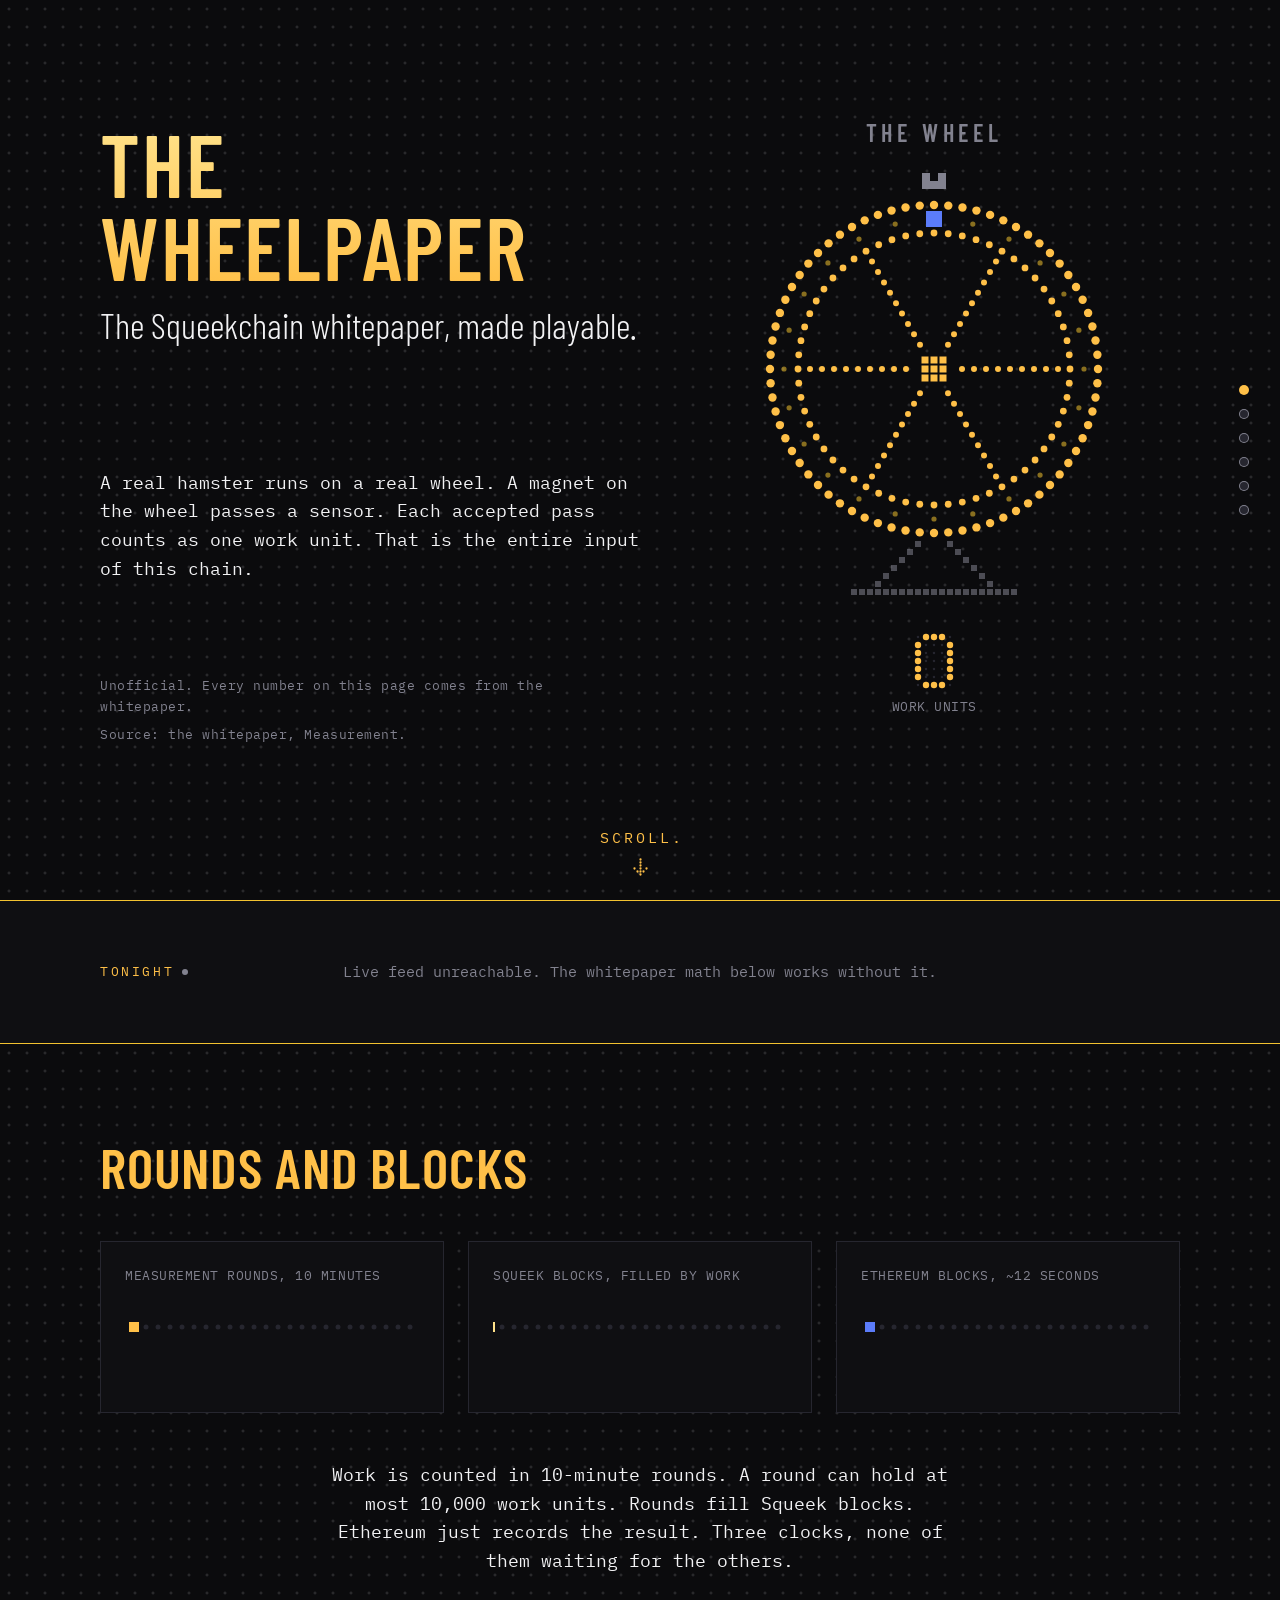
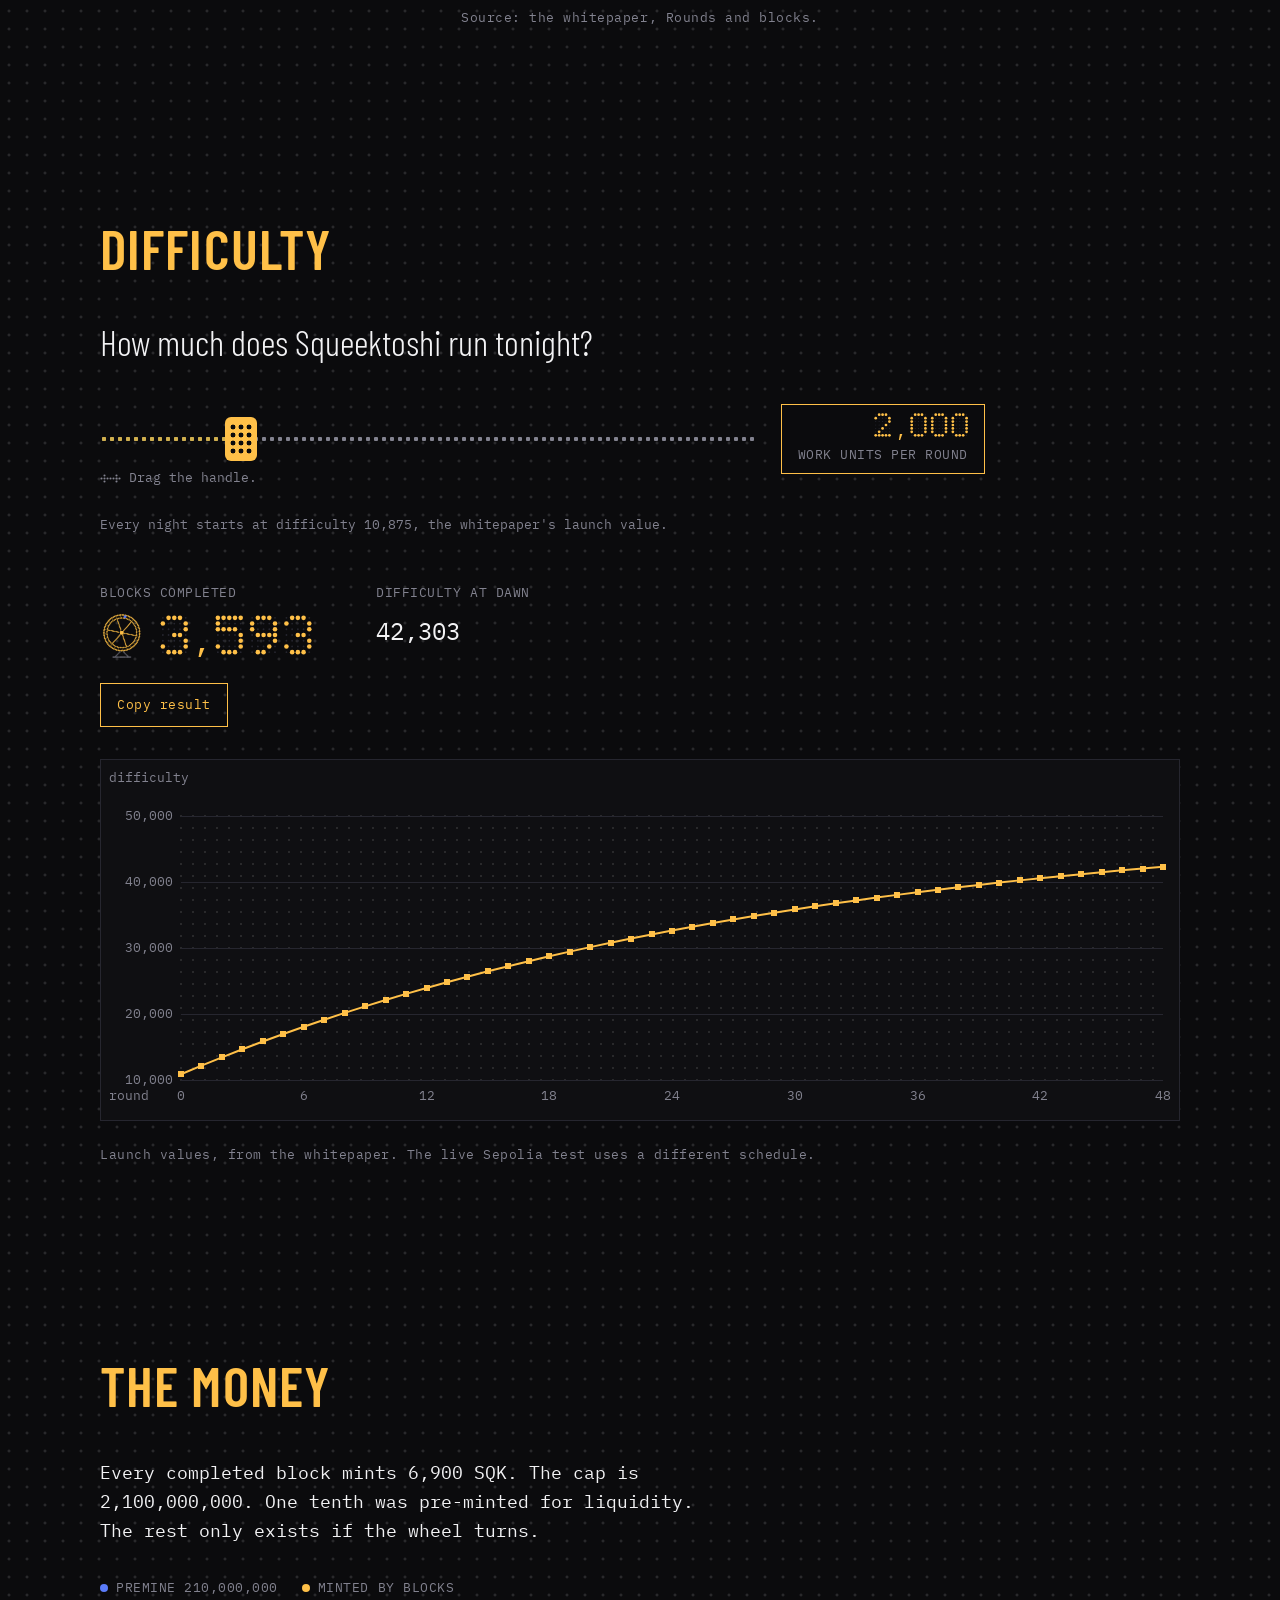
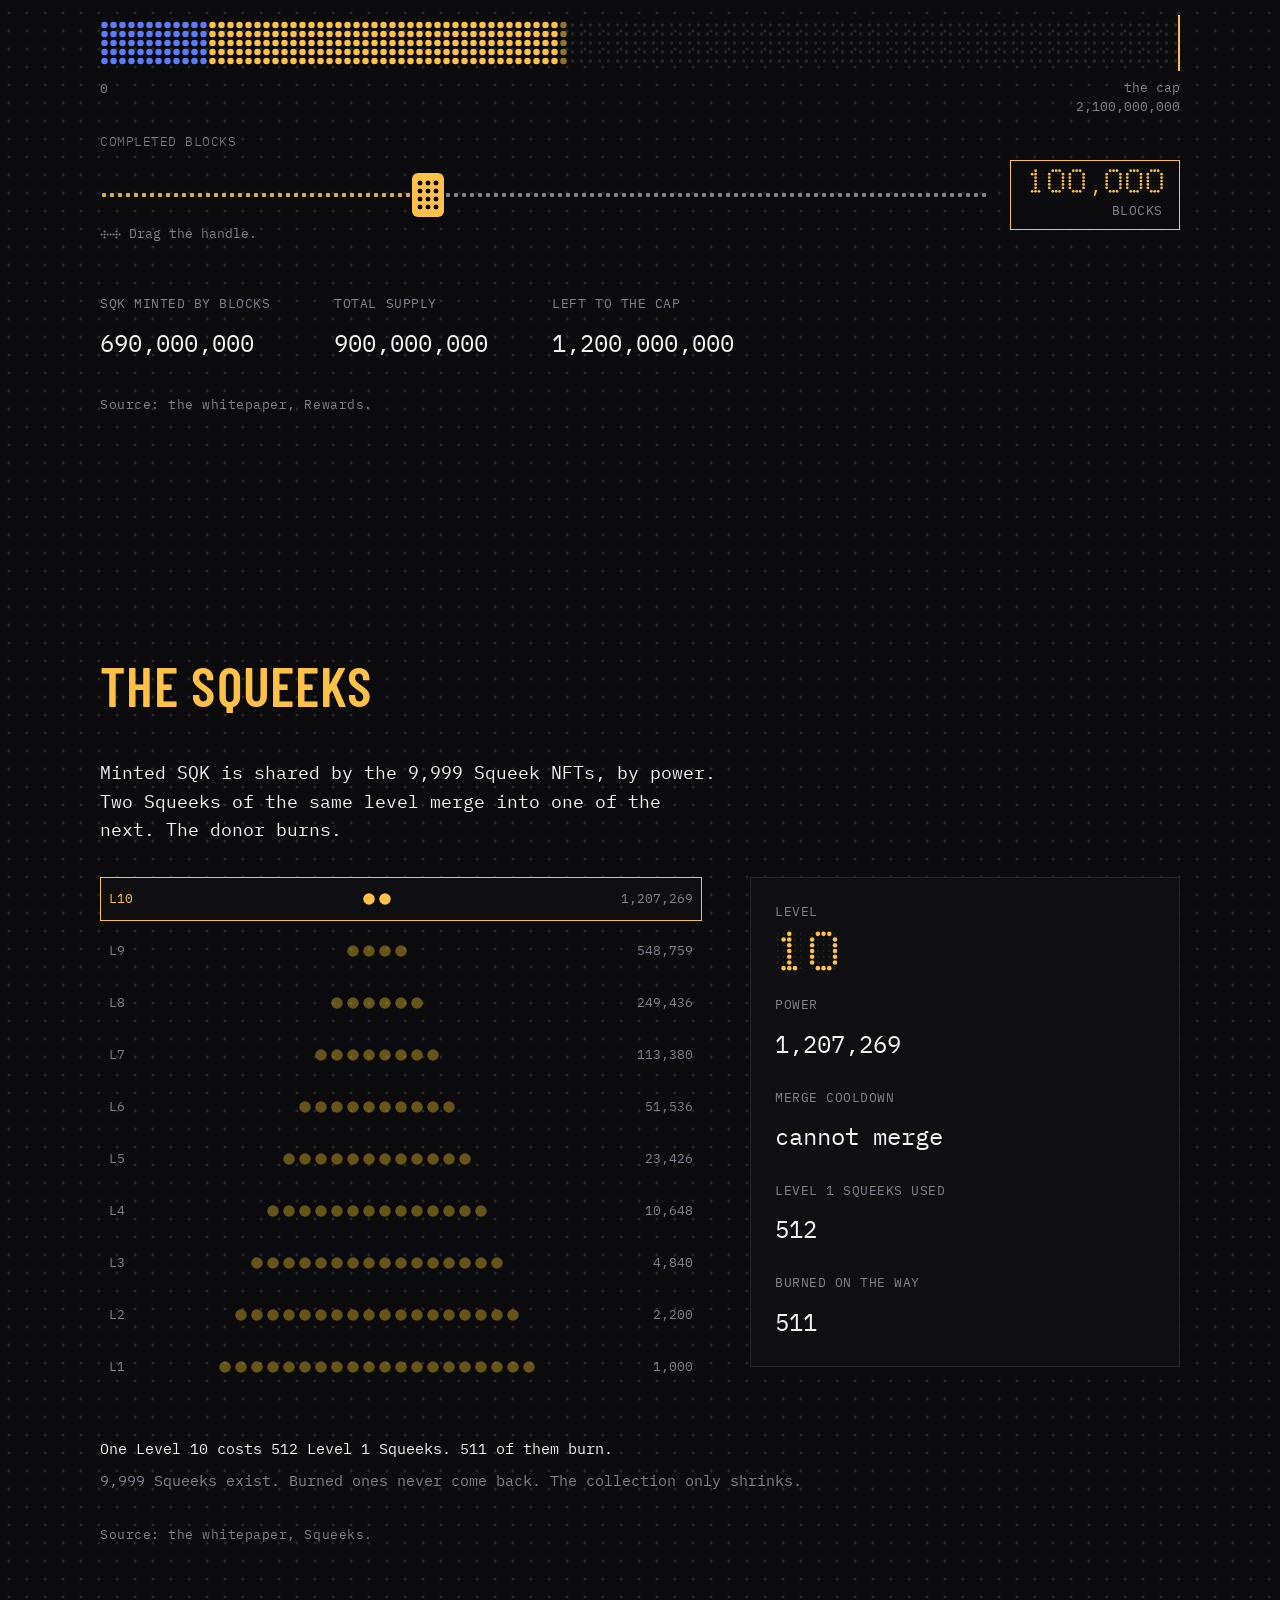
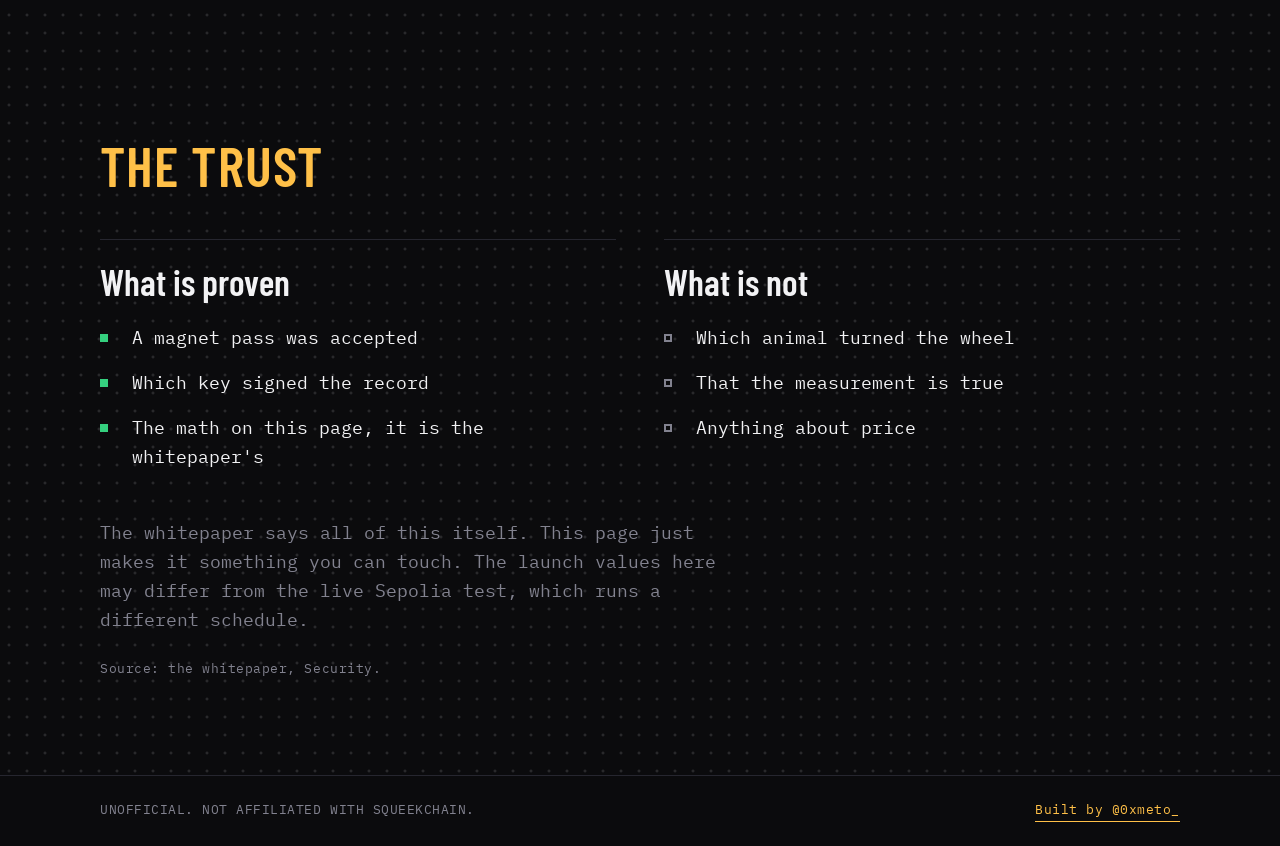
==== index.html @ 9348df34 "Live wheel, difficulty start toggle, money live line" ====
<!doctype html>
<html lang="en">
<head>
  <meta charset="utf-8">
  <meta name="viewport" content="width=device-width, initial-scale=1">
  <meta name="theme-color" content="#0b0b0d">
  <title>The Wheelpaper</title>
  <meta name="description" content="The Squeekchain whitepaper, made playable. Unofficial.">
  <link rel="icon" href="favicon.svg" type="image/svg+xml">
  <link rel="icon" href="favicon-32.png" type="image/png" sizes="32x32">
  <meta property="og:title" content="The Wheelpaper">
  <meta property="og:description" content="The Squeekchain whitepaper, made playable. Unofficial.">
  <meta property="og:image" content="https://wheelpaper.vercel.app/assets/og.png">
  <meta property="og:image:width" content="1200">
  <meta property="og:image:height" content="630">
  <meta name="twitter:card" content="summary_large_image">
  <meta name="twitter:image" content="https://wheelpaper.vercel.app/assets/og.png">
  <link rel="preconnect" href="https://fonts.googleapis.com">
  <link rel="preconnect" href="https://fonts.gstatic.com" crossorigin>
  <link rel="stylesheet" href="https://fonts.googleapis.com/css2?family=Barlow+Condensed:wght@300;600&family=IBM+Plex+Mono:wght@400&display=swap">
  <link rel="stylesheet" href="styles.css">
</head>
<body>
  <nav class="secnav" id="secnav" aria-label="Sections">
    <a class="secnav__dot" href="#wheel" aria-label="The Wheel"></a>
    <a class="secnav__dot" href="#rounds-and-blocks" aria-label="Rounds and blocks"></a>
    <a class="secnav__dot" href="#difficulty" aria-label="Difficulty"></a>
    <a class="secnav__dot" href="#money" aria-label="The Money"></a>
    <a class="secnav__dot" href="#squeeks" aria-label="The Squeeks"></a>
    <a class="secnav__dot" href="#trust" aria-label="The Trust"></a>
  </nav>

  <main>
    <!-- 1. THE WHEEL -->
    <section class="s-wheel" id="wheel" aria-labelledby="t-title">
      <div class="wrap s-wheel__grid">
        <div class="s-wheel__copy">
          <h1 class="title" id="t-title">THE WHEELPAPER</h1>
          <p class="subtitle">The Squeekchain whitepaper, made playable.</p>
          <p class="body">A real hamster runs on a real wheel. A magnet on the wheel passes a sensor. Each accepted pass counts as one work unit. That is the entire input of this chain.</p>
          <div class="s-wheel__notes">
            <p class="small">Unofficial. Every number on this page comes from the whitepaper.</p>
            <p class="source source--foot">Source: the whitepaper, Measurement.</p>
          </div>
        </div>

        <figure class="s-wheel__fig" aria-labelledby="t-wheel">
          <h2 class="h2 s-wheel__h2" id="t-wheel">THE WHEEL</h2>
          <svg class="wheel" id="wheel-svg" viewBox="0 0 400 440" role="img" aria-labelledby="wheel-svg-title">
            <title id="wheel-svg-title">A hamster wheel turning. Each time its magnet passes the sensor, one work unit is counted.</title>
            <g id="wheel-stand"></g>
            <g id="wheel-rot" class="wheel__rot"></g>
            <g id="wheel-hub"></g>
            <g id="wheel-sensor" class="wheel__sensor"></g>
          </svg>
          <figcaption class="counter">
            <span class="dm dm--lg" id="work-count" role="status" aria-live="off" aria-label="0 work units"></span>
            <span class="label">work units</span>
            <span class="wheel-live" id="wheel-live" aria-live="polite"></span>
          </figcaption>
        </figure>
      </div>
      <div class="scroll-hint" aria-hidden="true">
        <span class="scroll-hint__text">Scroll.</span>
        <svg class="scroll-hint__arrow" viewBox="0 0 50 60" focusable="false">
          <circle cx="25" cy="5" r="3.8"/><circle cx="25" cy="15" r="3.8"/><circle cx="25" cy="25" r="3.8"/>
          <circle cx="5" cy="35" r="3.8"/><circle cx="25" cy="35" r="3.8"/><circle cx="45" cy="35" r="3.8"/>
          <circle cx="15" cy="45" r="3.8"/><circle cx="25" cy="45" r="3.8"/><circle cx="35" cy="45" r="3.8"/>
          <circle cx="25" cy="55" r="3.8"/>
        </svg>
      </div>
    </section>

    <!-- TONIGHT: live Sepolia values. A bonus layer; nothing below depends on it. -->
    <aside class="tonight" id="tonight" data-state="loading" data-dot="off" aria-label="Live Sepolia test values">
      <div class="wrap tonight__row">
        <p class="tonight__tag">TONIGHT<span class="tonight__dot" aria-hidden="true"></span></p>
        <div class="tonight__body">
          <dl class="tonight__readouts">
            <div class="tonight__item"><dt class="label">Squeek block height</dt><dd class="dm dm--sm" id="tn-height"></dd></div>
            <div class="tonight__item"><dt class="label">Work units counted</dt><dd class="dm dm--sm" id="tn-work"></dd></div>
            <div class="tonight__item"><dt class="label">Distance run</dt><dd class="tonight__km"><span class="dm dm--sm" id="tn-km"></span><span class="tonight__unit">km</span></dd></div>
          </dl>
          <p class="tonight__line" id="tn-line"></p>
        </div>
        <p class="tonight__down" id="tn-down"></p>
      </div>
    </aside>

    <!-- 2. ROUNDS AND BLOCKS -->
    <section class="s-clocks" id="rounds-and-blocks" aria-labelledby="t-clocks">
      <div class="wrap">
        <h2 class="h2" id="t-clocks">ROUNDS AND BLOCKS</h2>
        <div class="clocks" role="img" aria-label="Three independent clocks moving at different speeds: measurement rounds, Squeek blocks and Ethereum blocks.">
          <div class="clock">
            <p class="label clock__label">Measurement rounds, 10 minutes</p>
            <canvas class="clock__track" data-clock="rounds" aria-hidden="true"></canvas>
          </div>
          <div class="clock">
            <p class="label clock__label">Squeek blocks, filled by work</p>
            <canvas class="clock__track" data-clock="squeek" aria-hidden="true"></canvas>
          </div>
          <div class="clock">
            <p class="label clock__label">Ethereum blocks, ~12 seconds</p>
            <canvas class="clock__track" data-clock="eth" aria-hidden="true"></canvas>
          </div>
        </div>
        <p class="body s-clocks__copy">Work is counted in 10-minute rounds. A round can hold at most 10,000 work units. Rounds fill Squeek blocks. Ethereum just records the result. Three clocks, none of them waiting for the others.</p>
        <p class="source source--foot">Source: the whitepaper, Rounds and blocks.</p>
      </div>
    </section>

    <!-- 3. DIFFICULTY -->
    <section class="s-diff" id="difficulty" aria-labelledby="t-diff">
      <div class="wrap">
        <h2 class="h2" id="t-diff">DIFFICULTY</h2>

        <div class="control">
          <label class="control__label" for="work">How much does Squeektoshi run tonight?</label>
          <div class="rail">
            <div class="slider-wrap">
              <input class="slider" id="work" type="range" min="0" max="10000" step="100" value="2000"
                     aria-valuetext="2,000 work units per round" aria-describedby="hint-work">
              <p class="drag-hint" id="hint-work" data-for="work">
                <svg class="drag-hint__arrow" viewBox="0 0 70 30" aria-hidden="true" focusable="false"><circle cx="15" cy="5" r="3.6"/><circle cx="55" cy="5" r="3.6"/><circle cx="5" cy="15" r="3.6"/><circle cx="15" cy="15" r="3.6"/><circle cx="25" cy="15" r="3.6"/><circle cx="35" cy="15" r="3.6"/><circle cx="45" cy="15" r="3.6"/><circle cx="55" cy="15" r="3.6"/><circle cx="65" cy="15" r="3.6"/><circle cx="15" cy="25" r="3.6"/><circle cx="55" cy="25" r="3.6"/></svg>
                <span>Drag the handle.</span>
              </p>
            </div>
            <output class="plaque" for="work" id="work-plaque">
              <span class="dm dm--sm" id="work-value"></span>
              <span class="label">work units per round</span>
            </output>
            <div class="start-toggle" id="start-toggle" role="group" aria-labelledby="start-label" aria-hidden="true" inert>
              <span class="label start-toggle__label" id="start-label">Start from</span>
              <div class="start-toggle__opts">
                <button class="start-toggle__opt" type="button" data-start="launch" aria-pressed="true">Launch · 10,875</button>
                <button class="start-toggle__opt" type="button" data-start="tonight" aria-pressed="false">Tonight</button>
              </div>
            </div>
          </div>
          <p class="control__note" id="start-note">Every night starts at difficulty 10,875, the whitepaper's launch value.</p>
        </div>

        <div class="readout">
          <div class="stat">
            <span class="label">blocks completed</span>
            <span class="stat__row">
              <svg class="wheel wheel--mini" id="mini-wheel" viewBox="0 0 400 440" aria-hidden="true" focusable="false"></svg>
              <span class="dm dm--md" id="blocks-out"></span>
            </span>
          </div>
          <div class="stat">
            <span class="label">difficulty at dawn</span>
            <span class="num" id="d-after"></span>
          </div>
        </div>
        <button class="copy-btn" id="copy-result" type="button">Copy result</button>

        <figure class="chart">
          <canvas id="chart" role="img" aria-label="Difficulty per round over 48 rounds"></canvas>
          <p class="chart__note" id="sleep-note" hidden>Sleeping does not lower difficulty. It only stops raising it.</p>
        </figure>

        <p class="source">Launch values, from the whitepaper. The live Sepolia test uses a different schedule.</p>
      </div>
    </section>

    <!-- 4. THE MONEY -->
    <section class="s-money" id="money" aria-labelledby="t-money">
      <div class="wrap">
        <h2 class="h2" id="t-money">THE MONEY</h2>
        <p class="body">Every completed block mints 6,900 SQK. The cap is 2,100,000,000. One tenth was pre-minted for liquidity. The rest only exists if the wheel turns.</p>

        <figure class="supply">
          <ul class="supply__legend">
            <li><span class="key key--blue" aria-hidden="true"></span><span class="label">premine 210,000,000</span></li>
            <li><span class="key key--gold" aria-hidden="true"></span><span class="label">minted by blocks</span></li>
          </ul>
          <canvas class="supply__bar" id="supply-bar" role="img" aria-label="Supply bar from 0 to 2,100,000,000 SQK. A gold tick at the end marks the cap, reached at block 273,914."></canvas>
          <div class="supply__axis" aria-hidden="true">
            <span class="num-sm">0</span>
            <span class="supply__end"><span class="supply__cap" id="supply-cap">the cap</span><span class="num-sm">2,100,000,000</span></span>
          </div>
        </figure>

        <div class="control control--money">
          <label class="control__label control__label--small" for="blocks">Completed blocks</label>
          <div class="rail">
            <div class="slider-wrap">
              <input class="slider" id="blocks" type="range" min="0" max="274000" step="1000" value="100000"
                     aria-valuetext="100,000 completed blocks" aria-describedby="hint-blocks">
              <p class="drag-hint" id="hint-blocks" data-for="blocks">
                <svg class="drag-hint__arrow" viewBox="0 0 70 30" aria-hidden="true" focusable="false"><circle cx="15" cy="5" r="3.6"/><circle cx="55" cy="5" r="3.6"/><circle cx="5" cy="15" r="3.6"/><circle cx="15" cy="15" r="3.6"/><circle cx="25" cy="15" r="3.6"/><circle cx="35" cy="15" r="3.6"/><circle cx="45" cy="15" r="3.6"/><circle cx="55" cy="15" r="3.6"/><circle cx="65" cy="15" r="3.6"/><circle cx="15" cy="25" r="3.6"/><circle cx="55" cy="25" r="3.6"/></svg>
                <span>Drag the handle.</span>
              </p>
            </div>
            <output class="plaque" for="blocks">
              <span class="dm dm--sm" id="blocks-value"></span>
              <span class="label">blocks</span>
            </output>
          </div>
        </div>

        <div class="readout readout--money">
          <div class="stat"><span class="label">SQK minted by blocks</span><span class="num" id="m-minted"></span></div>
          <div class="stat"><span class="label">Total supply</span><span class="num" id="m-total"></span></div>
          <div class="stat"><span class="label">Left to the cap</span><span class="num" id="m-left"></span></div>
        </div>
        <p class="note" id="cap-note" hidden>Block 273,914 mints the last 300 SQK. After that, nothing.</p>
        <p class="source source--foot">Source: the whitepaper, Rewards.</p>
        <p class="source money-live" id="money-live" aria-hidden="true"></p>
      </div>
    </section>

    <!-- 5. THE SQUEEKS -->
    <section class="s-squeeks" id="squeeks" aria-labelledby="t-squeeks">
      <div class="wrap">
        <h2 class="h2" id="t-squeeks">THE SQUEEKS</h2>
        <p class="body">Minted SQK is shared by the 9,999 Squeek NFTs, by power. Two Squeeks of the same level merge into one of the next. The donor burns.</p>

        <div class="levels">
          <div class="pyramid" id="pyramid" role="group" aria-label="Squeek levels 1 to 10, pick one to see its numbers"></div>
          <dl class="level-card" id="level-card" aria-live="polite">
            <div class="level-card__head"><span class="label">level</span><span class="dm dm--md" id="lv-level"></span></div>
            <div class="stat"><dt class="label">power</dt><dd class="num" id="lv-power"></dd></div>
            <div class="stat"><dt class="label">merge cooldown</dt><dd class="num" id="lv-cooldown"></dd></div>
            <div class="stat"><dt class="label">Level 1 Squeeks used</dt><dd class="num" id="lv-cost"></dd></div>
            <div class="stat"><dt class="label">burned on the way</dt><dd class="num" id="lv-burn"></dd></div>
          </dl>
        </div>

        <p class="fixed-line">One Level 10 costs 512 Level 1 Squeeks. 511 of them burn.</p>
        <p class="fixed-line">9,999 Squeeks exist. Burned ones never come back. The collection only shrinks.</p>
        <p class="source source--foot">Source: the whitepaper, Squeeks.</p>
      </div>
    </section>

    <!-- 6. THE TRUST -->
    <section class="s-trust" id="trust" aria-labelledby="t-trust">
      <div class="wrap">
        <h2 class="h2" id="t-trust">THE TRUST</h2>
        <div class="trust">
          <div class="trust__col">
            <h3 class="h3">What is proven</h3>
            <ul class="trust__list trust__list--yes">
              <li>A magnet pass was accepted</li>
              <li>Which key signed the record</li>
              <li>The math on this page, it is the whitepaper's</li>
            </ul>
          </div>
          <div class="trust__col">
            <h3 class="h3">What is not</h3>
            <ul class="trust__list trust__list--no">
              <li>Which animal turned the wheel</li>
              <li>That the measurement is true</li>
              <li>Anything about price</li>
            </ul>
          </div>
        </div>
        <p class="body trust__close">The whitepaper says all of this itself. This page just makes it something you can touch. The launch values here may differ from the live Sepolia test, which runs a different schedule.</p>
        <p class="source source--foot">Source: the whitepaper, Security.</p>
      </div>
    </section>
  </main>

  <footer class="foot">
    <div class="wrap foot__row">
      <span>UNOFFICIAL. NOT AFFILIATED WITH SQUEEKCHAIN.</span>
      <a href="https://x.com/0xmeto_" rel="noopener" target="_blank">Built by @0xmeto_</a>
    </div>
  </footer>

  <script src="app.js"></script>
  <script src="live.js"></script>
</body>
</html>
---- styles.css ----
/* Palette: sampled from brand/banner.jpg and brand/logo.jpg (JPEG; see README in report). */
:root {
  --bg: #0b0b0d;
  --surface: #0f0f12;
  --grid-dot: #29292b;     /* banner background dot, sampled */
  --gold: #ffc048;
  --gold-2: #f2c230;
  --gold-hi: #ffe28a;
  --blue: #5b7cfa;
  --blue-2: #4460cf;
  --green: #35d07f;
  --text: #f2f2f4;
  --muted: #82828f;
  --line: #1c1c24;
  --line-2: #26262f;
  --fur: #c99762;

  --dot-pitch: 18px;       /* banner grid pitch, sampled */

  --fs-13: 13px; --fs-15: 15px; --fs-18: 18px; --fs-24: 24px;
  --fs-36: 36px; --fs-56: 56px; --fs-88: 88px;

  --s1: 8px; --s2: 16px; --s3: 24px; --s4: 32px; --s5: 40px; --s6: 48px; --s8: 64px; --s12: 96px;
  --gutter: 48px;
  --max: 1080px;

  --t-fast: 150ms;
  --t-base: 200ms;
  --ease: ease-out;

  --font-head: "Barlow Condensed", "Arial Narrow", sans-serif;
  --font-mono: "IBM Plex Mono", ui-monospace, monospace;
}

@media (max-width: 720px) {
  :root {
    --gutter: 24px;
    --fs-88: 56px;   /* two largest sizes drop one step */
    --fs-56: 36px;
  }
}

*, *::before, *::after { box-sizing: border-box; }
html { -webkit-text-size-adjust: 100%; }
body {
  margin: 0;
  background-color: var(--bg);
  background-image: radial-gradient(circle at center, var(--grid-dot) 1.25px, transparent 1.75px);
  background-size: var(--dot-pitch) var(--dot-pitch);
  color: var(--text);
  font-family: var(--font-mono);
  font-size: var(--fs-15);
  line-height: 1.6;
  overflow-x: hidden;
}

.wrap { max-width: calc(var(--max) + 2 * var(--gutter)); margin: 0 auto; padding: 0 var(--gutter); }

.title, .h2 { font-family: var(--font-head); font-weight: 600; letter-spacing: 0.02em; margin: 0; line-height: 0.95; }
.title {
  font-size: var(--fs-88);
  background: linear-gradient(180deg, var(--gold-hi), var(--gold));
  -webkit-background-clip: text; background-clip: text; color: transparent;
}
.h2 { font-size: var(--fs-56); color: var(--gold); margin-bottom: var(--s6); }
.subtitle { font-family: var(--font-head); font-weight: 300; font-size: var(--fs-36); line-height: 1.1; margin: var(--s2) 0 var(--s4); color: var(--text); }
.body { font-size: var(--fs-18); line-height: 1.6; max-width: 56ch; margin: 0 0 var(--s3); color: var(--text); }
.small, .label, .source { font-size: var(--fs-13); color: var(--muted); letter-spacing: 0.04em; }
.small { margin: 0; }
.label { display: block; text-transform: uppercase; }
.num, .dm, .label, output, canvas { font-variant-numeric: tabular-nums; }
.num { font-size: var(--fs-24); color: var(--text); }

/* dot-matrix numerals (inline SVG built in app.js) */
.dm { --dm-h: 24px; display: inline-flex; align-items: flex-end; height: var(--dm-h); line-height: 0; }
.dm svg { display: block; height: 100%; width: auto; }
/* thousands separator: thin gap + a real comma, so it never reads as a matrix dot */
.dm__sep {
  font-family: var(--font-mono); color: var(--gold); line-height: 1;
  font-size: calc(var(--dm-h) * 0.8); margin: 0 max(4px, calc(var(--dm-h) * 0.1));
  transform: translateY(calc(var(--dm-h) * 0.12));
}
.dm--lg { --dm-h: 56px; }
.dm--md { --dm-h: 40px; }
.dm--sm { --dm-h: 24px; }
.dm .on { fill: var(--gold); }
.dm .off { fill: var(--line-2); }
.chart canvas, .clock__track { pointer-events: none; }

/* 1. wheel */
.s-wheel { min-height: 100vh; min-height: 100svh; display: flex; flex-direction: column; justify-content: center; position: relative; padding: var(--s8) 0 var(--s12); }
.s-wheel__grid { display: grid; grid-template-columns: 1.1fr 1fr; gap: var(--s6); align-items: center; width: 100%; }
/* both columns share one height: title top meets the wheel heading, the small line sits on the counter label's line */
.s-wheel__grid { align-items: stretch; }
.s-wheel__copy { display: flex; flex-direction: column; }
.s-wheel__copy .body { margin: auto 0; }
.s-wheel__notes { display: grid; gap: var(--s1); }
.s-wheel__fig { margin: 0; display: flex; flex-direction: column; align-items: center; gap: var(--s3); }
/* hero label: shares the viewport with the page title, so it reads as a label, not a heading */
.s-wheel__h2 { margin: 0; align-self: stretch; text-align: center; font-size: var(--fs-24); color: var(--muted); letter-spacing: 0.2em; }
.wheel { width: 100%; max-width: 400px; height: auto; display: block; }
.wheel__rot { transform-box: view-box; transform-origin: 200px 200px; animation: spin 2s linear infinite; }
.wheel .px { fill: var(--gold); }
.wheel .px-dim { fill: var(--gold-2); opacity: 0.55; }
.wheel .px-stand { fill: var(--muted); opacity: 0.55; }
.wheel .magnet { fill: var(--blue); }
.wheel__sensor .px { fill: var(--muted); transition: fill var(--t-fast) var(--ease); }
.wheel__sensor.is-hit .px { fill: var(--green); }
.counter { display: flex; flex-direction: column; align-items: center; gap: var(--s1); }
@keyframes spin { to { transform: rotate(360deg); } }
.scroll-hint {
  position: absolute; left: 0; right: 0; bottom: var(--s3); margin: 0;
  display: flex; flex-direction: column; align-items: center; gap: var(--s1);
  color: var(--gold); animation: pulse 2s ease-in-out infinite;
}
.scroll-hint__text { font-size: var(--fs-15); letter-spacing: 0.2em; text-transform: uppercase; padding-left: 0.2em; }
.scroll-hint__arrow { width: 15px; height: 18px; fill: var(--gold); }
@keyframes pulse { 0%, 100% { opacity: 0.6; } 50% { opacity: 1; } }

/* 2. clocks */
.s-clocks, .s-diff { padding: var(--s12) 0; }
.clocks { display: grid; grid-template-columns: repeat(3, minmax(0, 1fr)); gap: var(--s3); width: 100%; margin-bottom: var(--s6); }
/* label in the top row, an equal empty bottom row: the track sits on the box's vertical centre at any label height */
.clock { background: var(--surface); border: 1px solid var(--line-2); padding: var(--s3); display: grid; grid-template-rows: 1fr auto 1fr; row-gap: var(--s2); }
.clock::after { content: ""; }
.clock__label { margin: 0; align-self: start; }
.clock__track { display: block; width: 100%; height: 48px; }
.s-clocks__copy { margin: 0 auto; max-width: 620px; text-align: center; }

/* 3. difficulty */
.control { margin-bottom: var(--s6); }
.control__label { display: block; font-family: var(--font-head); font-weight: 300; font-size: var(--fs-36); line-height: 1.1; margin-bottom: var(--s3); }
.control__label--small { font-family: var(--font-mono); font-size: var(--fs-13); line-height: 1.4; color: var(--muted); text-transform: uppercase; letter-spacing: 0.04em; margin-bottom: var(--s1); }
.rail { display: flex; align-items: center; gap: var(--s3); }
.plaque { flex: none; border: 1px solid var(--gold); padding: var(--s1) var(--s2); display: flex; flex-direction: column; align-items: flex-end; gap: var(--s1); background: var(--bg); }
.plaque .label { font-size: var(--fs-13); }

/* Slider: the dotted track lives on the wrapper so its left part can fill in dim gold up to the
   thumb centre. --p (0..1) is set from app.js. Thumb is 32px wide: centre = 16px + p * (width - 32px). */
.slider-wrap {
  position: relative; flex: 1; min-width: 0; --p: 0;
  /* thumb face: 3 x 4 dot grid on gold, 8px pitch, centred in 32 x 44 */
  --dot: radial-gradient(circle at center, var(--bg) 2.2px, transparent 2.7px);
  --grip:
    var(--dot) 4px 6px / 8px 8px no-repeat, var(--dot) 12px 6px / 8px 8px no-repeat, var(--dot) 20px 6px / 8px 8px no-repeat,
    var(--dot) 4px 14px / 8px 8px no-repeat, var(--dot) 12px 14px / 8px 8px no-repeat, var(--dot) 20px 14px / 8px 8px no-repeat,
    var(--dot) 4px 22px / 8px 8px no-repeat, var(--dot) 12px 22px / 8px 8px no-repeat, var(--dot) 20px 22px / 8px 8px no-repeat,
    var(--dot) 4px 30px / 8px 8px no-repeat, var(--dot) 12px 30px / 8px 8px no-repeat, var(--dot) 20px 30px / 8px 8px no-repeat;
}
.slider-wrap::before, .slider-wrap::after {
  content: ""; position: absolute; left: 0; top: 50%; height: 8px; margin-top: -4px; pointer-events: none;
  background-image: radial-gradient(circle at center, currentColor 2px, transparent 2.5px);
  background-size: 8px 8px; background-repeat: repeat-x; background-position: left center;
}
.slider-wrap::before { right: 0; color: var(--muted); }
.slider-wrap::after { width: calc(16px + var(--p) * (100% - 32px)); color: var(--gold-2); opacity: 0.7; }

.slider {
  -webkit-appearance: none; appearance: none; position: relative; z-index: 1; display: block;
  width: 100%; height: 48px; margin: 0; background: transparent; cursor: grab;
  touch-action: pan-y;
}
.slider:focus { outline: none; }
.slider:focus-visible { outline: 2px solid var(--gold); outline-offset: 4px; }
.slider::-webkit-slider-runnable-track { height: 8px; background: transparent; }
.slider::-moz-range-track { height: 8px; background: transparent; }
/* thumb: dot-matrix handle, gold rounded rect 32 x 44 with a 3 x 4 dot grid.
   The touch target stays the full 48px-tall input row, so a 32px-wide face is fine. */
.slider::-webkit-slider-thumb {
  -webkit-appearance: none; appearance: none;
  width: 32px; height: 44px; margin-top: -18px; border: 0; border-radius: 6px; cursor: grab;
  background: var(--grip), var(--gold);
  transition: transform var(--t-fast) var(--ease), background-color var(--t-fast) var(--ease);
}
.slider::-moz-range-thumb {
  width: 32px; height: 44px; border: 0; border-radius: 6px; cursor: grab;
  background: var(--grip), var(--gold);
  transition: transform var(--t-fast) var(--ease), background-color var(--t-fast) var(--ease);
}
.slider:hover::-webkit-slider-thumb { transform: scale(1.08); }
.slider:hover::-moz-range-thumb { transform: scale(1.08); }
/* dragging: lighter gold, closed hand, ring */
.slider:active::-webkit-slider-thumb, .slider.is-dragging::-webkit-slider-thumb {
  cursor: grabbing; transform: scale(1.08); background-color: var(--gold-hi); box-shadow: 0 0 0 4px var(--bg), 0 0 0 6px var(--gold);
}
.slider:active::-moz-range-thumb, .slider.is-dragging::-moz-range-thumb {
  cursor: grabbing; transform: scale(1.08); background-color: var(--gold-hi); box-shadow: 0 0 0 4px var(--bg), 0 0 0 6px var(--gold);
}
.slider:active, .slider.is-dragging { cursor: grabbing; }
/* one-time nudge on first view (section 3 only); moves the thumb alone, the visible track is on the wrapper */
.slider.is-nudging { animation: nudge 600ms ease-in-out 1; }
@keyframes nudge { 0%, 100% { transform: translateX(0); } 50% { transform: translateX(16px); } }

/* Hint: left-aligned with the track start, 8px below the bottom of the 44px handle
   (the input is 48px tall, the handle ends 2px above its bottom edge). Its space is reserved
   by .control's padding so nothing shifts when it fades. */
.control:has(.drag-hint) { padding-bottom: var(--s4); }
/* difficulty: a fixed note sits under the hint, in flow, so it takes over the reserved space */
.control:has(.control__note) { padding-bottom: 0; }
.control__note { margin: var(--s3) 0 0; font-size: var(--fs-13); line-height: 1.4; color: var(--muted); }
.drag-hint {
  position: absolute; left: 0; top: calc(100% + 6px); margin: 0; white-space: nowrap; pointer-events: none;
  display: flex; align-items: center; gap: var(--s1);
  font-size: var(--fs-13); line-height: 1.4; color: var(--muted);
  transition: opacity 300ms var(--ease);
}
.drag-hint__arrow { width: 21px; height: 9px; fill: var(--muted); flex: none; }
.drag-hint.is-gone { opacity: 0; visibility: hidden; transition: opacity 300ms var(--ease), visibility 0s 300ms; }
.drag-hint[hidden] { display: none; }

.readout { display: grid; grid-template-columns: repeat(2, auto); justify-content: start; gap: var(--s3) var(--s8); margin-bottom: var(--s3); }
.stat { display: flex; flex-direction: column; gap: var(--s1); }
.stat .num, .stat .dm { min-height: 40px; display: flex; align-items: center; }
/* blocks completed: a small copy of the hero wheel, turning at the chosen work rate (app.js) */
.stat__row { display: flex; align-items: center; gap: var(--s2); }
.wheel.wheel--mini { width: auto; max-width: none; height: 48px; flex: none; }
/* at 48px the 4-unit dots fall under a pixel; a stroke keeps the rim, spokes and hub legible */
.wheel--mini .px { stroke: var(--gold); stroke-width: 6; }
.wheel--mini .px-dim { stroke: var(--gold-2); stroke-width: 4; }
.wheel--mini .px-stand { stroke: var(--muted); stroke-width: 6; }
.wheel--mini .magnet { stroke: var(--blue); stroke-width: 8; }

.chart { margin: 0 0 var(--s3); position: relative; border: 1px solid var(--line-2); background: var(--surface); }
.chart canvas { display: block; width: 100%; height: 360px; }
.chart__note {
  position: absolute; left: 50%; top: var(--s3); transform: translateX(-50%);
  margin: 0; padding: var(--s1) var(--s2); max-width: calc(100% - var(--s4));
  background: var(--bg); border: 1px solid var(--gold); color: var(--gold);
  font-size: var(--fs-13); text-align: center;
}
.source { margin: 0; }
/* one muted source line closing each section */
.source--foot { margin-top: var(--s4); }
.s-wheel__notes .source--foot { margin-top: 0; }
.s-trust .source--foot { margin-top: var(--s3); }
.s-clocks__copy + .source--foot { text-align: center; }

/* copy result: bordered, no fill; 44px tall so it is a full touch target */
.copy-btn {
  display: inline-flex; align-items: center; min-height: 44px; min-width: 128px; justify-content: center;
  margin: 0 0 var(--s4); padding: 0 var(--s2); background: transparent; border: 1px solid var(--gold);
  color: var(--gold); font: inherit; font-size: var(--fs-13); letter-spacing: 0.04em; cursor: pointer;
  transition: color var(--t-fast) var(--ease), border-color var(--t-fast) var(--ease);
}
.copy-btn:hover { color: var(--gold-hi); border-color: var(--gold-hi); }
.copy-btn:focus-visible { outline: 2px solid var(--gold); outline-offset: 2px; }
.copy-btn.is-done { color: var(--green); border-color: var(--green); }

/* shared bits for 4-6 */
.s-money, .s-squeeks, .s-trust { padding: var(--s12) 0; }
.num-sm { font-size: var(--fs-13); color: var(--muted); font-variant-numeric: tabular-nums; }
.note, .fixed-line { font-size: var(--fs-15); margin: 0; }
.note { display: inline-block; margin-top: var(--s3); padding: var(--s1) var(--s2); border: 1px solid var(--gold); color: var(--gold); }
.note[hidden] { display: none; }
.h3 { font-family: var(--font-head); font-weight: 600; font-size: var(--fs-36); line-height: 1; margin: 0 0 var(--s3); color: var(--text); }

/* 4. money */
/* order: legend, bar, axis with the cap mark, 16px, slider, readouts */
.supply { margin: var(--s4) 0 var(--s2); }
.supply__bar { display: block; width: 100%; height: 56px; }
.supply__axis { display: flex; justify-content: space-between; align-items: flex-start; margin-top: var(--s1); }
.supply__end { display: flex; flex-direction: column; align-items: flex-end; }
/* margin-right set from app.js so the label ends exactly under the drawn tick */
.supply__cap { font-size: var(--fs-13); line-height: 1.4; color: var(--muted); }
.supply__legend { list-style: none; margin: 0 0 var(--s2); padding: 0; display: flex; flex-wrap: wrap; gap: var(--s1) var(--s3); }
.control--money { margin-bottom: var(--s4); }
.supply__legend li { display: flex; align-items: center; gap: var(--s1); }
.key { width: 8px; height: 8px; border-radius: 50%; display: inline-block; }
.key--blue { background: var(--blue); }
.key--gold { background: var(--gold); }
.readout--money { grid-template-columns: repeat(3, auto); margin-bottom: 0; }

/* 5. squeeks */
.levels { display: grid; grid-template-columns: minmax(0, 1.4fr) minmax(0, 1fr); gap: var(--s6); align-items: start; margin: var(--s4) 0 var(--s6); }
.pyramid { display: flex; flex-direction: column; gap: var(--s1); }
.lv {
  display: grid; grid-template-columns: 48px minmax(0, 1fr) 96px; column-gap: var(--s1); align-items: center;
  min-height: 44px; width: 100%; padding: 0 var(--s1); margin: 0;
  background: transparent; border: 1px solid transparent; color: var(--muted);
  font: inherit; font-size: var(--fs-13); cursor: pointer; text-align: left;
  transition: border-color var(--t-fast) var(--ease), background-color var(--t-fast) var(--ease);
  -webkit-tap-highlight-color: transparent;
}
.lv__dots { display: flex; justify-content: center; }
.lv__power { text-align: right; color: var(--muted); font-size: var(--fs-13); font-variant-numeric: tabular-nums; }
.lv__dots svg { height: 16px; width: auto; display: block; max-width: 100%; }
.lv__dots circle { fill: var(--gold-2); opacity: 0.4; transition: opacity var(--t-fast) var(--ease); }
.lv:hover .lv__dots circle { opacity: 0.7; }
.lv[aria-pressed="true"] { border-color: var(--gold); background: var(--surface); color: var(--gold); }
.lv[aria-pressed="true"] .lv__dots circle { fill: var(--gold); opacity: 1; }
.lv:focus-visible { outline: 2px solid var(--gold); outline-offset: 2px; }
.level-card { margin: 0; padding: var(--s3); border: 1px solid var(--line-2); background: var(--surface); display: grid; gap: var(--s3); }
.level-card dd { margin: 0; }
.level-card__head { display: flex; flex-direction: column; gap: var(--s1); }
.fixed-line { color: var(--text); }
.fixed-line + .fixed-line { margin-top: var(--s1); color: var(--muted); }

/* 6. trust */
.trust { display: grid; grid-template-columns: 1fr 1fr; gap: var(--s6); margin: var(--s4) 0 var(--s6); }
.trust__col { border-top: 1px solid var(--line-2); padding-top: var(--s3); }
.trust__list { list-style: none; margin: 0; padding: 0; display: grid; gap: var(--s2); font-size: var(--fs-18); }
.trust__list li { display: grid; grid-template-columns: 16px 1fr; gap: var(--s2); align-items: baseline; }
.trust__list li::before { content: ""; width: 8px; height: 8px; transform: translateY(-2px); }
.trust__list--yes li::before { background: var(--green); }
.trust__list--no li::before { background: transparent; box-shadow: inset 0 0 0 2px var(--muted); }
.trust__close { margin: 0; color: var(--muted); }
.s-trust { padding-bottom: var(--s12); } /* exactly 96px from the closing paragraph to the footer rule */

/* section dots: fixed on the right edge, desktop only */
.secnav { position: fixed; right: var(--s3); top: 50%; transform: translateY(-50%); z-index: 10; display: flex; flex-direction: column; }
.secnav__dot { display: grid; place-items: center; width: 24px; height: 24px; }
.secnav__dot::before { content: ""; width: 8px; height: 8px; border-radius: 50%; background: var(--line-2); box-shadow: 0 0 0 1px var(--muted); transition: background-color var(--t-fast) var(--ease), box-shadow var(--t-fast) var(--ease); }
.secnav__dot:hover::before { background: var(--muted); }
.secnav__dot[aria-current="true"]::before { background: var(--gold); box-shadow: 0 0 0 1px var(--gold); }
.secnav__dot:focus-visible { outline: 2px solid var(--gold); outline-offset: 0; }
@media (max-width: 1023px) { .secnav { display: none; } }

/* footer */
.foot { border-top: 1px solid var(--line-2); background: var(--bg); padding: var(--s3) 0; font-size: var(--fs-13); color: var(--muted); letter-spacing: 0.04em; }
.foot__row { display: flex; flex-wrap: wrap; justify-content: space-between; gap: var(--s1) var(--s3); }
.foot a { color: var(--gold); text-decoration: none; border-bottom: 1px solid currentColor; transition: color var(--t-fast) var(--ease); }
.foot a:hover { color: var(--gold-hi); }
.foot a:focus-visible { outline: 2px solid var(--gold); outline-offset: 2px; }

@media (max-width: 720px) {
  /* first viewport at 375px: title, subtitle, wheel heading, wheel and counter; body copy follows */
  .s-wheel__grid { grid-template-columns: 1fr; gap: 0; }
  .s-wheel__copy { display: contents; }
  .s-wheel__grid .title { order: 1; }
  .s-wheel__grid .subtitle { order: 2; font-size: var(--fs-24); margin: var(--s1) 0 var(--s3); }
  .s-wheel__fig { order: 3; gap: var(--s1); margin-bottom: var(--s4); }
  .s-wheel__grid .body { order: 4; }
  .s-wheel__notes { order: 5; }
  .s-wheel__copy .body { margin: 0 0 var(--s3); }
  .s-wheel { padding-top: var(--s4); }
  .s-wheel__h2 { text-align: left; }
  .wheel { width: auto; max-width: 100%; height: clamp(150px, calc(100svh - 440px), 320px); }
  .clocks { grid-template-columns: 1fr; gap: var(--s2); }
  .control__label { font-size: var(--fs-24); }
  .control__label.control__label--small { font-size: var(--fs-13); }
  .control__note { margin-top: var(--s4); }
  .rail { gap: var(--s2); }
  .plaque { padding: var(--s1); }
  .plaque .label { display: none; }
  .readout { grid-template-columns: 1fr 1fr; gap: var(--s3); }
  .readout .stat:first-child { grid-column: 1 / -1; }
  .chart canvas { height: 280px; }
  .supply__bar { height: 40px; }
  .readout--money { grid-template-columns: 1fr; }
  .levels { grid-template-columns: 1fr; gap: var(--s3); }
  .lv { grid-template-columns: 32px minmax(0, 1fr) 72px; }
  .lv__dots svg { height: 9px; }
  .level-card { grid-template-columns: 1fr 1fr; gap: var(--s2); padding: var(--s2); }
  .level-card__head { grid-column: 1 / -1; }
  .trust { grid-template-columns: 1fr; gap: var(--s4); }
  .h3 { font-size: var(--fs-24); }
  .trust__list { font-size: var(--fs-15); }
}

@media (prefers-reduced-motion: reduce) {
  .wheel__rot, .scroll-hint, .slider.is-nudging { animation: none; }
  * { transition: none !important; }
}

/* TONIGHT strip: live Sepolia values. Fixed height in every state, so data arriving never moves the page. */
.tonight {
  --tn-h: 144px;
  height: var(--tn-h); overflow: hidden;
  background: var(--surface);
  border-top: 1px solid var(--gold-2); border-bottom: 1px solid var(--gold-2);
}
.tonight__row { position: relative; height: 100%; display: flex; align-items: center; gap: var(--s5); }
.tonight__tag {
  flex: none; margin: 0; display: flex; align-items: center; gap: var(--s1);
  font-family: var(--font-mono); font-size: var(--fs-13); letter-spacing: 0.2em; color: var(--gold);
}
.tonight__dot { width: 6px; height: 6px; border-radius: 50%; background: var(--muted); }
.tonight[data-dot="on"] .tonight__dot { background: var(--green); animation: tn-pulse 2s ease-in-out infinite alternate; }
@keyframes tn-pulse { from { opacity: 0.5; } to { opacity: 1; } }
.tonight__body { flex: 1; min-width: 0; }
.tonight__readouts { display: flex; flex-wrap: wrap; gap: var(--s1) var(--s6); margin: 0; }
.tonight__item { min-width: 0; }
.tonight__item dt { margin-bottom: 4px; }
.tonight__item dd { margin: 0; }
.tonight__km { display: flex; align-items: flex-end; gap: 6px; }
.tonight__unit { font-size: var(--fs-15); color: var(--gold); line-height: 1; }
.tonight__line { margin: var(--s1) 0 0; font-size: var(--fs-13); color: var(--muted); line-height: 1.6; }
.tonight__down {
  position: absolute; inset: 0; margin: 0; padding: 0 var(--gutter);
  display: flex; align-items: center; justify-content: center; text-align: center;
  font-size: var(--fs-15); color: var(--muted);
}
/* states: loading shows the empty frame, unreachable swaps readouts for one line */
.tonight .tonight__down,
.tonight[data-state="loading"] .tonight__body,
.tonight[data-state="unreachable"] .tonight__body { visibility: hidden; }
.tonight[data-state="unreachable"] .tonight__down { visibility: visible; }

@media (max-width: 720px) {
  .tonight { --tn-h: 344px; }
  .tonight__row { flex-direction: column; align-items: flex-start; justify-content: center; gap: var(--s2); }
  .tonight__readouts { flex-direction: column; gap: var(--s2); }
}
@media (prefers-reduced-motion: reduce) {
  .tonight[data-dot="on"] .tonight__dot { animation: none; }
}

/* Live layer, phase 2. Each element below reserves its space up front and only turns visible
   once live data arrives, so nothing on the page moves when (or if) the feed answers. */
.wheel-live { display: block; min-height: 1.6em; font-size: var(--fs-13); line-height: 1.6; color: var(--muted); text-align: center; letter-spacing: 0.04em; }

.start-toggle { flex: none; display: flex; flex-direction: column; gap: var(--s1); visibility: hidden; }
.start-toggle[data-ready] { visibility: visible; }
.start-toggle__label { margin: 0; }
.start-toggle__opts { display: flex; flex-direction: column; gap: var(--s1); }
.start-toggle__opt {
  width: 19ch; padding: 6px var(--s1); text-align: left; white-space: nowrap; cursor: pointer;
  font-family: var(--font-mono); font-size: var(--fs-15); font-variant-numeric: tabular-nums; line-height: 1.4;
  color: var(--muted); background: var(--bg); border: 1px solid var(--line-2); border-radius: 0;
  transition: color var(--t-fast) var(--ease), border-color var(--t-fast) var(--ease);
}
.start-toggle__opt:hover { color: var(--text); }
.start-toggle__opt[aria-pressed="true"] { color: var(--text); border-color: var(--gold); }
.start-toggle__opt:focus-visible { outline: 2px solid var(--gold); outline-offset: 2px; }

.money-live { margin-top: var(--s1); min-height: calc(2 * 1.6em); line-height: 1.6; font-variant-numeric: tabular-nums; visibility: hidden; }
.money-live[data-ready] { visibility: visible; }

@media (max-width: 720px) {
  /* toggle moves above the slider, options side by side when they fit, stacked when they don't */
  .s-diff .rail { flex-wrap: wrap; }
  .start-toggle { order: -1; flex-basis: 100%; }
  .start-toggle__opts { flex-direction: row; flex-wrap: wrap; }
  .start-toggle__opt { width: auto; flex: 1 1 19ch; }
  .money-live { min-height: calc(4 * 1.6em); }
}
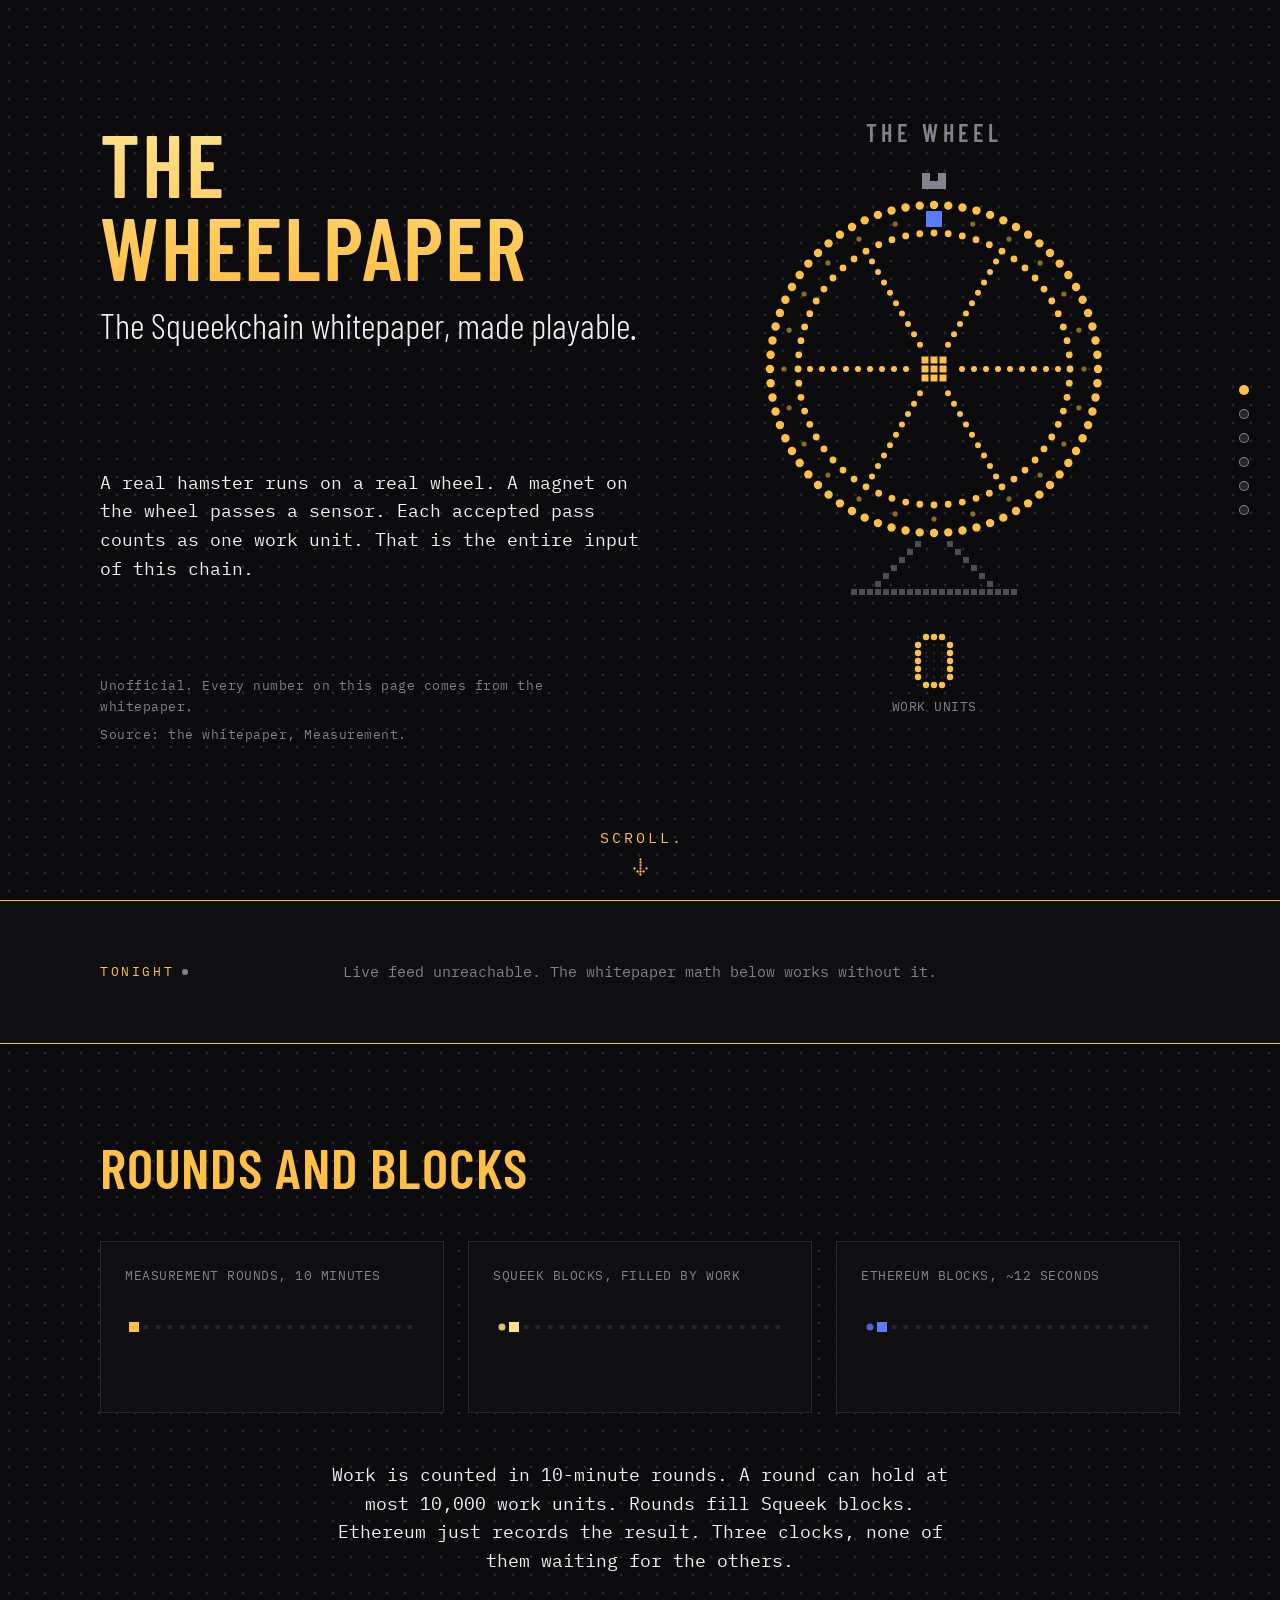
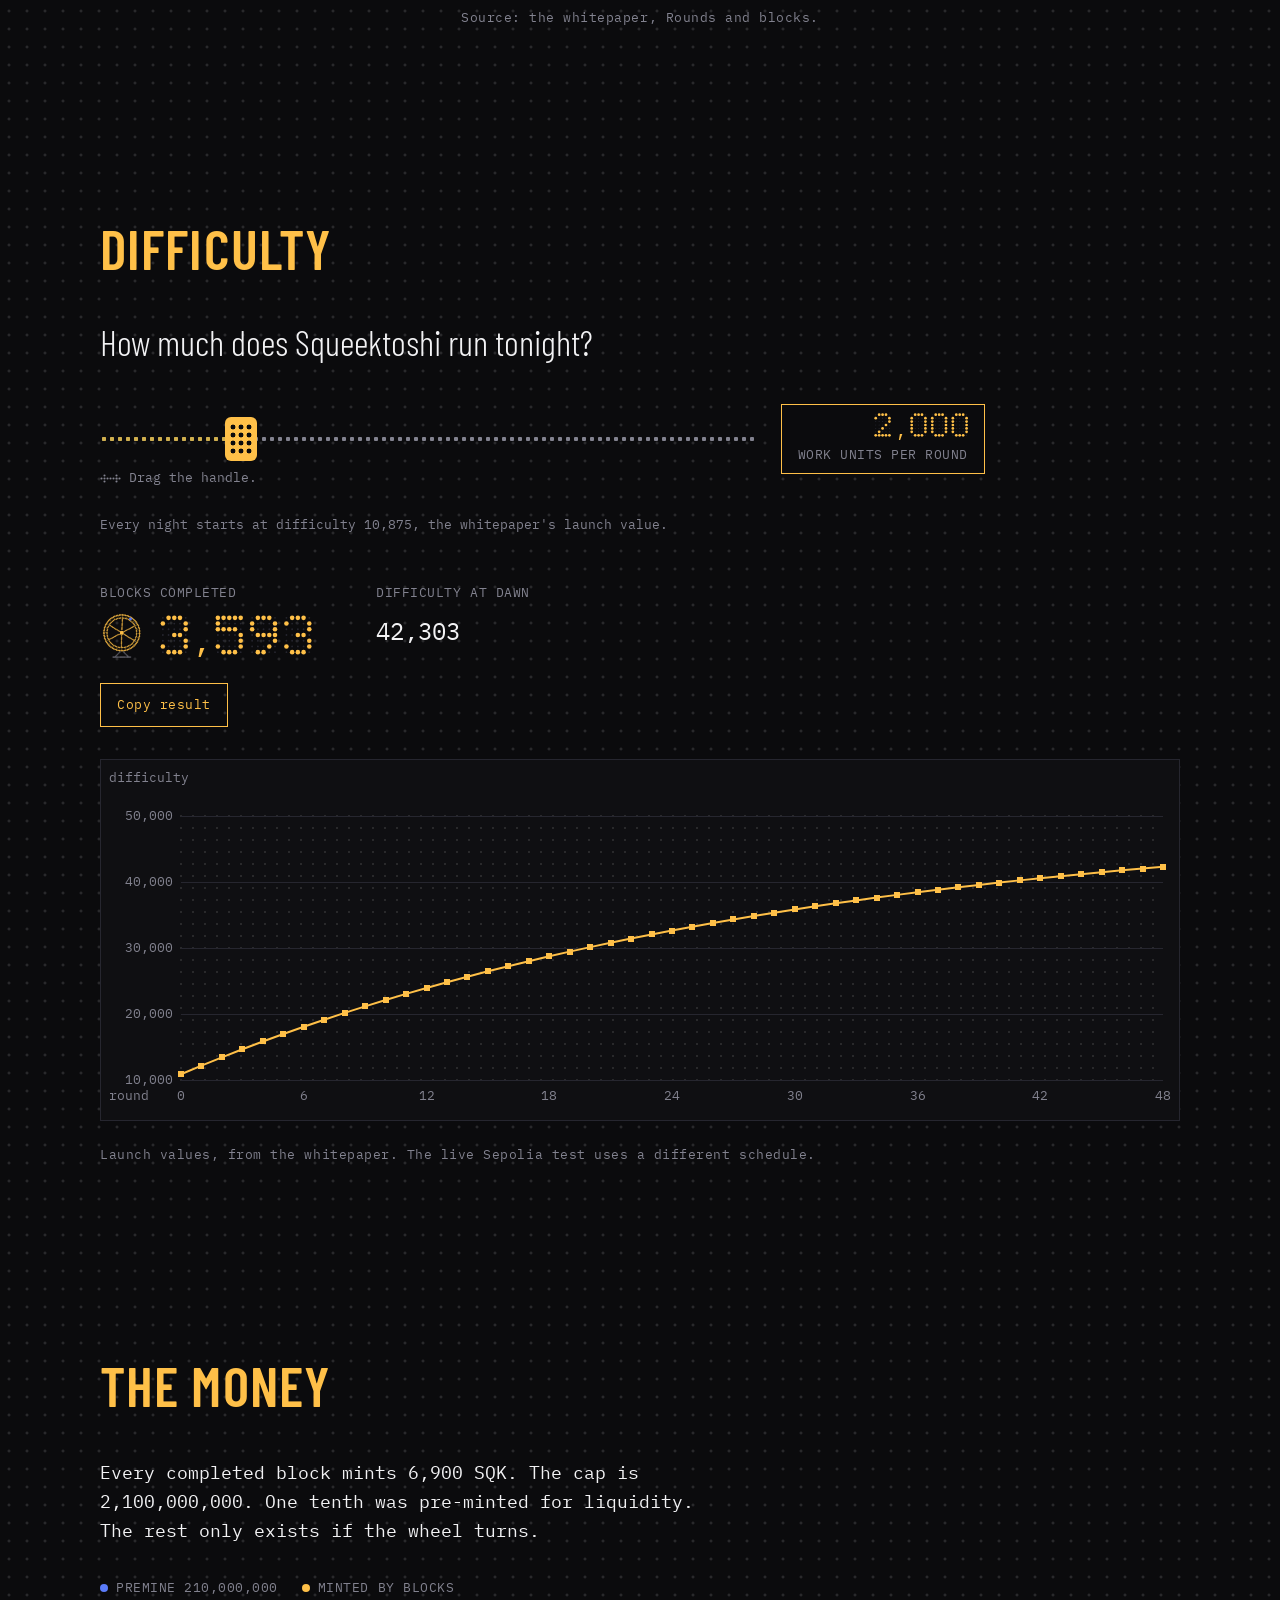
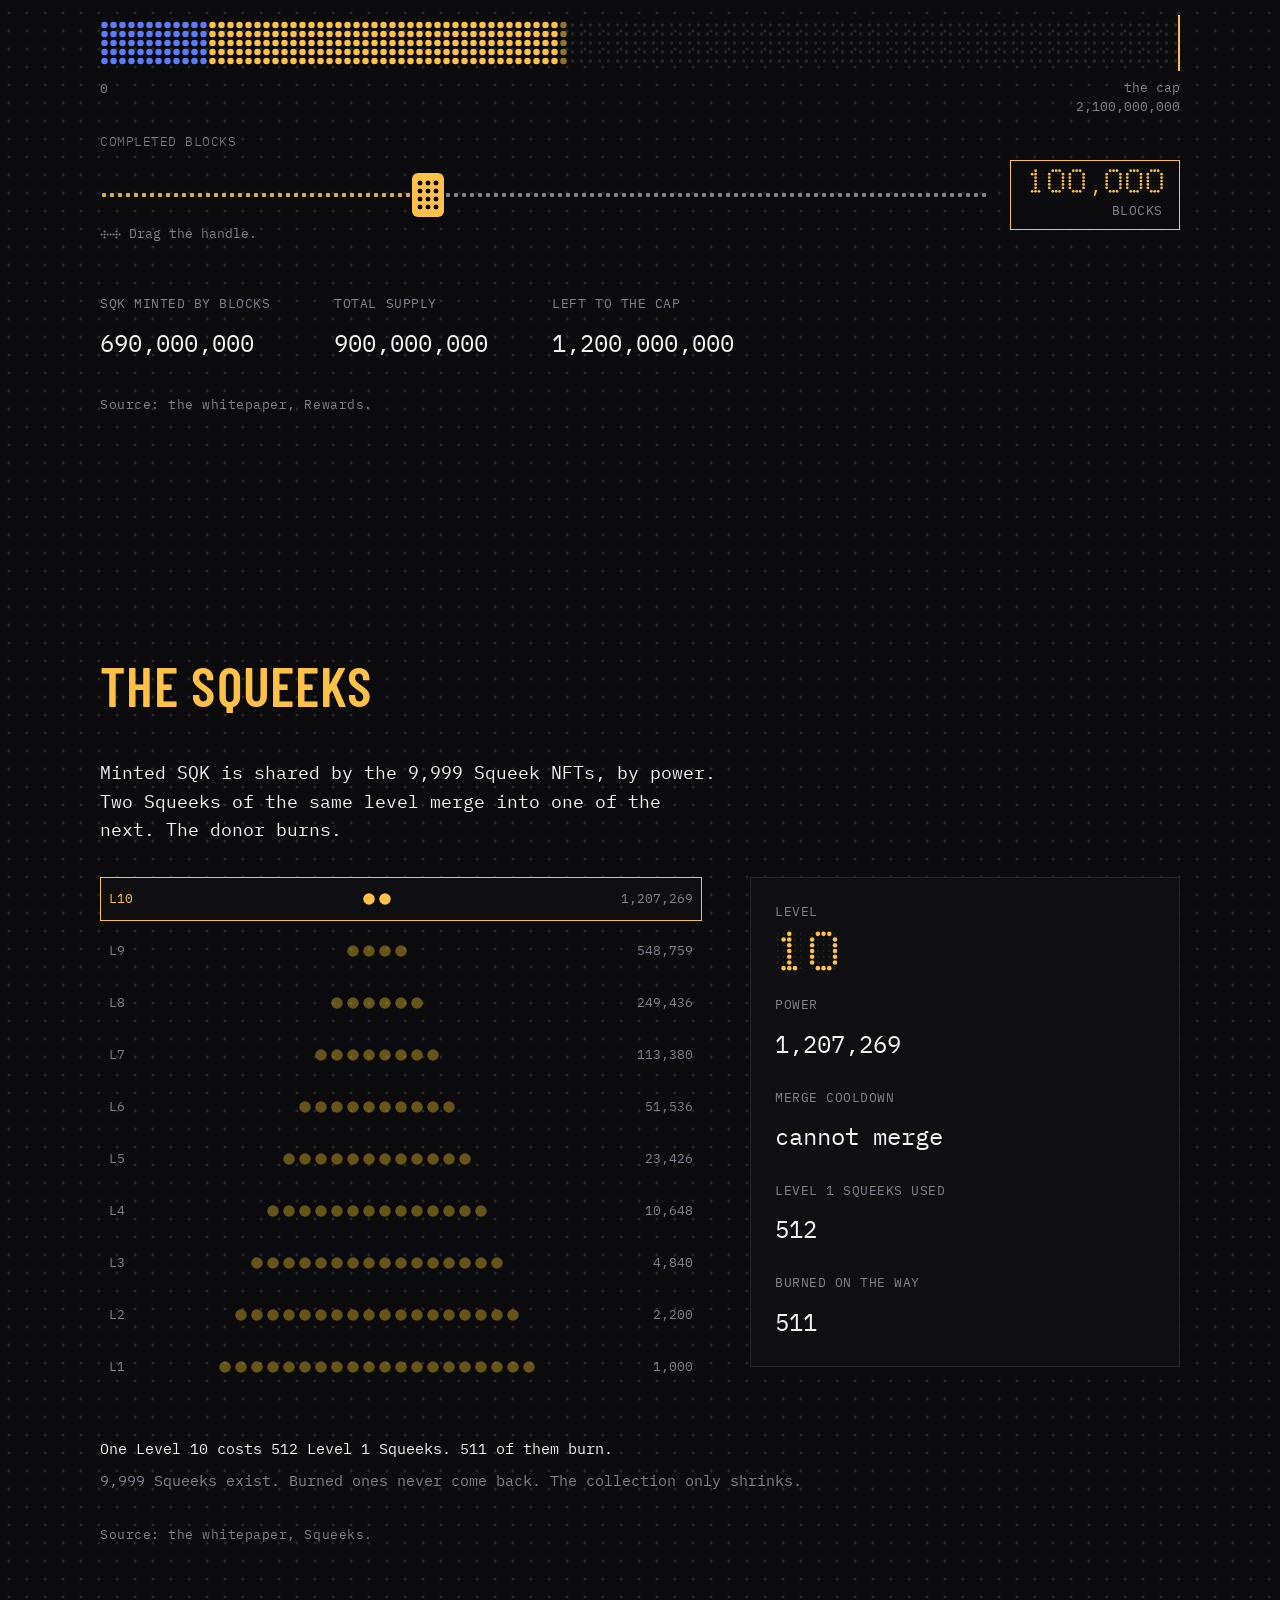
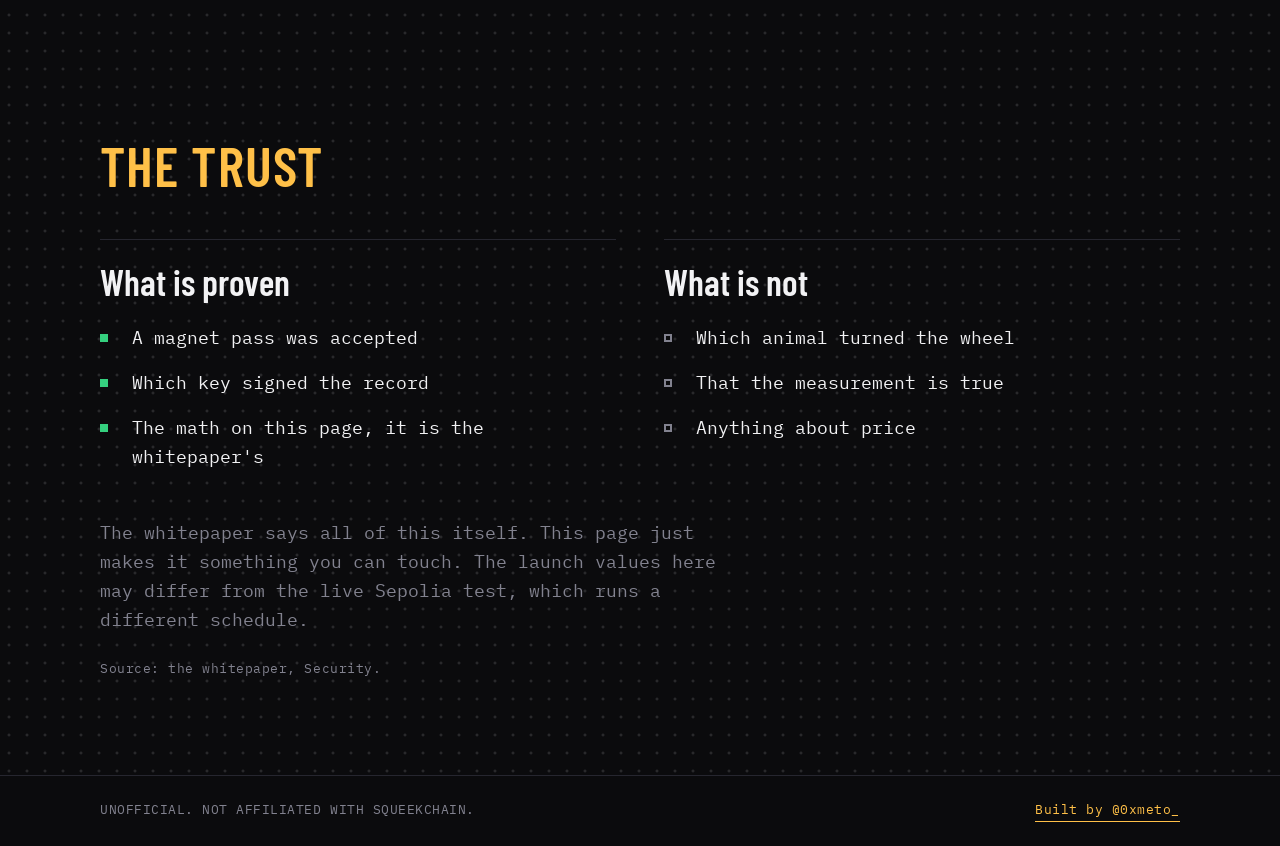
==== commit 2c2bdc37: "Lifetime distance in the TONIGHT strip, Squeekchain project marker measurement.distanceMm in /v1/sta" ====
--- a/index.html
+++ b/index.html
@@ -5,6 +5,7 @@
   <meta name="viewport" content="width=device-width, initial-scale=1">
   <meta name="theme-color" content="#0b0b0d">
   <title>The Wheelpaper</title>
+  <meta name="squeekchain-project" content="7a32da48-3951-4f13-b444-f7953aec6e7e">
   <meta name="description" content="The Squeekchain whitepaper, made playable. Unofficial.">
   <link rel="icon" href="favicon.svg" type="image/svg+xml">
   <link rel="icon" href="favicon-32.png" type="image/png" sizes="32x32">
@@ -79,7 +80,7 @@
           <dl class="tonight__readouts">
             <div class="tonight__item"><dt class="label">Squeek block height</dt><dd class="dm dm--sm" id="tn-height"></dd></div>
             <div class="tonight__item"><dt class="label">Work units counted</dt><dd class="dm dm--sm" id="tn-work"></dd></div>
-            <div class="tonight__item"><dt class="label">Distance run</dt><dd class="tonight__km"><span class="dm dm--sm" id="tn-km"></span><span class="tonight__unit">km</span></dd></div>
+            <div class="tonight__item"><dt class="label" id="tn-km-label">Distance run, lifetime</dt><dd class="tonight__km"><span class="dm dm--sm" id="tn-km"></span><span class="tonight__unit">km</span></dd></div>
           </dl>
           <p class="tonight__line" id="tn-line"></p>
         </div>
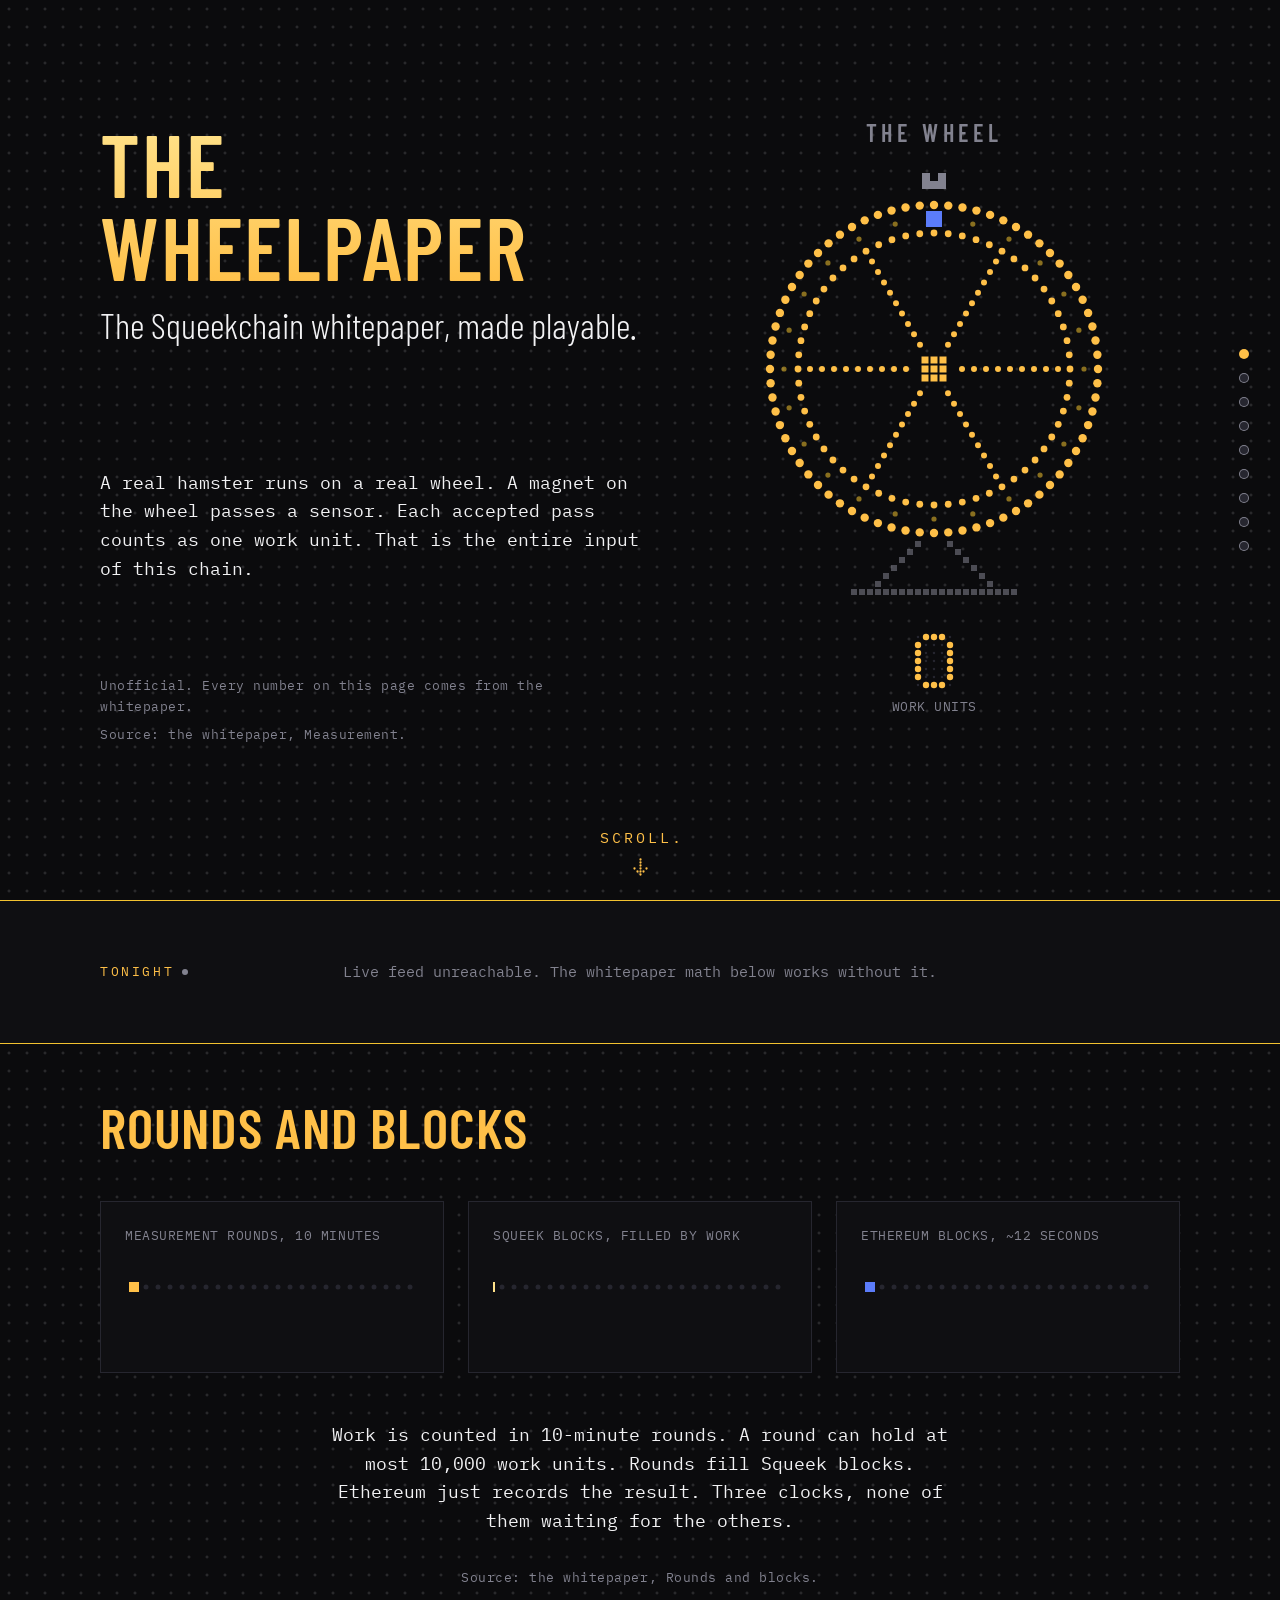
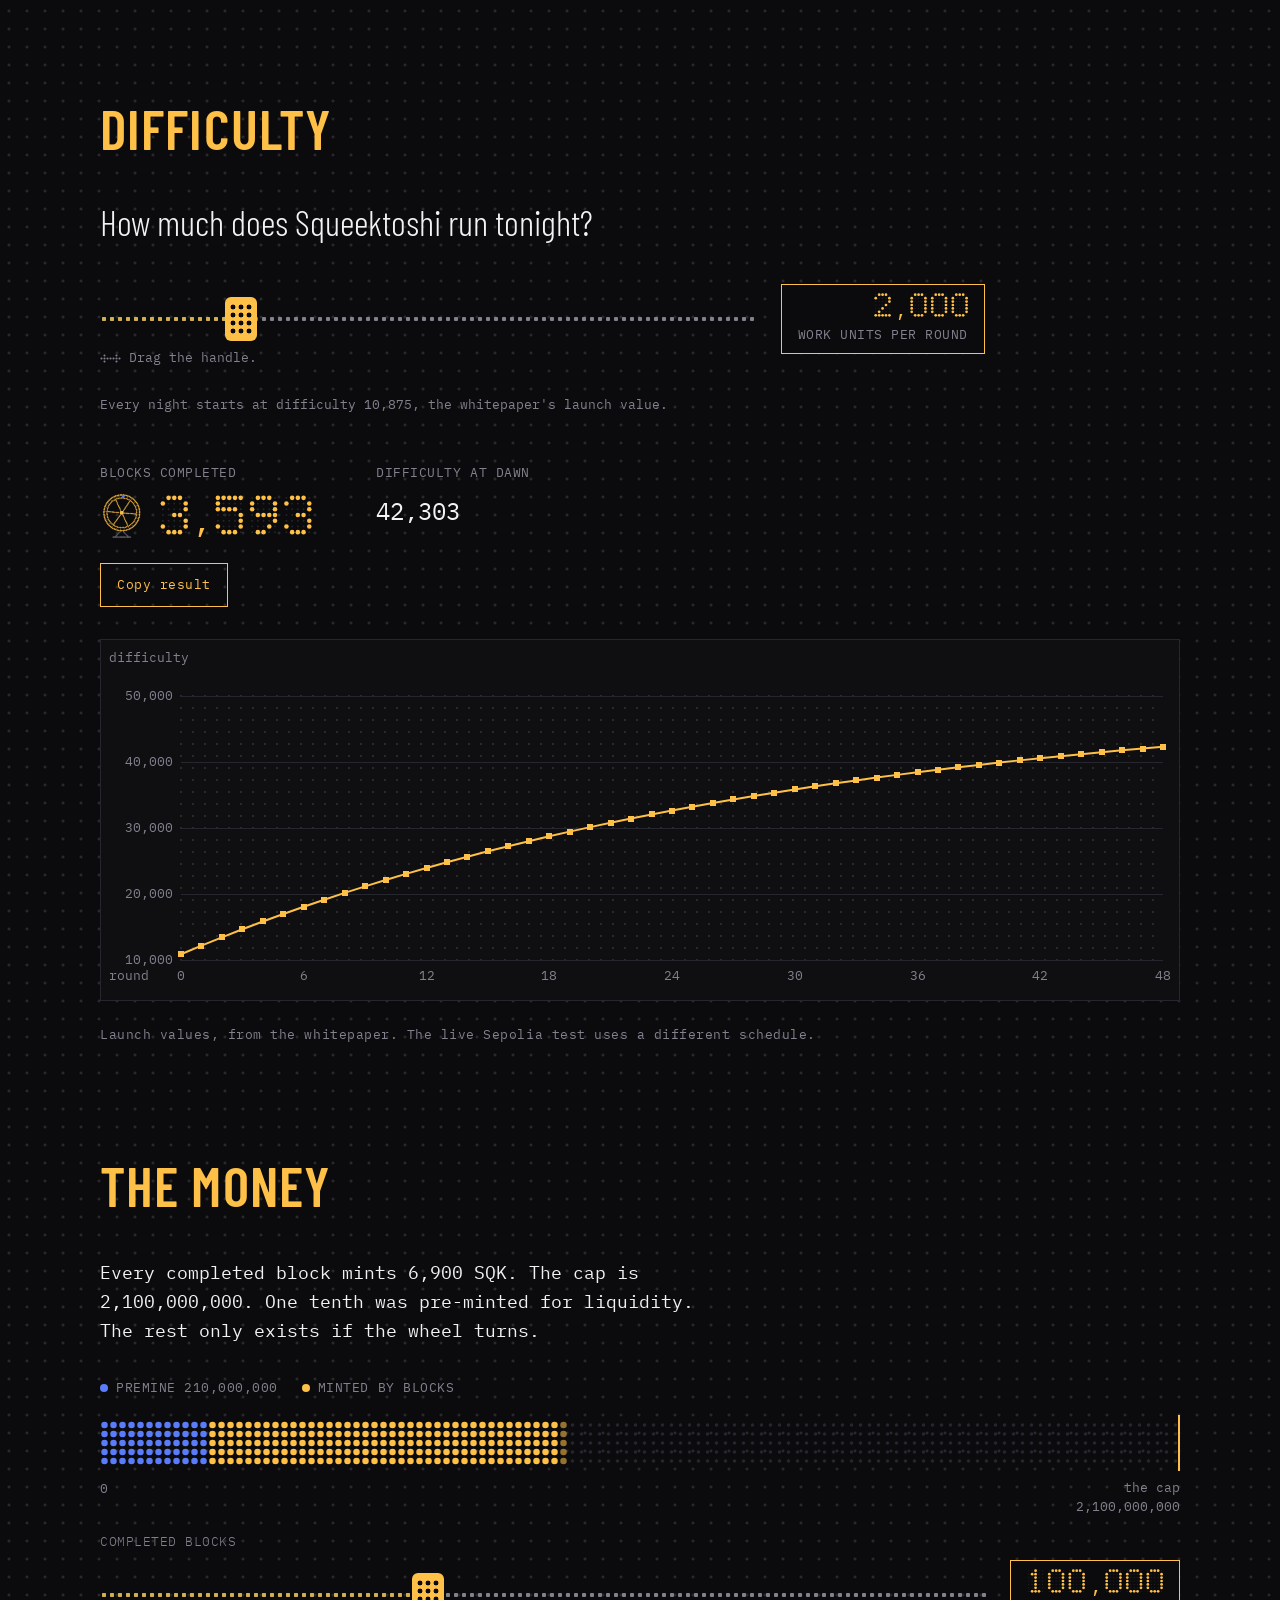
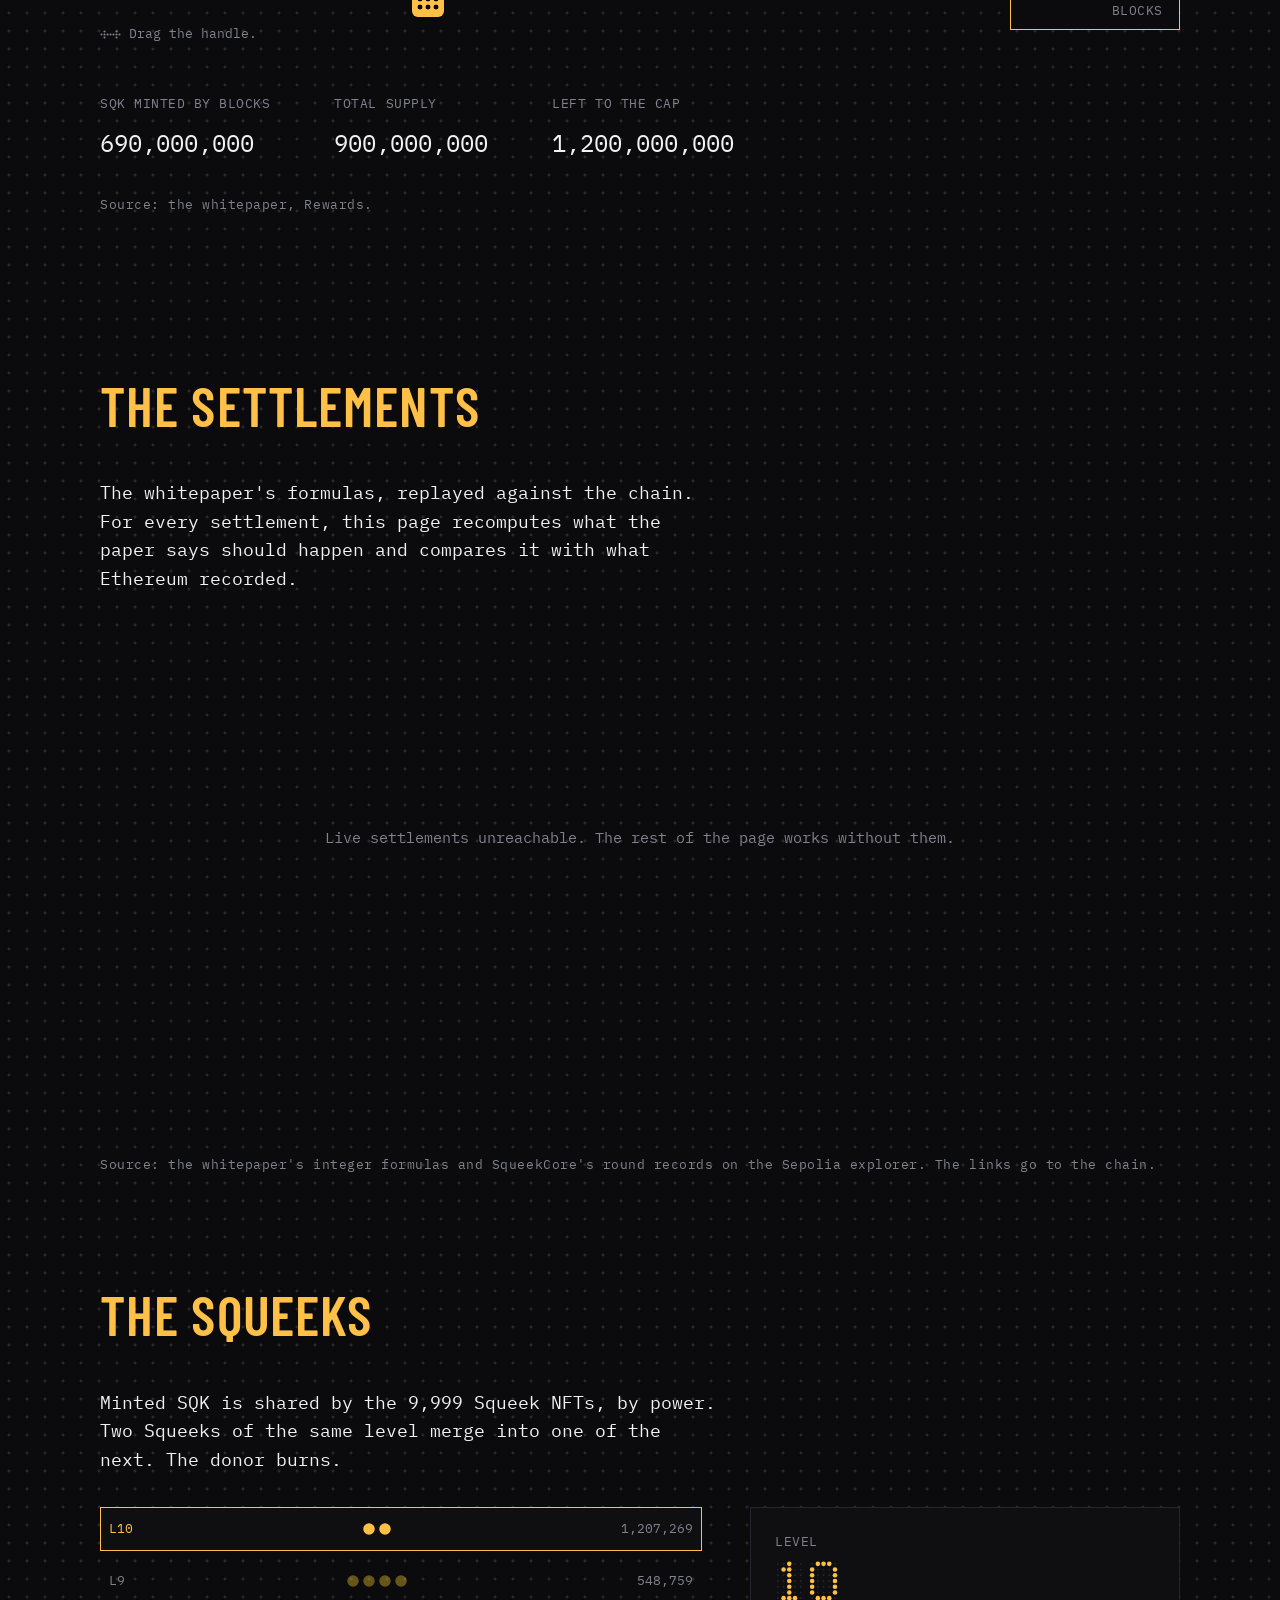
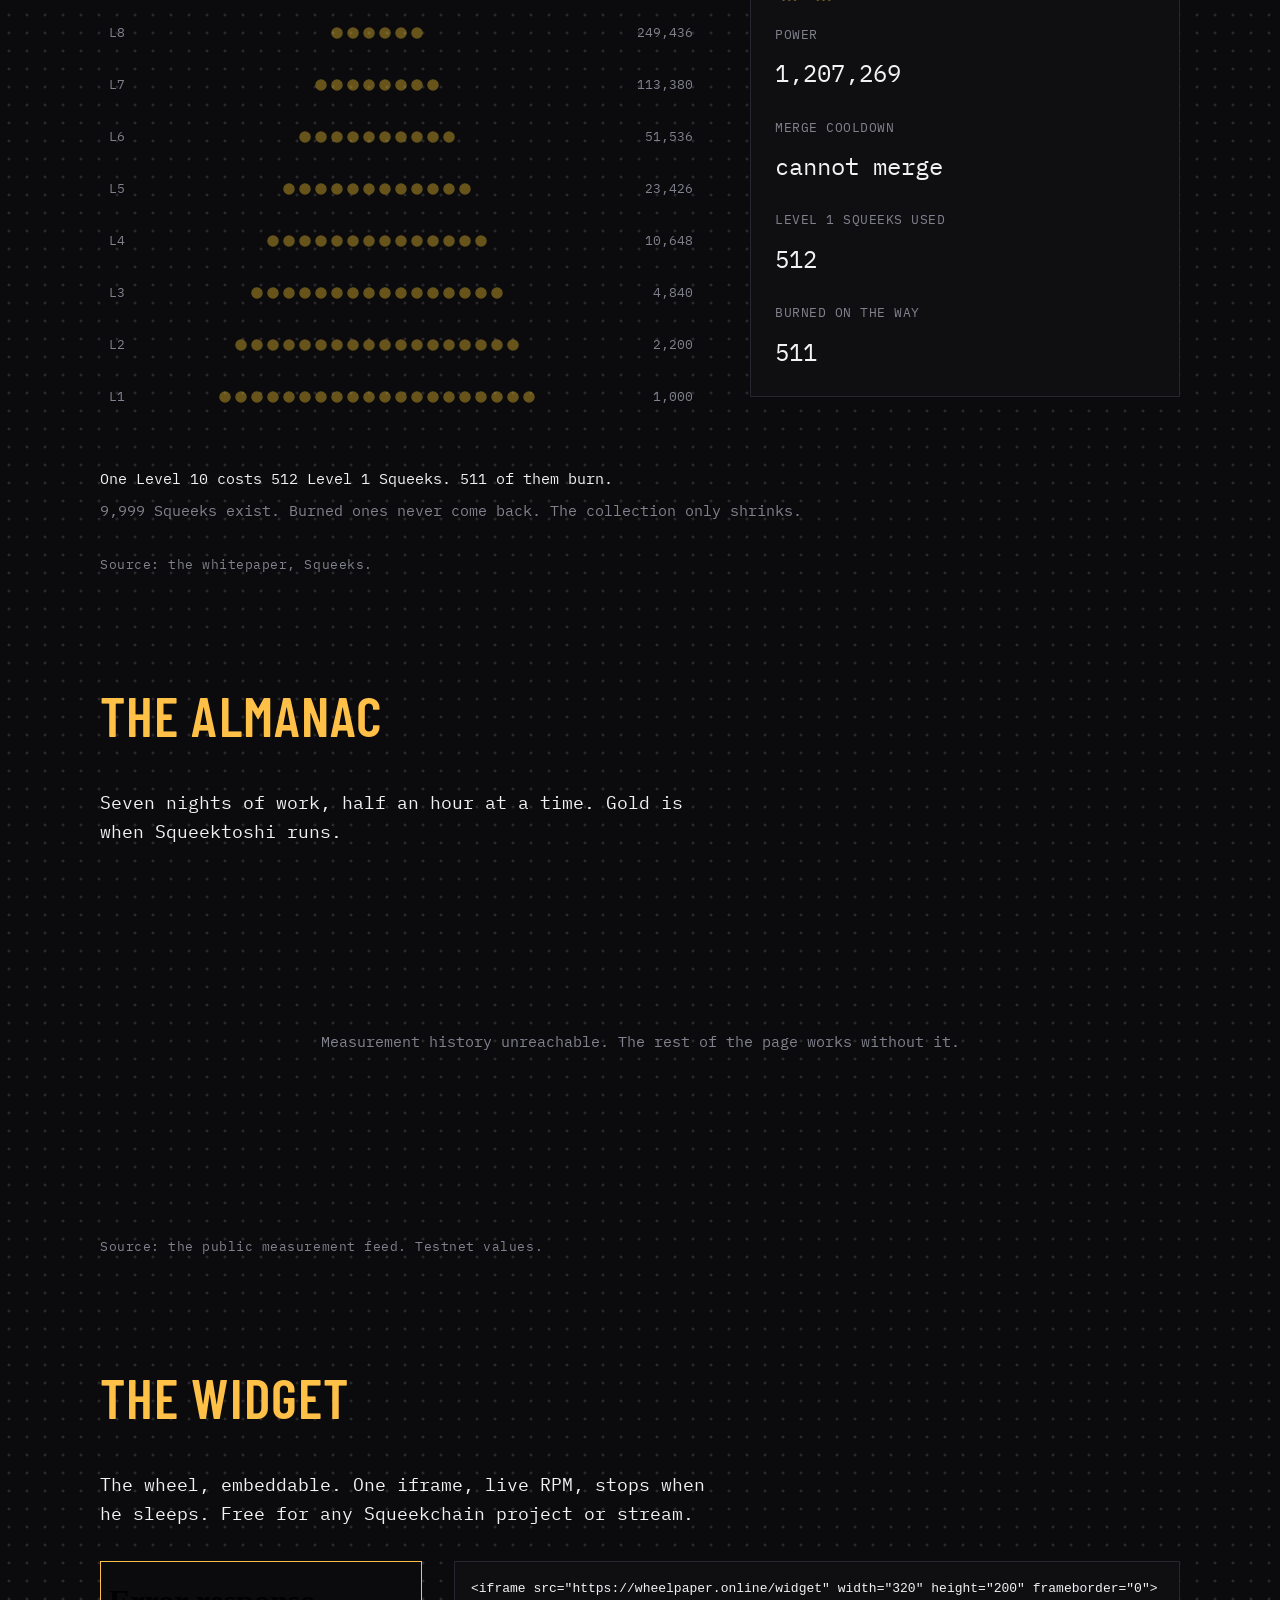
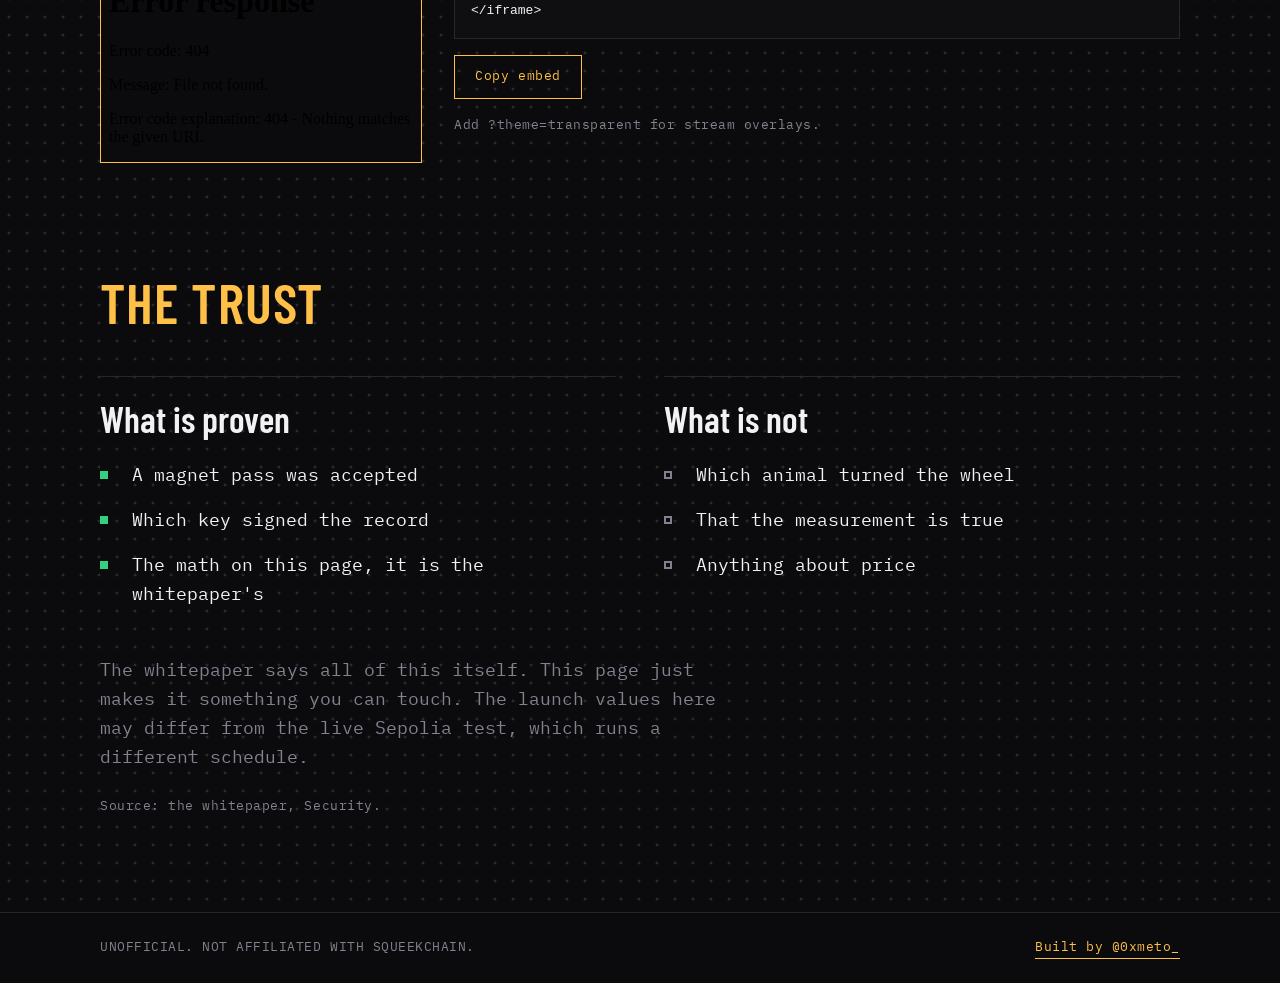
==== commit cf111eb7: "v4: the settlements, the almanac, the widget, section menu" ====
--- a/index.html
+++ b/index.html
@@ -27,8 +27,26 @@
     <a class="secnav__dot" href="#rounds-and-blocks" aria-label="Rounds and blocks"></a>
     <a class="secnav__dot" href="#difficulty" aria-label="Difficulty"></a>
     <a class="secnav__dot" href="#money" aria-label="The Money"></a>
+    <a class="secnav__dot" href="#proof" aria-label="The Settlements"></a>
     <a class="secnav__dot" href="#squeeks" aria-label="The Squeeks"></a>
+    <a class="secnav__dot" href="#almanac" aria-label="The Almanac"></a>
+    <a class="secnav__dot" href="#widget" aria-label="The Widget"></a>
     <a class="secnav__dot" href="#trust" aria-label="The Trust"></a>
+  </nav>
+
+  <!-- sticky section menu: appears once the hero has scrolled away (menu.js) -->
+  <nav class="menu" id="menu" aria-label="Section menu" data-show="false" inert>
+    <div class="menu__track">
+      <a class="menu__link" href="#wheel">WHEEL</a>
+      <a class="menu__link" href="#rounds-and-blocks">ROUNDS</a>
+      <a class="menu__link" href="#difficulty">DIFFICULTY</a>
+      <a class="menu__link" href="#money">MONEY</a>
+      <a class="menu__link" href="#proof">SETTLEMENTS</a>
+      <a class="menu__link" href="#squeeks">SQUEEKS</a>
+      <a class="menu__link" href="#almanac">ALMANAC</a>
+      <a class="menu__link" href="#widget">WIDGET</a>
+      <a class="menu__link" href="#trust">TRUST</a>
+    </div>
   </nav>
 
   <main>
@@ -213,6 +231,32 @@
       </div>
     </section>
 
+    <!-- THE PROOF: the whitepaper's rule replayed against SqueekCore's round records. Nothing above depends on it. -->
+    <section class="s-proof" id="proof" data-state="loading" aria-labelledby="t-proof">
+      <div class="wrap">
+        <h2 class="h2" id="t-proof">THE SETTLEMENTS</h2>
+        <p class="body">The whitepaper's formulas, replayed against the chain. For every settlement, this page recomputes what the paper says should happen and compares it with what Ethereum recorded.</p>
+        <div class="proof__area" aria-live="polite">
+          <table class="proof__table">
+            <thead><tr><th scope="col">WHEN</th><th scope="col">WORK</th><th scope="col">DIFFICULTY, PAPER</th><th scope="col">DIFFICULTY, CHAIN</th><th scope="col">VERDICT</th></tr></thead>
+            <tbody id="proof-rows">
+            <tr><td data-label="WHEN"></td><td data-label="WORK"></td><td data-label="DIFFICULTY, PAPER"></td><td data-label="DIFFICULTY, CHAIN"></td><td data-label="VERDICT"></td></tr>
+            <tr><td data-label="WHEN"></td><td data-label="WORK"></td><td data-label="DIFFICULTY, PAPER"></td><td data-label="DIFFICULTY, CHAIN"></td><td data-label="VERDICT"></td></tr>
+            <tr><td data-label="WHEN"></td><td data-label="WORK"></td><td data-label="DIFFICULTY, PAPER"></td><td data-label="DIFFICULTY, CHAIN"></td><td data-label="VERDICT"></td></tr>
+            <tr><td data-label="WHEN"></td><td data-label="WORK"></td><td data-label="DIFFICULTY, PAPER"></td><td data-label="DIFFICULTY, CHAIN"></td><td data-label="VERDICT"></td></tr>
+            <tr><td data-label="WHEN"></td><td data-label="WORK"></td><td data-label="DIFFICULTY, PAPER"></td><td data-label="DIFFICULTY, CHAIN"></td><td data-label="VERDICT"></td></tr>
+            <tr><td data-label="WHEN"></td><td data-label="WORK"></td><td data-label="DIFFICULTY, PAPER"></td><td data-label="DIFFICULTY, CHAIN"></td><td data-label="VERDICT"></td></tr>
+            <tr><td data-label="WHEN"></td><td data-label="WORK"></td><td data-label="DIFFICULTY, PAPER"></td><td data-label="DIFFICULTY, CHAIN"></td><td data-label="VERDICT"></td></tr>
+            <tr><td data-label="WHEN"></td><td data-label="WORK"></td><td data-label="DIFFICULTY, PAPER"></td><td data-label="DIFFICULTY, CHAIN"></td><td data-label="VERDICT"></td></tr>
+            </tbody>
+          </table>
+          <p class="proof__down" id="proof-down"></p>
+        </div>
+        <p class="proof__stamp" id="proof-stamp"></p>
+        <p class="source source--foot">Source: the whitepaper's integer formulas and SqueekCore's round records on the Sepolia explorer. The links go to the chain.</p>
+      </div>
+    </section>
+
     <!-- 5. THE SQUEEKS -->
     <section class="s-squeeks" id="squeeks" aria-labelledby="t-squeeks">
       <div class="wrap">
@@ -236,6 +280,51 @@
       </div>
     </section>
 
+    <!-- THE ALMANAC: seven days of the wheel in half-hour cells. Nothing above depends on it. -->
+    <section class="s-almanac" id="almanac" data-state="loading" aria-labelledby="t-almanac">
+      <div class="wrap">
+        <h2 class="h2" id="t-almanac">THE ALMANAC</h2>
+        <p class="body">Seven nights of work, half an hour at a time. Gold is when Squeektoshi runs.</p>
+        <div class="alm__area">
+          <div class="alm__scroll">
+            <div class="alm__map">
+            <div class="alm__row"><span class="alm__day"></span><svg viewBox="0 0 768 16" role="img" aria-label="" focusable="false"></svg></div>
+            <div class="alm__row"><span class="alm__day"></span><svg viewBox="0 0 768 16" role="img" aria-label="" focusable="false"></svg></div>
+            <div class="alm__row"><span class="alm__day"></span><svg viewBox="0 0 768 16" role="img" aria-label="" focusable="false"></svg></div>
+            <div class="alm__row"><span class="alm__day"></span><svg viewBox="0 0 768 16" role="img" aria-label="" focusable="false"></svg></div>
+            <div class="alm__row"><span class="alm__day"></span><svg viewBox="0 0 768 16" role="img" aria-label="" focusable="false"></svg></div>
+            <div class="alm__row"><span class="alm__day"></span><svg viewBox="0 0 768 16" role="img" aria-label="" focusable="false"></svg></div>
+            <div class="alm__row"><span class="alm__day"></span><svg viewBox="0 0 768 16" role="img" aria-label="" focusable="false"></svg></div>
+            <div class="alm__axis" aria-hidden="true"><span class="alm__day"></span><div class="alm__hours"><span>00</span><span>06</span><span>12</span><span>18</span><span>24</span></div></div>
+            </div>
+          </div>
+          <div class="alm__readouts">
+            <div class="alm__plaque"><span class="dm dm--sm" id="alm-total" role="img"></span><span class="label">WORK, 7 DAYS</span></div>
+            <div class="alm__plaque"><span class="alm__peak"><span class="dm dm--sm" id="alm-peak" role="img"></span><span class="alm__unit">UTC</span></span><span class="label">BUSIEST HALF HOUR</span></div>
+            <div class="alm__plaque"><span class="dm dm--sm" id="alm-active" role="img"></span><span class="label">ACTIVE DAYS</span></div>
+          </div>
+          <p class="alm__down" id="alm-down"></p>
+        </div>
+        <p class="source source--foot">Source: the public measurement feed. Testnet values.</p>
+      </div>
+    </section>
+
+    <!-- THE WIDGET: the live wheel as an embed (widget.html). -->
+    <section class="s-widget" id="widget" aria-labelledby="t-widget">
+      <div class="wrap">
+        <h2 class="h2" id="t-widget">THE WIDGET</h2>
+        <p class="body">The wheel, embeddable. One iframe, live RPM, stops when he sleeps. Free for any Squeekchain project or stream.</p>
+        <div class="wdg">
+          <iframe class="wdg__preview" src="widget" width="320" height="200" title="The Wheelpaper widget, live preview" loading="lazy"></iframe>
+          <div class="wdg__embed">
+            <pre class="wdg__code"><code id="embed-code">&lt;iframe src="https://wheelpaper.online/widget" width="320" height="200" frameborder="0"&gt;&lt;/iframe&gt;</code></pre>
+            <button class="copy-btn" id="copy-embed" type="button">Copy embed</button>
+            <p class="source">Add ?theme=transparent for stream overlays.</p>
+          </div>
+        </div>
+      </div>
+    </section>
+
     <!-- 6. THE TRUST -->
     <section class="s-trust" id="trust" aria-labelledby="t-trust">
       <div class="wrap">
@@ -273,5 +362,8 @@
 
   <script src="app.js"></script>
   <script src="live.js"></script>
+  <script src="proof.js"></script>
+  <script src="almanac.js"></script>
+  <script src="menu.js"></script>
 </body>
 </html>
--- a/styles.css
+++ b/styles.css
@@ -434,3 +434,143 @@
   .start-toggle__opt { width: auto; flex: 1 1 19ch; }
   .money-live { min-height: calc(4 * 1.6em); }
 }
+
+/* THE PROOF: whitepaper rule vs SqueekCore's round records (proof.js).
+   Every row slot is a fixed height and the area keeps its size in every state, so data arriving,
+   failing or changing never moves anything below it. */
+.s-proof { padding: var(--s12) 0; }
+.proof__area { position: relative; margin: var(--s4) 0 var(--s3); }
+.proof__table { width: 100%; border-collapse: collapse; font-variant-numeric: tabular-nums; }
+.proof__table th {
+  height: 40px; padding: 0 var(--s2) 0 0; text-align: left; vertical-align: bottom; padding-bottom: var(--s1);
+  font-size: var(--fs-13); font-weight: 400; color: var(--muted); letter-spacing: 0.04em; border-bottom: 1px solid var(--line-2);
+}
+.proof__table td { height: 48px; padding: 0 var(--s2) 0 0; border-bottom: 1px solid var(--line); vertical-align: middle; }
+.proof__table th:nth-child(2), .proof__table th:nth-child(3), .proof__table th:nth-child(4),
+.proof__table td:nth-child(2), .proof__table td:nth-child(3), .proof__table td:nth-child(4) { text-align: right; padding-right: var(--s5); }
+.dm--xs { --dm-h: 16px; vertical-align: middle; }
+.proof__table td .dm { justify-content: flex-end; }
+.proof__when { color: var(--gold); text-decoration: none; border-bottom: 1px solid transparent; transition: border-color var(--t-fast) var(--ease); white-space: nowrap; }
+.proof__when:hover { border-bottom-color: currentColor; }
+.proof__when:focus-visible { outline: 2px solid var(--gold); outline-offset: 2px; }
+.proof__verdict { display: inline-flex; align-items: center; gap: var(--s1); font-size: var(--fs-15); color: var(--text); white-space: nowrap; }
+.proof__mark { width: 8px; height: 8px; flex: none; background: var(--green); }
+tr[data-verdict="off"] .proof__verdict { color: var(--muted); }
+tr[data-verdict="off"] .proof__mark { background: transparent; box-shadow: inset 0 0 0 2px var(--muted); }
+.proof__down {
+  position: absolute; left: 0; right: 0; top: 50%; transform: translateY(-50%); margin: 0;
+  text-align: center; font-size: var(--fs-15); color: var(--muted);
+}
+.s-proof[data-state="unreachable"] .proof__table { visibility: hidden; }
+.proof__stamp { margin: 0; min-height: calc(2 * 1.6em); font-size: var(--fs-15); line-height: 1.6; color: var(--muted); }
+.proof__stamp[data-stamp="all"] { color: var(--gold); letter-spacing: 0.15em; }
+
+@media (max-width: 720px) {
+  /* one card per settlement: WHEN and verdict on top, the three numbers beneath with their column names */
+  .proof__table thead { position: absolute; width: 1px; height: 1px; overflow: hidden; clip: rect(0 0 0 0); white-space: nowrap; }
+  .proof__table, .proof__table tbody { display: block; }
+  .proof__table tr {
+    display: grid; grid-template-columns: repeat(3, minmax(0, 1fr)); grid-template-rows: 24px auto; gap: var(--s1) var(--s2);
+    height: 128px; padding: var(--s2) 0; border-bottom: 1px solid var(--line); align-content: start;
+  }
+  .proof__table td { display: block; height: auto; padding: 0; border: 0; text-align: left; }
+  .proof__table td:nth-child(2), .proof__table td:nth-child(3), .proof__table td:nth-child(4) { text-align: left; padding: 0; }
+  .proof__table td:nth-child(1) { grid-column: 1 / 3; grid-row: 1; align-self: center; }
+  .proof__table td:nth-child(5) { grid-column: 3; grid-row: 1; justify-self: end; align-self: center; }
+  .proof__table td:nth-child(2) { grid-column: 1; grid-row: 2; }
+  .proof__table td:nth-child(3) { grid-column: 2; grid-row: 2; }
+  .proof__table td:nth-child(4) { grid-column: 3; grid-row: 2; }
+  .proof__table tr[data-verdict] td:nth-child(2)::before,
+  .proof__table tr[data-verdict] td:nth-child(3)::before,
+  .proof__table tr[data-verdict] td:nth-child(4)::before {
+    content: attr(data-label); display: block; min-height: calc(2 * 1.4em); margin-bottom: var(--s1);
+    font-size: var(--fs-13); line-height: 1.4; color: var(--muted); letter-spacing: 0.04em;
+  }
+  .proof__table td .dm { justify-content: flex-start; }
+  .proof__stamp { min-height: calc(3 * 1.6em); }
+}
+
+/* ---------- v4 round 2 ---------- */
+:root { --muted-dim: #4b4b55; --menu-h: 48px; }
+
+/* Spacing: one step tighter between sections, 96 + 96 -> 56 + 56 (mobile 40 + 40). The hero, and the
+   96px from THE TRUST's last line to the footer, stay as they were. Anchors clear the sticky menu. */
+.s-clocks, .s-diff, .s-money, .s-squeeks, .s-proof, .s-almanac, .s-widget, .s-trust { padding-top: 56px; padding-bottom: 56px; }
+.s-trust { padding-bottom: var(--s12); }
+main > section, main > aside { scroll-margin-top: calc(var(--menu-h) + 16px); } /* a section lands 16px clear of the bar */
+
+/* Sticky section menu (menu.js) */
+.menu {
+  position: fixed; top: 0; left: 0; right: 0; z-index: 20; height: var(--menu-h);
+  background: rgba(11, 11, 13, 0.92); border-bottom: 1px solid var(--line-2);
+  transform: translateY(-100%); visibility: hidden;
+  transition: transform var(--t-base) var(--ease), visibility 0s linear var(--t-base);
+}
+.menu[data-show="true"] { transform: none; visibility: visible; transition: transform var(--t-base) var(--ease); }
+.menu__track {
+  max-width: calc(var(--max) + 2 * var(--gutter)); height: 100%; margin: 0 auto; padding: 0 var(--gutter);
+  display: flex; align-items: center; gap: var(--s3); overflow-x: auto; white-space: nowrap; scrollbar-width: none;
+}
+.menu__track::-webkit-scrollbar { display: none; }
+.menu__link {
+  flex: none; font-size: var(--fs-13); line-height: var(--menu-h); letter-spacing: 0.15em; text-transform: uppercase;
+  color: var(--muted); text-decoration: none; transition: color var(--t-fast) var(--ease);
+}
+.menu__link:hover { color: var(--text); }
+.menu__link[aria-current="true"] { color: var(--gold); }
+.menu__link:focus-visible { outline: 2px solid var(--gold); outline-offset: -2px; }
+
+/* THE ALMANAC (almanac.js). Every row is an SVG with a fixed aspect, so the map has its full height before data. */
+.alm__area { position: relative; margin: var(--s4) 0 var(--s3); }
+.alm__map { display: grid; gap: var(--s1); }
+.alm__row, .alm__axis { display: grid; grid-template-columns: 64px minmax(0, 1fr); align-items: center; }
+.alm__day { font-size: var(--fs-13); color: var(--muted); letter-spacing: 0.04em; white-space: nowrap; }
+.alm__row svg { display: block; width: 100%; height: auto; overflow: visible; }
+/* rows are never shorter than a day name, filled or not, so names arriving never move the map */
+.alm__row { min-height: 21px; }
+.alm-l0 { fill: #34343c; }
+.alm-l1 { fill: var(--muted-dim); }
+.alm-l2 { fill: var(--muted); }
+.alm-l3 { fill: var(--gold-2); }
+.alm-l4 { fill: var(--gold); }
+.alm-now { fill: none; stroke: var(--gold); stroke-width: 1; }
+.alm__hours { position: relative; height: 20px; }
+.alm__hours span { position: absolute; top: 2px; font-size: var(--fs-13); line-height: 1.4; color: var(--muted); transform: translateX(-50%); }
+.alm__hours span:nth-child(1) { left: 0; transform: none; }
+.alm__hours span:nth-child(2) { left: 25%; }
+.alm__hours span:nth-child(3) { left: 50%; }
+.alm__hours span:nth-child(4) { left: 75%; }
+.alm__hours span:nth-child(5) { right: 0; transform: none; }
+.alm__readouts { display: flex; flex-wrap: wrap; gap: var(--s3); margin-top: var(--s4); }
+.alm__plaque { border: 1px solid var(--gold); padding: var(--s1) var(--s2); display: flex; flex-direction: column; gap: var(--s1); min-width: 208px; }
+.alm__peak { display: flex; align-items: flex-end; gap: var(--s1); }
+.alm__unit { font-size: var(--fs-13); line-height: 1; color: var(--muted); }
+.alm__down {
+  position: absolute; left: 0; right: 0; top: 50%; transform: translateY(-50%); margin: 0;
+  text-align: center; font-size: var(--fs-15); color: var(--muted);
+}
+.s-almanac[data-state="unreachable"] .alm__scroll, .s-almanac[data-state="unreachable"] .alm__readouts { visibility: hidden; }
+
+/* THE WIDGET */
+.wdg { display: flex; flex-wrap: wrap; align-items: flex-start; gap: var(--s4); margin-top: var(--s4); }
+.wdg__preview { box-sizing: content-box; display: block; width: 320px; height: 200px; border: 1px solid var(--gold); background: var(--bg); }
+.wdg__embed { flex: 1 1 320px; min-width: 0; display: grid; gap: var(--s2); align-content: start; justify-items: start; }
+.wdg__code {
+  margin: 0; width: 100%; padding: var(--s2); border: 1px solid var(--line-2); background: var(--surface);
+  font-family: var(--font-mono); font-size: var(--fs-13); line-height: 1.6; color: var(--text); white-space: pre-wrap; overflow-wrap: anywhere;
+}
+.wdg__embed .copy-btn { margin: 0; }
+.wdg__embed .source { margin: 0; }
+
+@media (max-width: 720px) {
+  .s-clocks, .s-diff, .s-money, .s-squeeks, .s-proof, .s-almanac, .s-widget, .s-trust { padding-top: var(--s5); padding-bottom: var(--s5); }
+  .s-trust { padding-bottom: var(--s12); }
+  /* the bar scrolls sideways; its edges fade so cut-off names read as "more this way" */
+  .menu__track { gap: var(--s3); -webkit-mask-image: linear-gradient(to right, transparent, #000 24px, #000 calc(100% - 24px), transparent); mask-image: linear-gradient(to right, transparent, #000 24px, #000 calc(100% - 24px), transparent); }
+  /* the map keeps a readable cell size and scrolls inside its own box; day names stay pinned on the left */
+  .alm__scroll { overflow-x: auto; overscroll-behavior-x: contain; }
+  .alm__map { width: 728px; }
+  .alm__row, .alm__axis { grid-template-columns: 56px 672px; }
+  .alm__day { position: sticky; left: 0; z-index: 1; align-self: stretch; display: flex; align-items: center; background: var(--bg); }
+  .alm__plaque { flex: 1 1 100%; }
+}
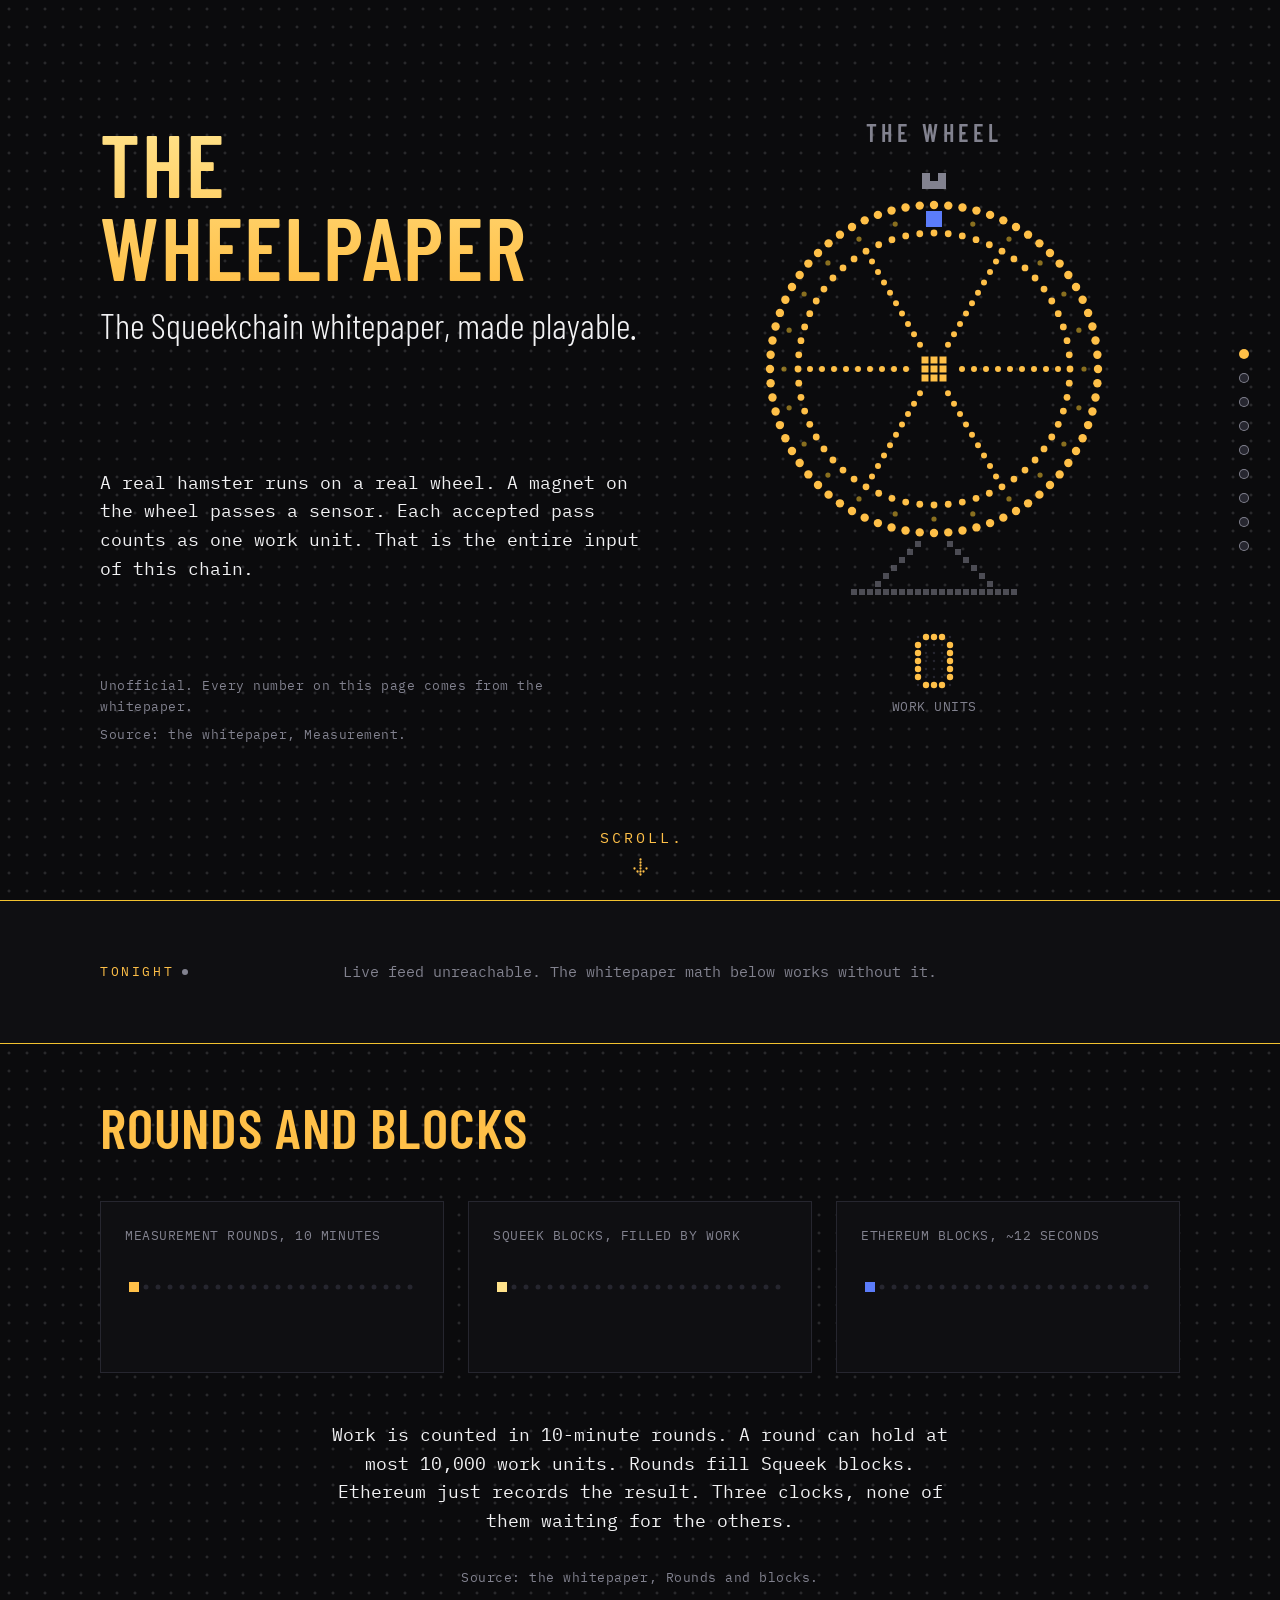
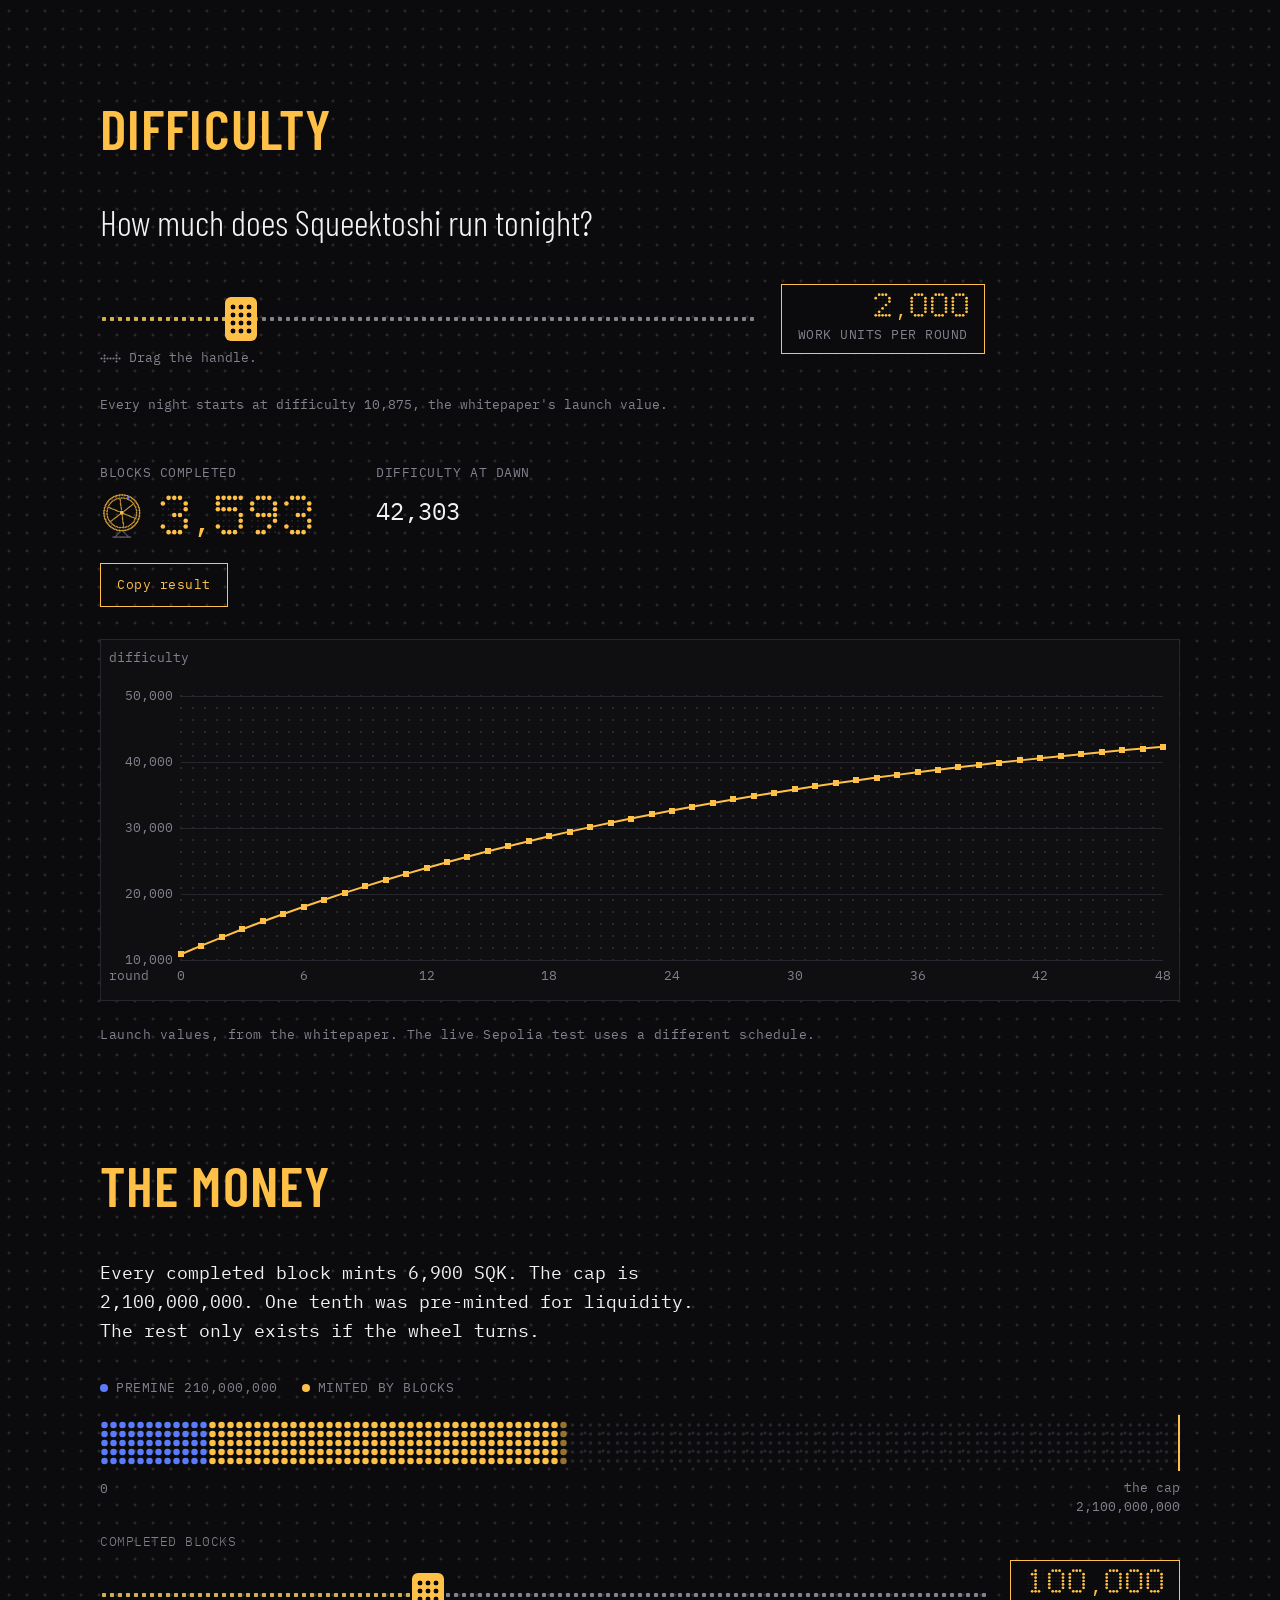
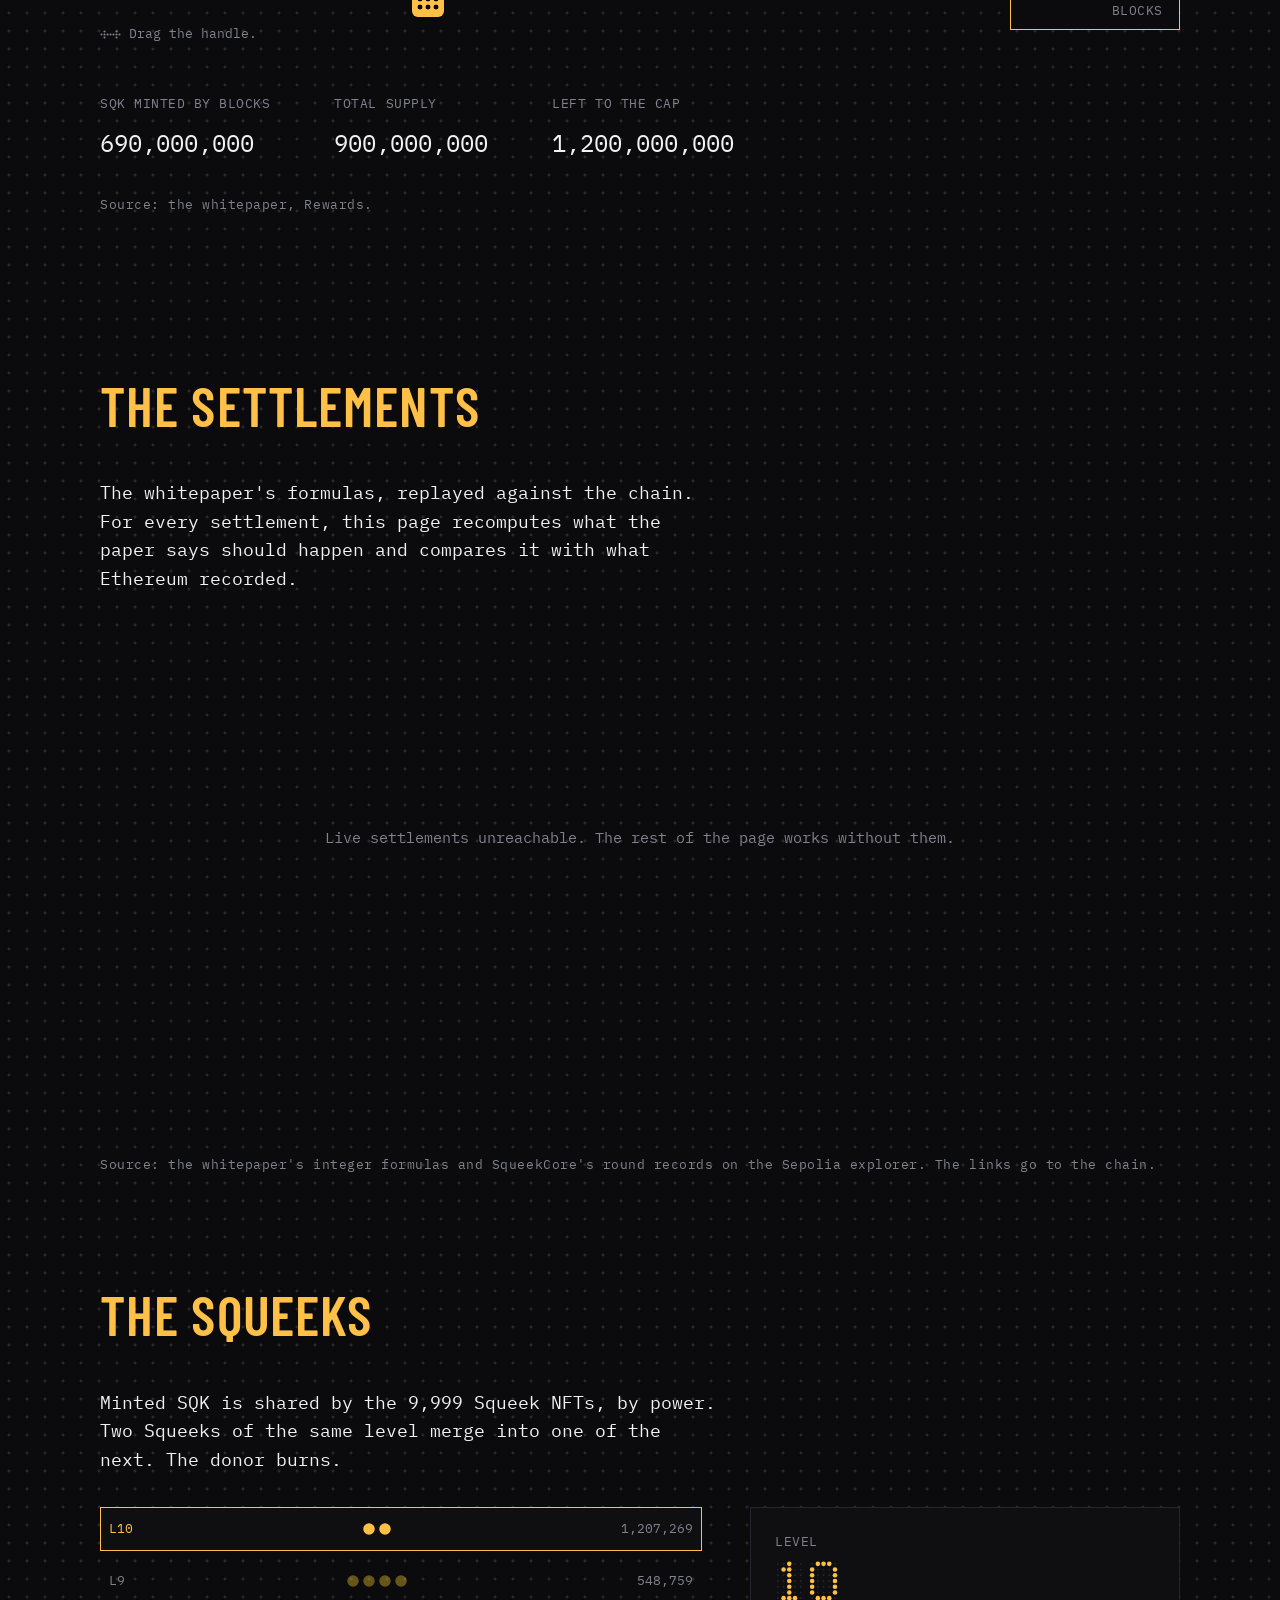
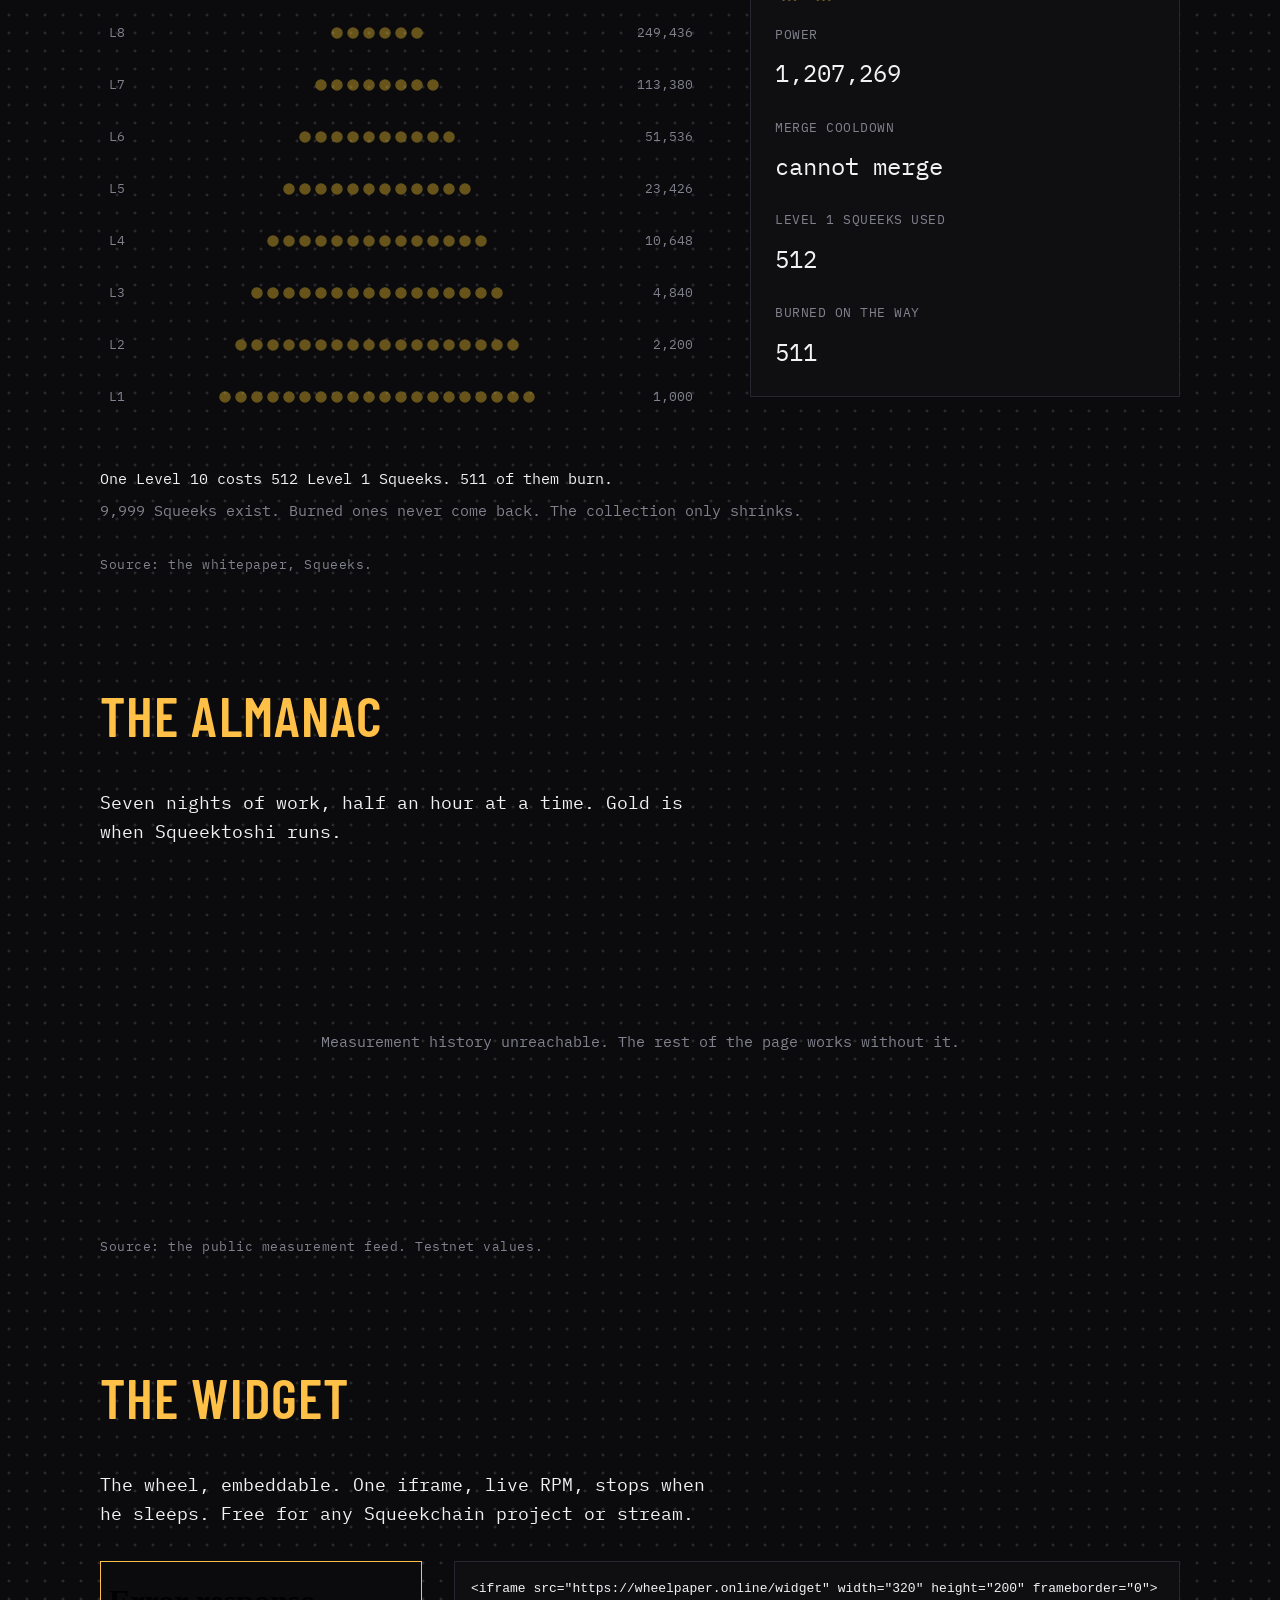
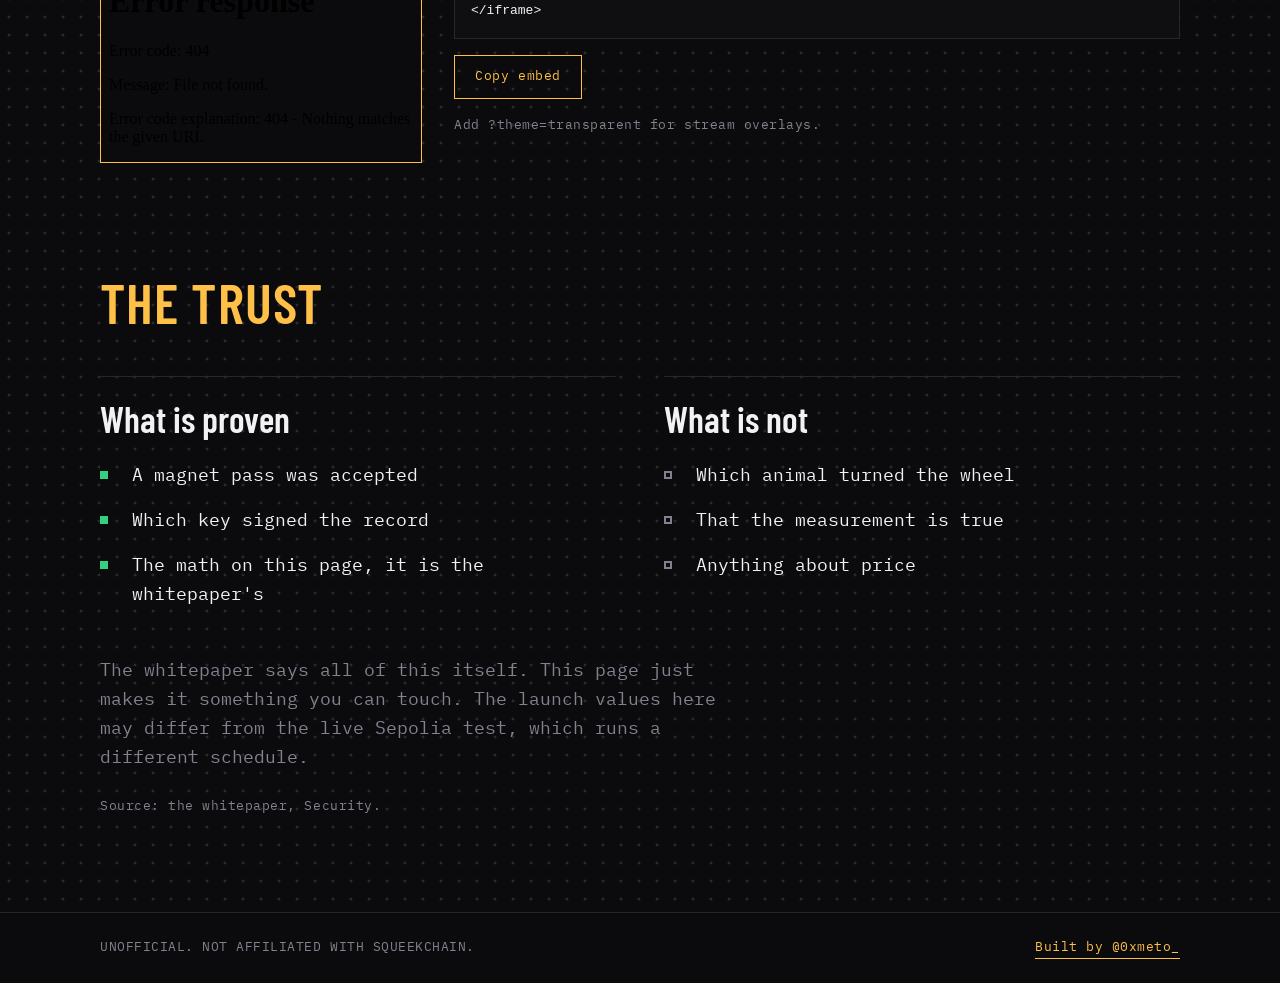
==== commit b1e22dfb: "hotfix: waiting state for empty measurement after testnet resets Co-Authored-By: Claude Opus 5.5 <no" ====
--- a/index.html
+++ b/index.html
@@ -361,7 +361,7 @@
   </footer>
 
   <script src="app.js"></script>
-  <script src="live.js"></script>
+  <script src="live.js?v=10"></script>
   <script src="proof.js"></script>
   <script src="almanac.js"></script>
   <script src="menu.js"></script>
--- a/styles.css
+++ b/styles.css
@@ -574,3 +574,7 @@
   .alm__day { position: sticky; left: 0; z-index: 1; align-self: stretch; display: flex; align-items: center; background: var(--bg); }
   .alm__plaque { flex: 1 1 100%; }
 }
+
+/* TONIGHT: the API is up with no measurement yet. Same layout as unreachable, its own line. */
+.tonight[data-state="waiting"] .tonight__body { visibility: hidden; }
+.tonight[data-state="waiting"] .tonight__down { visibility: visible; }
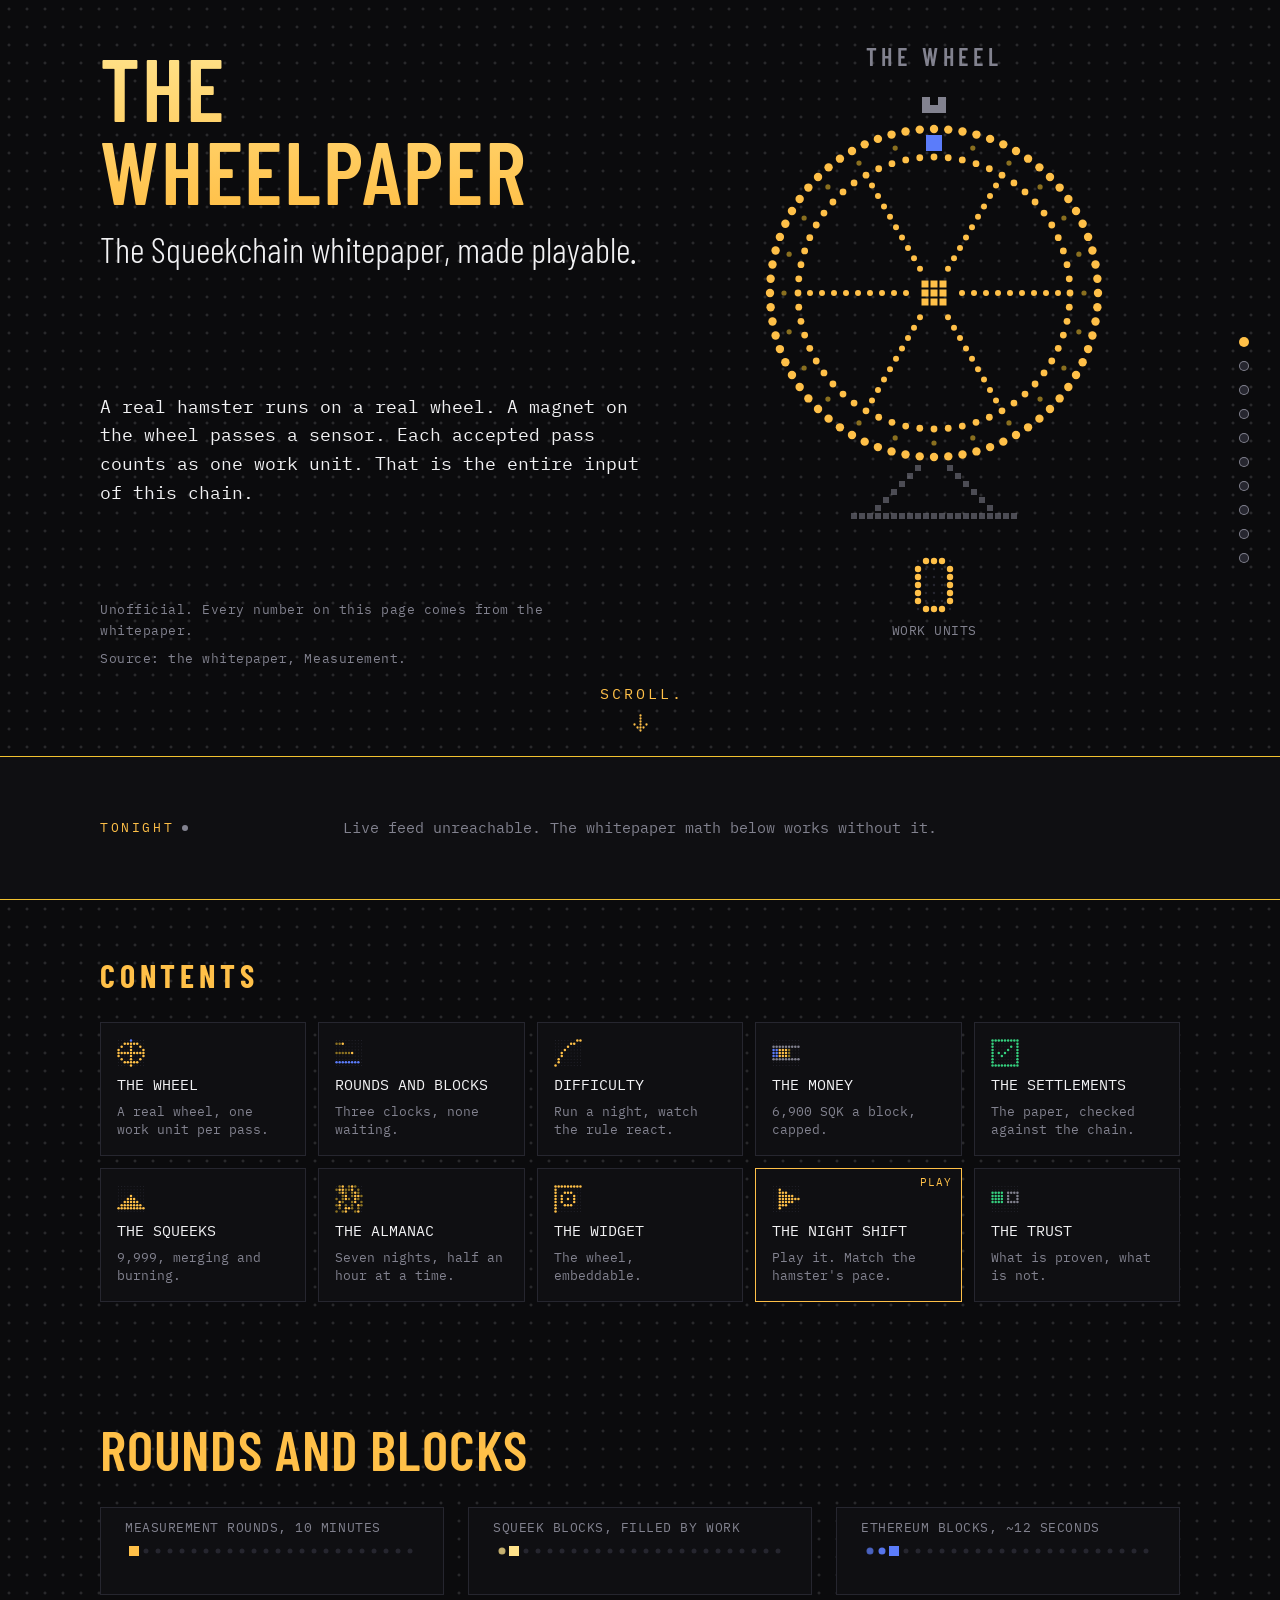
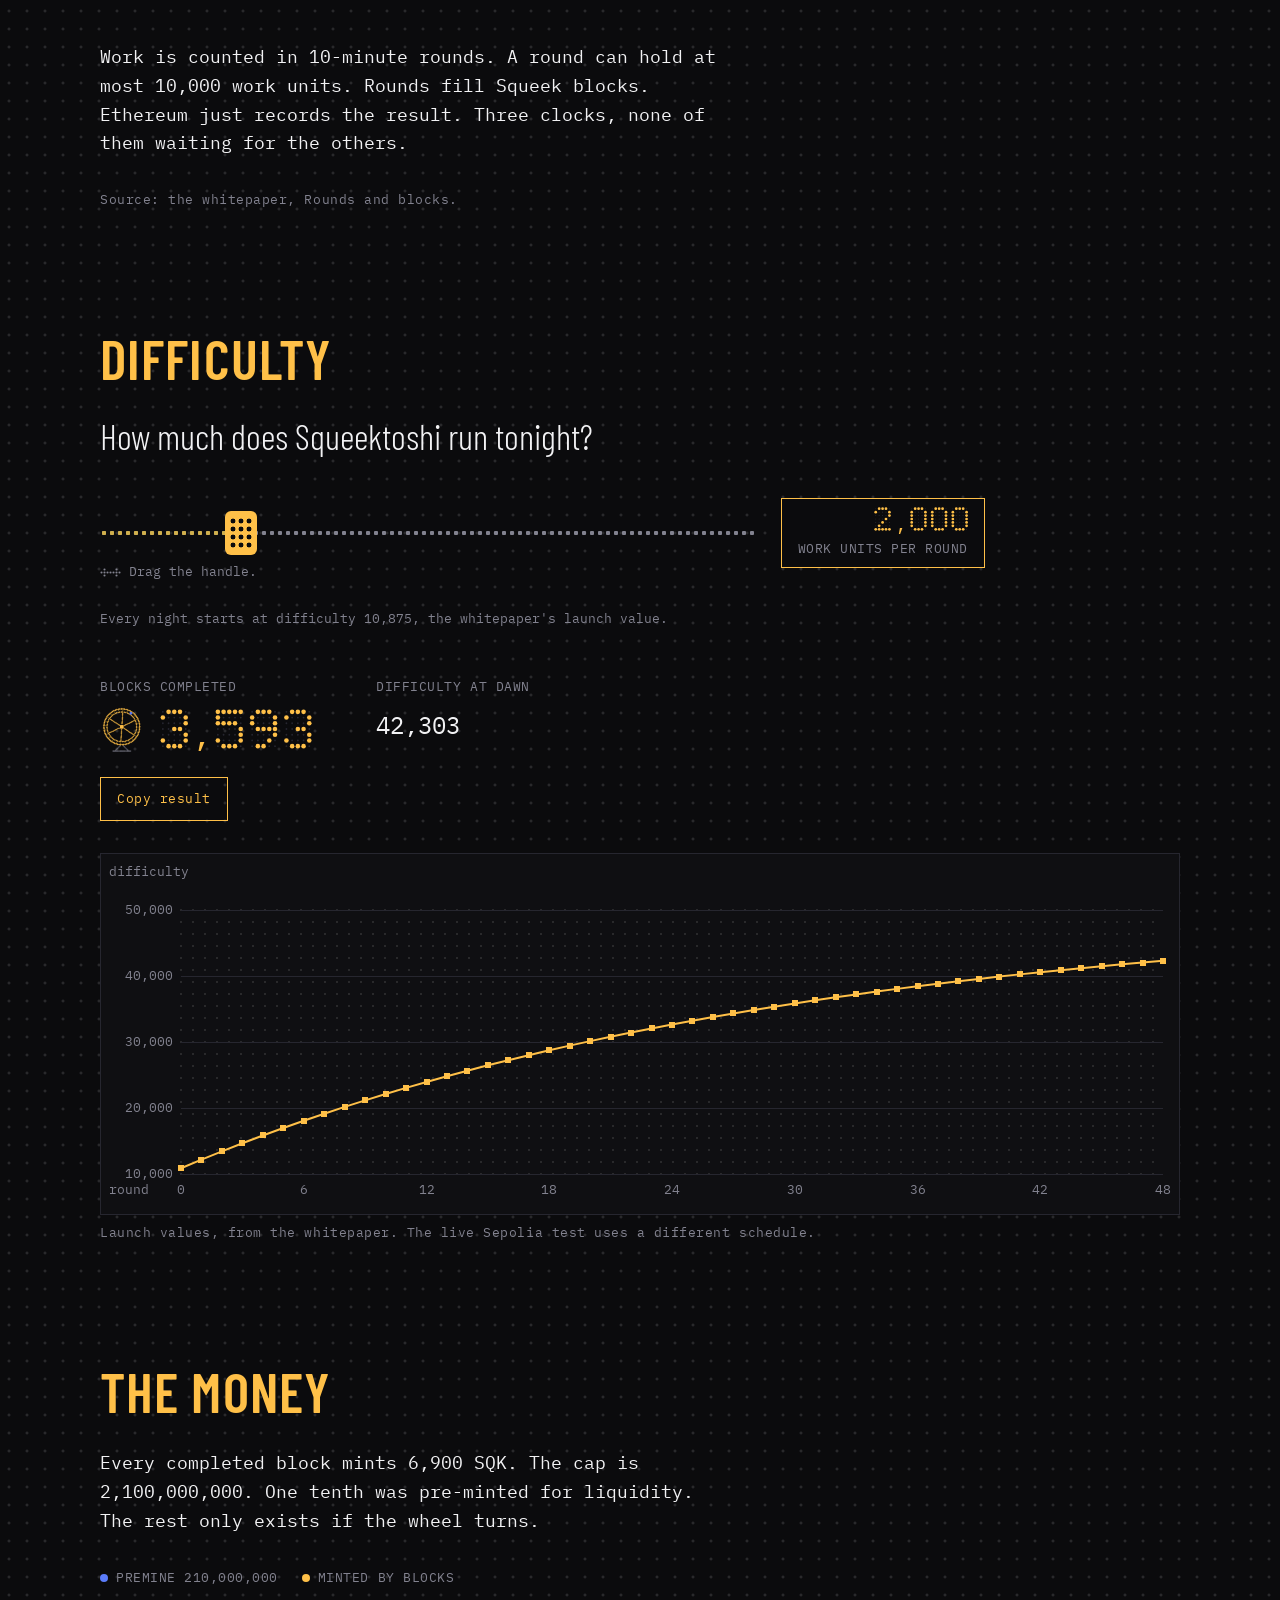
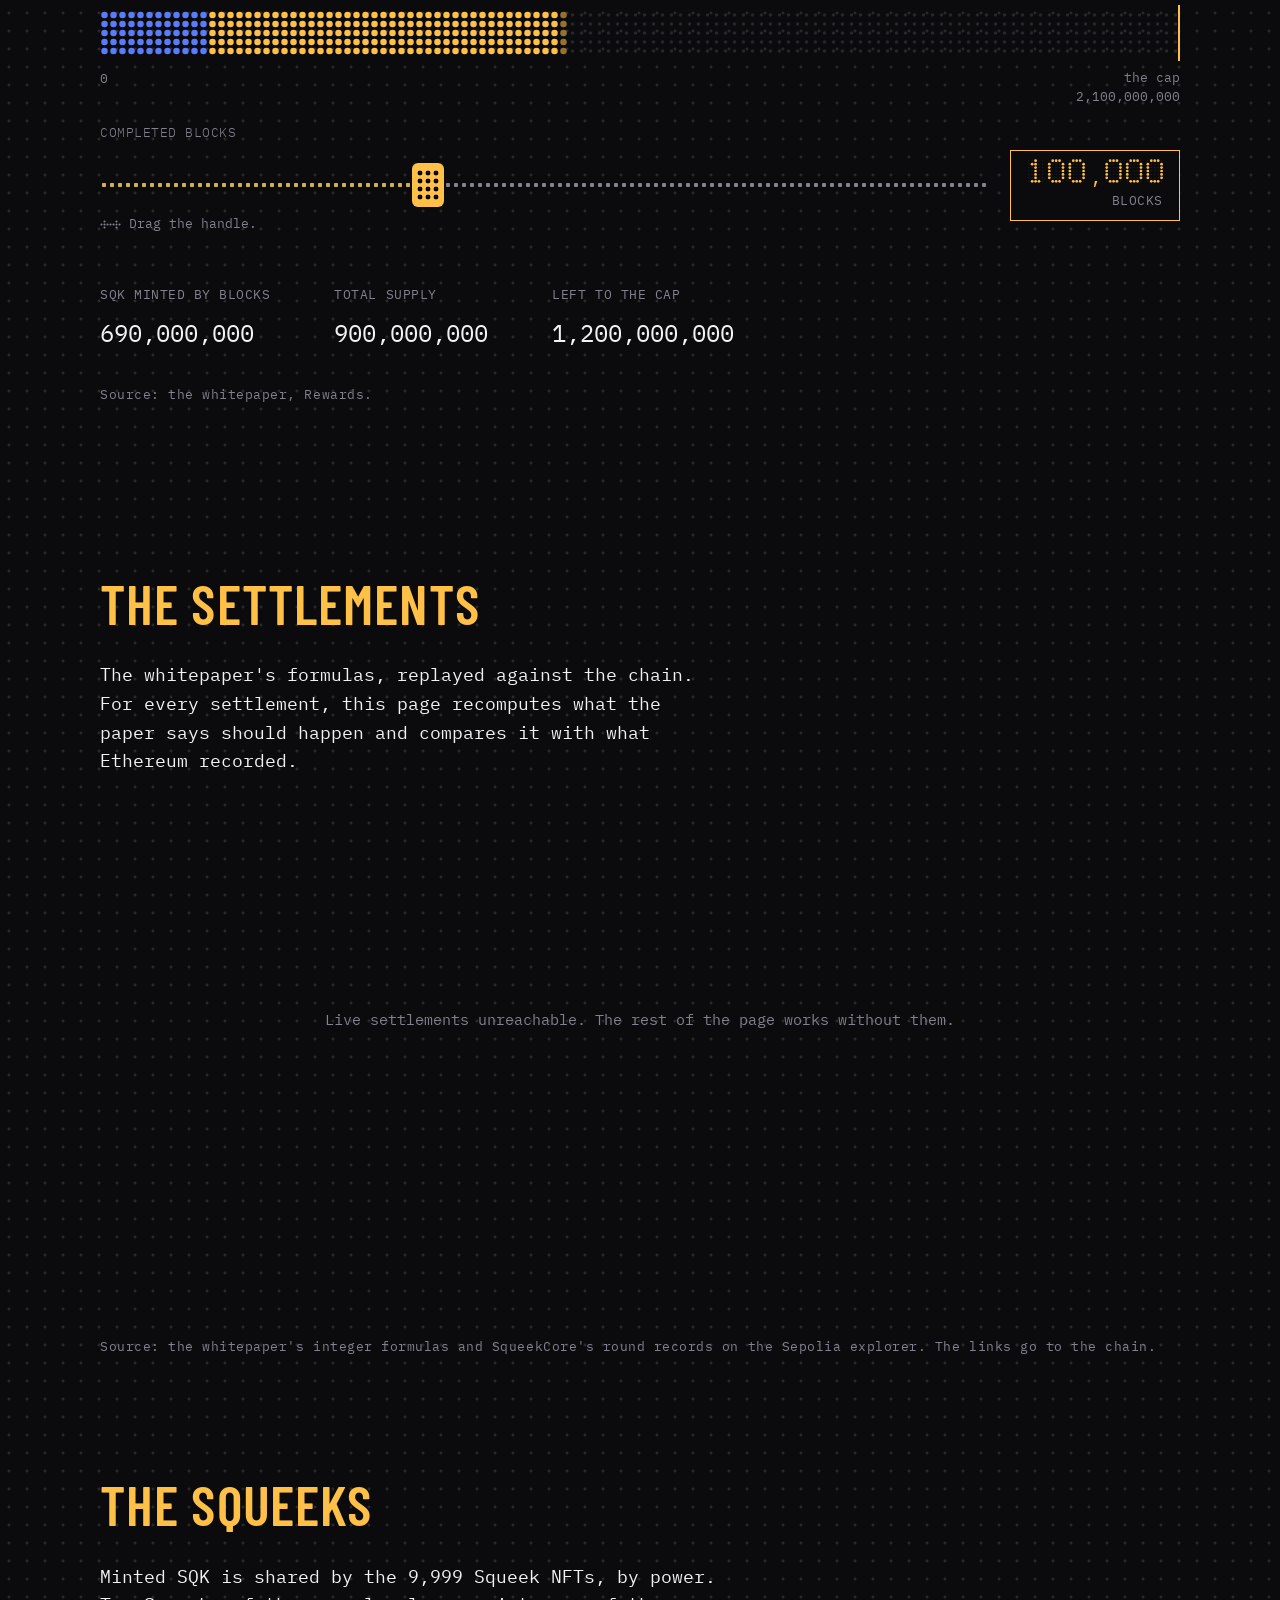
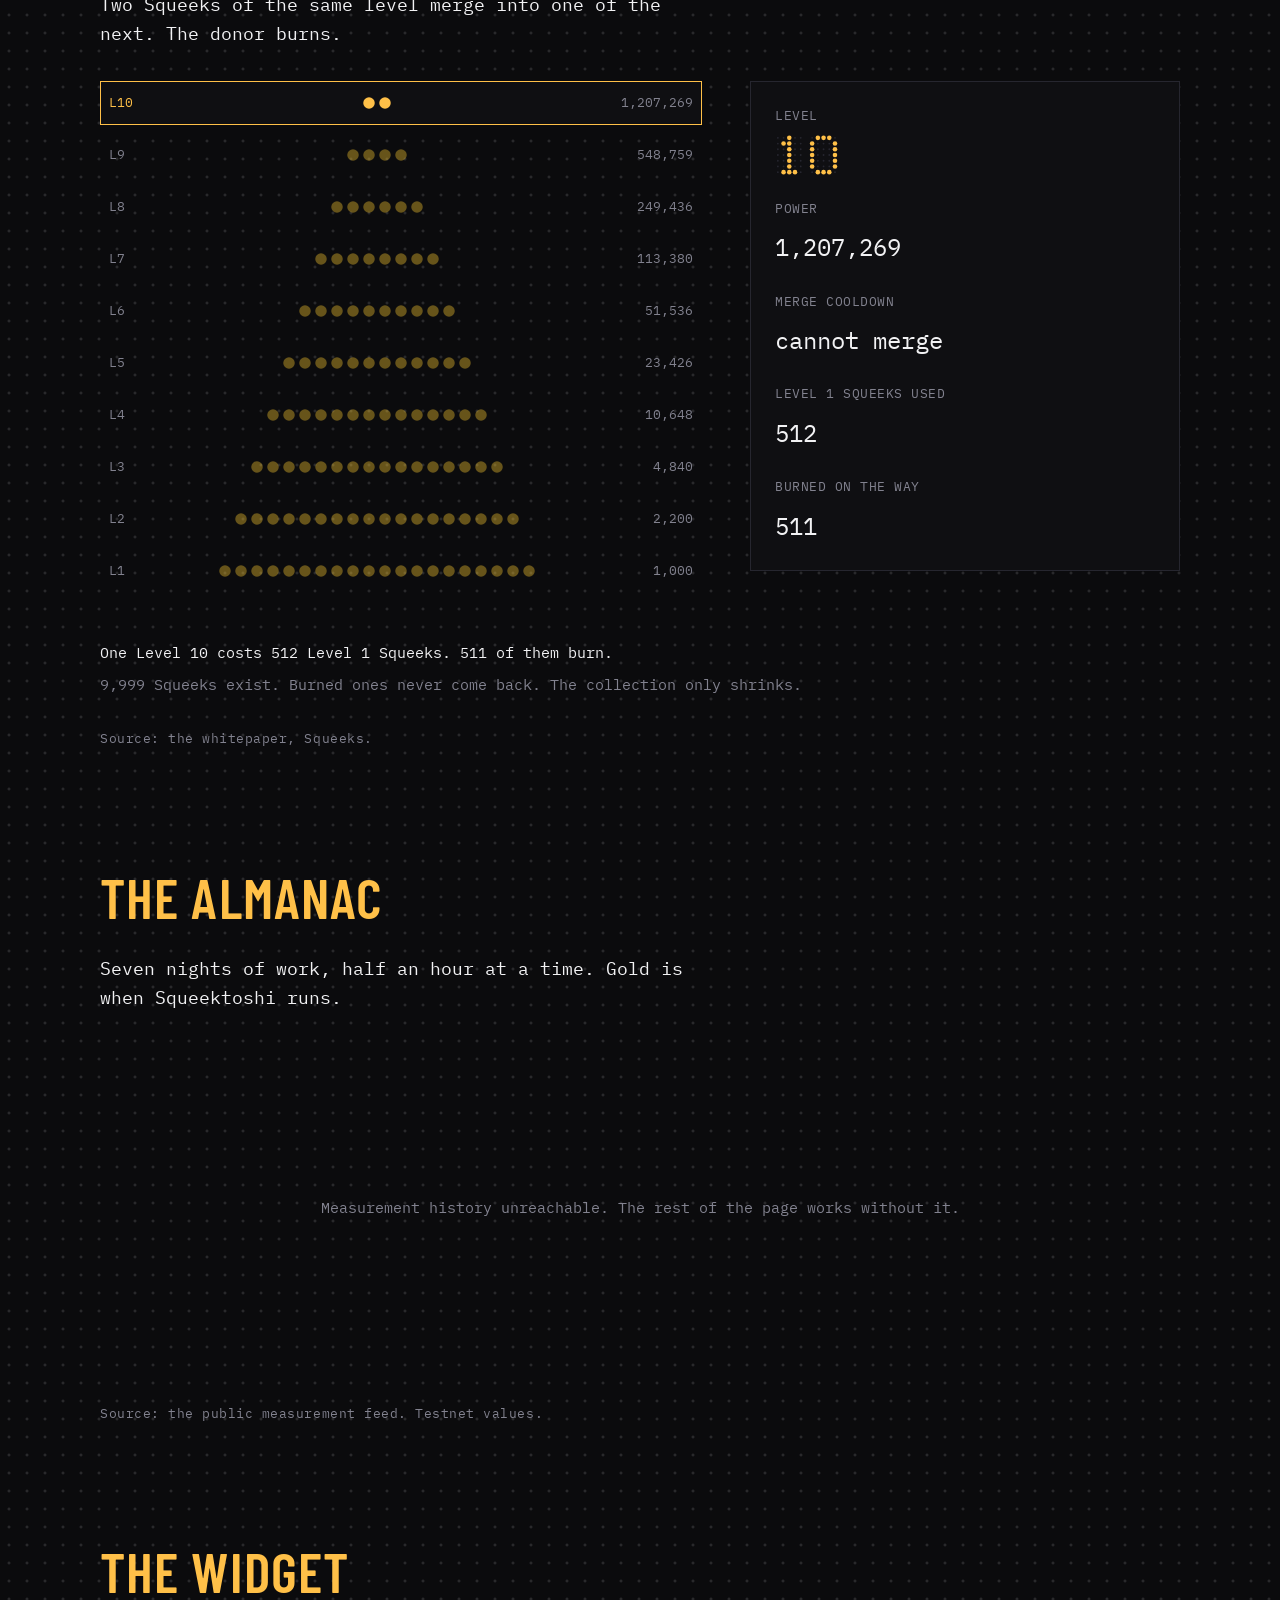
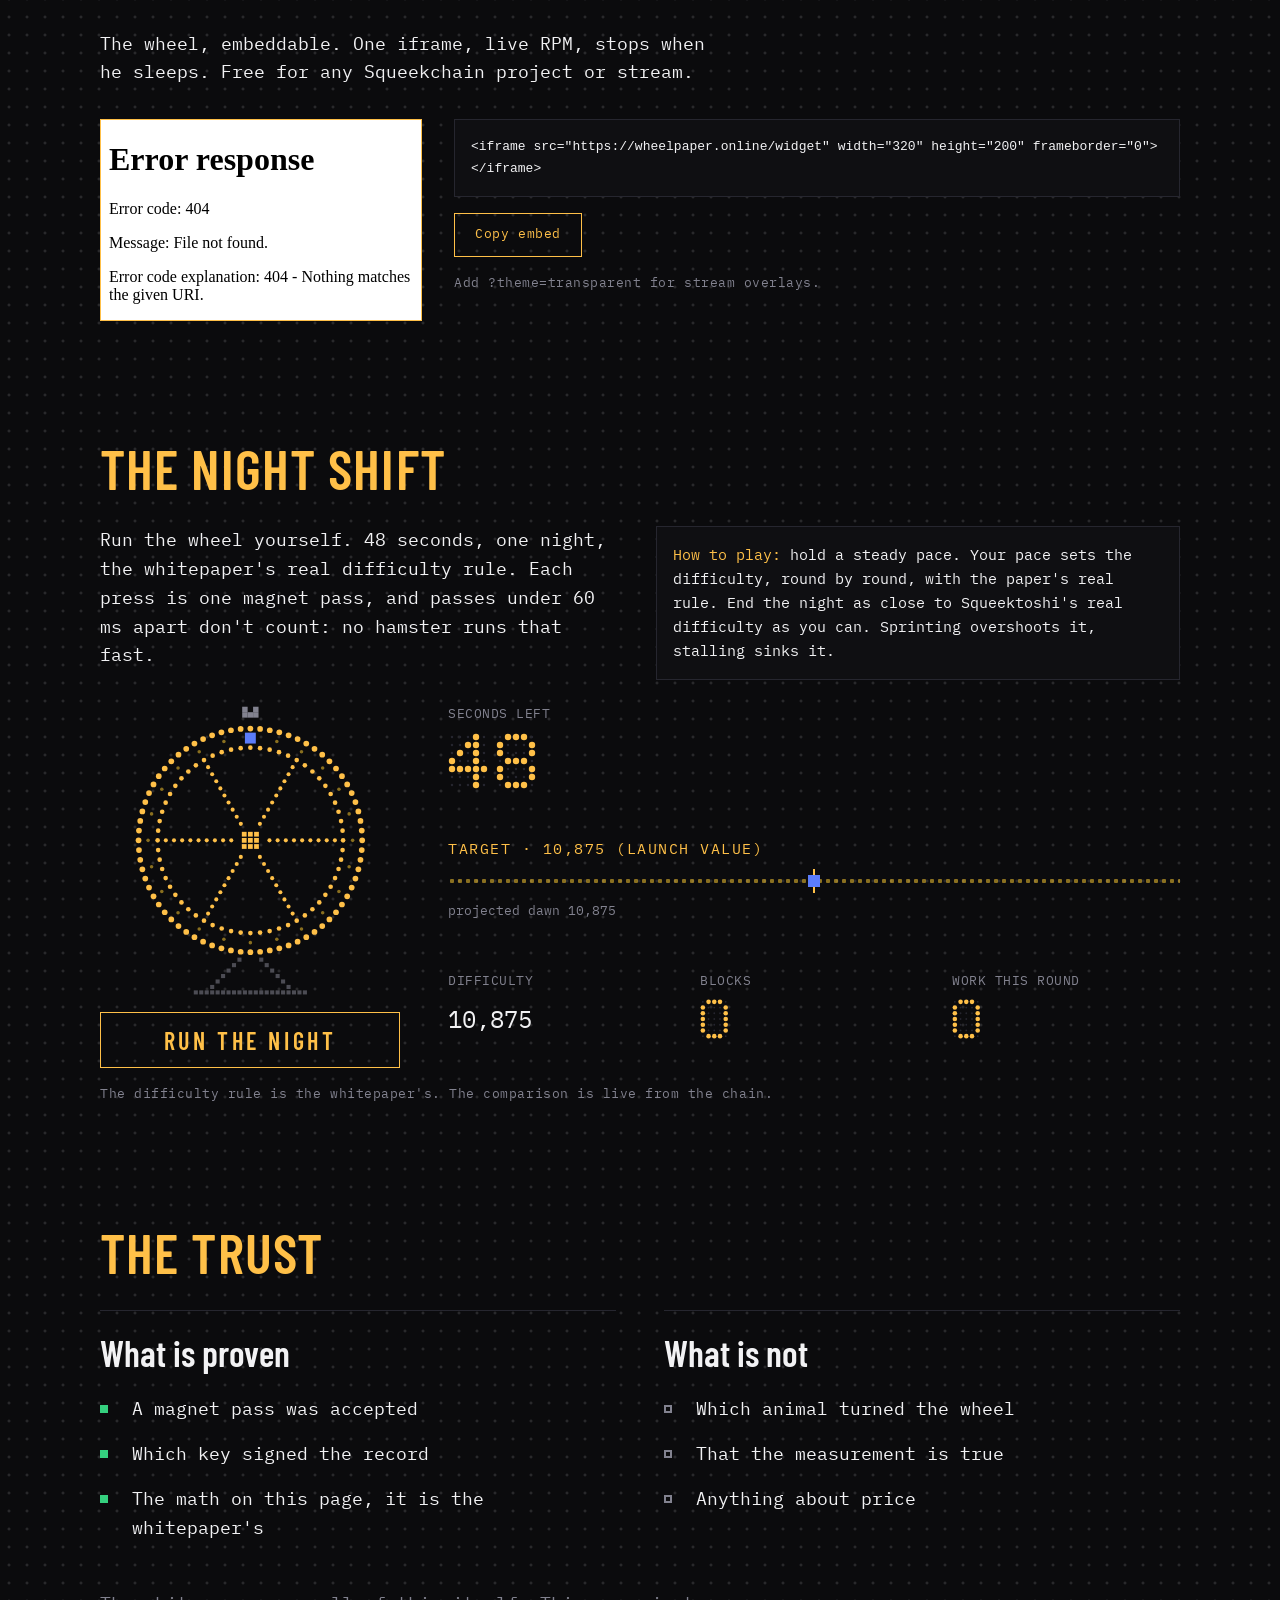
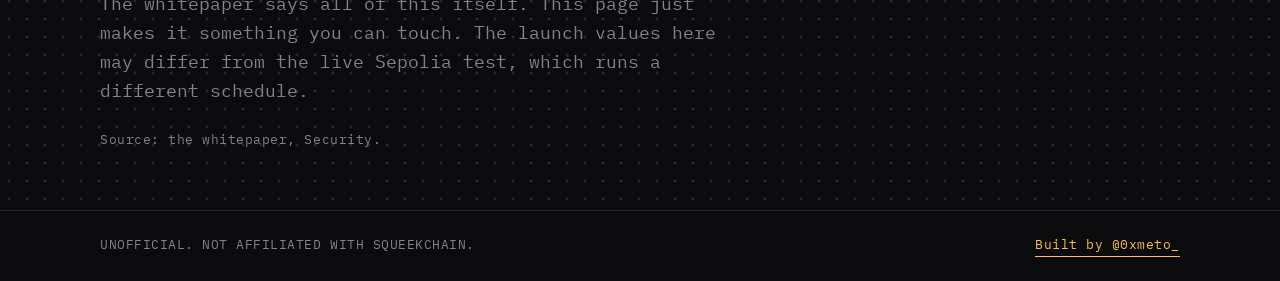
==== commit 8bc3b76b: "v5: the cover, the night shift, new-chain settlements, deep links Co-Authored-By: Claude Opus 5.5 <n" ====
--- a/index.html
+++ b/index.html
@@ -18,19 +18,20 @@
   <meta name="twitter:image" content="https://wheelpaper.vercel.app/assets/og.png">
   <link rel="preconnect" href="https://fonts.googleapis.com">
   <link rel="preconnect" href="https://fonts.gstatic.com" crossorigin>
-  <link rel="stylesheet" href="https://fonts.googleapis.com/css2?family=Barlow+Condensed:wght@300;600&family=IBM+Plex+Mono:wght@400&display=swap">
-  <link rel="stylesheet" href="styles.css">
+  <link rel="stylesheet" href="https://fonts.googleapis.com/css2?family=Barlow+Condensed:wght@300;600;700&family=IBM+Plex+Mono:wght@400&display=swap">
+  <link rel="stylesheet" href="styles.css?v=14">
 </head>
 <body>
   <nav class="secnav" id="secnav" aria-label="Sections">
     <a class="secnav__dot" href="#wheel" aria-label="The Wheel"></a>
-    <a class="secnav__dot" href="#rounds-and-blocks" aria-label="Rounds and blocks"></a>
+    <a class="secnav__dot" href="#rounds" aria-label="Rounds and blocks"></a>
     <a class="secnav__dot" href="#difficulty" aria-label="Difficulty"></a>
     <a class="secnav__dot" href="#money" aria-label="The Money"></a>
-    <a class="secnav__dot" href="#proof" aria-label="The Settlements"></a>
+    <a class="secnav__dot" href="#settlements" aria-label="The Settlements"></a>
     <a class="secnav__dot" href="#squeeks" aria-label="The Squeeks"></a>
     <a class="secnav__dot" href="#almanac" aria-label="The Almanac"></a>
     <a class="secnav__dot" href="#widget" aria-label="The Widget"></a>
+    <a class="secnav__dot" href="#nightshift" aria-label="The Night Shift"></a>
     <a class="secnav__dot" href="#trust" aria-label="The Trust"></a>
   </nav>
 
@@ -38,19 +39,21 @@
   <nav class="menu" id="menu" aria-label="Section menu" data-show="false" inert>
     <div class="menu__track">
       <a class="menu__link" href="#wheel">WHEEL</a>
-      <a class="menu__link" href="#rounds-and-blocks">ROUNDS</a>
+      <a class="menu__link" href="#rounds">ROUNDS</a>
       <a class="menu__link" href="#difficulty">DIFFICULTY</a>
       <a class="menu__link" href="#money">MONEY</a>
-      <a class="menu__link" href="#proof">SETTLEMENTS</a>
+      <a class="menu__link" href="#settlements">SETTLEMENTS</a>
       <a class="menu__link" href="#squeeks">SQUEEKS</a>
       <a class="menu__link" href="#almanac">ALMANAC</a>
       <a class="menu__link" href="#widget">WIDGET</a>
+      <a class="menu__link" href="#nightshift">NIGHT SHIFT</a>
       <a class="menu__link" href="#trust">TRUST</a>
     </div>
   </nav>
 
   <main>
     <!-- 1. THE WHEEL -->
+    <div class="cover">
     <section class="s-wheel" id="wheel" aria-labelledby="t-title">
       <div class="wrap s-wheel__grid">
         <div class="s-wheel__copy">
@@ -100,14 +103,34 @@
             <div class="tonight__item"><dt class="label">Work units counted</dt><dd class="dm dm--sm" id="tn-work"></dd></div>
             <div class="tonight__item"><dt class="label" id="tn-km-label">Distance run, lifetime</dt><dd class="tonight__km"><span class="dm dm--sm" id="tn-km"></span><span class="tonight__unit">km</span></dd></div>
           </dl>
-          <p class="tonight__line" id="tn-line"></p>
+          <p class="tonight__line" id="tn-line">Live Sepolia test values from the public Squeekchain API. Everything below uses launch values from the whitepaper.</p>
         </div>
         <p class="tonight__down" id="tn-down"></p>
       </div>
     </aside>
+    </div>
+
+    <!-- CONTENTS -->
+    <nav class="contents" id="contents" aria-labelledby="t-contents">
+      <div class="wrap">
+        <h2 class="contents__label" id="t-contents">CONTENTS</h2>
+        <ol class="contents__grid">
+          <li><a class="contents__card" href="#wheel"><svg class="contents__glyph" viewBox="0 0 27 27" aria-hidden="true" focusable="false"><circle class="off" cx="1.5" cy="1.5" r="0.5"/><circle class="off" cx="4.5" cy="1.5" r="0.5"/><circle class="off" cx="7.5" cy="1.5" r="0.5"/><circle class="off" cx="10.5" cy="1.5" r="0.5"/><circle class="blue" cx="13.5" cy="1.5" r="1.2"/><circle class="off" cx="16.5" cy="1.5" r="0.5"/><circle class="off" cx="19.5" cy="1.5" r="0.5"/><circle class="off" cx="22.5" cy="1.5" r="0.5"/><circle class="off" cx="25.5" cy="1.5" r="0.5"/><circle class="off" cx="1.5" cy="4.5" r="0.5"/><circle class="off" cx="4.5" cy="4.5" r="0.5"/><circle class="on" cx="7.5" cy="4.5" r="1.2"/><circle class="on" cx="10.5" cy="4.5" r="1.2"/><circle class="on" cx="13.5" cy="4.5" r="1.2"/><circle class="on" cx="16.5" cy="4.5" r="1.2"/><circle class="on" cx="19.5" cy="4.5" r="1.2"/><circle class="off" cx="22.5" cy="4.5" r="0.5"/><circle class="off" cx="25.5" cy="4.5" r="0.5"/><circle class="off" cx="1.5" cy="7.5" r="0.5"/><circle class="on" cx="4.5" cy="7.5" r="1.2"/><circle class="off" cx="7.5" cy="7.5" r="0.5"/><circle class="off" cx="10.5" cy="7.5" r="0.5"/><circle class="on" cx="13.5" cy="7.5" r="1.2"/><circle class="off" cx="16.5" cy="7.5" r="0.5"/><circle class="off" cx="19.5" cy="7.5" r="0.5"/><circle class="on" cx="22.5" cy="7.5" r="1.2"/><circle class="off" cx="25.5" cy="7.5" r="0.5"/><circle class="on" cx="1.5" cy="10.5" r="1.2"/><circle class="off" cx="4.5" cy="10.5" r="0.5"/><circle class="off" cx="7.5" cy="10.5" r="0.5"/><circle class="off" cx="10.5" cy="10.5" r="0.5"/><circle class="on" cx="13.5" cy="10.5" r="1.2"/><circle class="off" cx="16.5" cy="10.5" r="0.5"/><circle class="off" cx="19.5" cy="10.5" r="0.5"/><circle class="off" cx="22.5" cy="10.5" r="0.5"/><circle class="on" cx="25.5" cy="10.5" r="1.2"/><circle class="on" cx="1.5" cy="13.5" r="1.2"/><circle class="on" cx="4.5" cy="13.5" r="1.2"/><circle class="on" cx="7.5" cy="13.5" r="1.2"/><circle class="on" cx="10.5" cy="13.5" r="1.2"/><circle class="on" cx="13.5" cy="13.5" r="1.2"/><circle class="on" cx="16.5" cy="13.5" r="1.2"/><circle class="on" cx="19.5" cy="13.5" r="1.2"/><circle class="on" cx="22.5" cy="13.5" r="1.2"/><circle class="on" cx="25.5" cy="13.5" r="1.2"/><circle class="on" cx="1.5" cy="16.5" r="1.2"/><circle class="off" cx="4.5" cy="16.5" r="0.5"/><circle class="off" cx="7.5" cy="16.5" r="0.5"/><circle class="off" cx="10.5" cy="16.5" r="0.5"/><circle class="on" cx="13.5" cy="16.5" r="1.2"/><circle class="off" cx="16.5" cy="16.5" r="0.5"/><circle class="off" cx="19.5" cy="16.5" r="0.5"/><circle class="off" cx="22.5" cy="16.5" r="0.5"/><circle class="on" cx="25.5" cy="16.5" r="1.2"/><circle class="off" cx="1.5" cy="19.5" r="0.5"/><circle class="on" cx="4.5" cy="19.5" r="1.2"/><circle class="off" cx="7.5" cy="19.5" r="0.5"/><circle class="off" cx="10.5" cy="19.5" r="0.5"/><circle class="on" cx="13.5" cy="19.5" r="1.2"/><circle class="off" cx="16.5" cy="19.5" r="0.5"/><circle class="off" cx="19.5" cy="19.5" r="0.5"/><circle class="on" cx="22.5" cy="19.5" r="1.2"/><circle class="off" cx="25.5" cy="19.5" r="0.5"/><circle class="off" cx="1.5" cy="22.5" r="0.5"/><circle class="off" cx="4.5" cy="22.5" r="0.5"/><circle class="on" cx="7.5" cy="22.5" r="1.2"/><circle class="on" cx="10.5" cy="22.5" r="1.2"/><circle class="on" cx="13.5" cy="22.5" r="1.2"/><circle class="on" cx="16.5" cy="22.5" r="1.2"/><circle class="on" cx="19.5" cy="22.5" r="1.2"/><circle class="off" cx="22.5" cy="22.5" r="0.5"/><circle class="off" cx="25.5" cy="22.5" r="0.5"/><circle class="off" cx="1.5" cy="25.5" r="0.5"/><circle class="off" cx="4.5" cy="25.5" r="0.5"/><circle class="off" cx="7.5" cy="25.5" r="0.5"/><circle class="off" cx="10.5" cy="25.5" r="0.5"/><circle class="on" cx="13.5" cy="25.5" r="1.2"/><circle class="off" cx="16.5" cy="25.5" r="0.5"/><circle class="off" cx="19.5" cy="25.5" r="0.5"/><circle class="off" cx="22.5" cy="25.5" r="0.5"/><circle class="off" cx="25.5" cy="25.5" r="0.5"/></svg><span class="contents__name">THE WHEEL</span><span class="contents__line">A real wheel, one work unit per pass.</span></a></li>
+          <li><a class="contents__card" href="#rounds"><svg class="contents__glyph" viewBox="0 0 27 27" aria-hidden="true" focusable="false"><circle class="off" cx="1.5" cy="1.5" r="0.5"/><circle class="off" cx="4.5" cy="1.5" r="0.5"/><circle class="off" cx="7.5" cy="1.5" r="0.5"/><circle class="off" cx="10.5" cy="1.5" r="0.5"/><circle class="off" cx="13.5" cy="1.5" r="0.5"/><circle class="off" cx="16.5" cy="1.5" r="0.5"/><circle class="off" cx="19.5" cy="1.5" r="0.5"/><circle class="off" cx="22.5" cy="1.5" r="0.5"/><circle class="off" cx="25.5" cy="1.5" r="0.5"/><circle class="dim" cx="1.5" cy="4.5" r="1.2"/><circle class="dim" cx="4.5" cy="4.5" r="1.2"/><circle class="on" cx="7.5" cy="4.5" r="1.2"/><circle class="off" cx="10.5" cy="4.5" r="0.5"/><circle class="off" cx="13.5" cy="4.5" r="0.5"/><circle class="off" cx="16.5" cy="4.5" r="0.5"/><circle class="off" cx="19.5" cy="4.5" r="0.5"/><circle class="off" cx="22.5" cy="4.5" r="0.5"/><circle class="off" cx="25.5" cy="4.5" r="0.5"/><circle class="off" cx="1.5" cy="7.5" r="0.5"/><circle class="off" cx="4.5" cy="7.5" r="0.5"/><circle class="off" cx="7.5" cy="7.5" r="0.5"/><circle class="off" cx="10.5" cy="7.5" r="0.5"/><circle class="off" cx="13.5" cy="7.5" r="0.5"/><circle class="off" cx="16.5" cy="7.5" r="0.5"/><circle class="off" cx="19.5" cy="7.5" r="0.5"/><circle class="off" cx="22.5" cy="7.5" r="0.5"/><circle class="off" cx="25.5" cy="7.5" r="0.5"/><circle class="off" cx="1.5" cy="10.5" r="0.5"/><circle class="off" cx="4.5" cy="10.5" r="0.5"/><circle class="off" cx="7.5" cy="10.5" r="0.5"/><circle class="off" cx="10.5" cy="10.5" r="0.5"/><circle class="off" cx="13.5" cy="10.5" r="0.5"/><circle class="off" cx="16.5" cy="10.5" r="0.5"/><circle class="off" cx="19.5" cy="10.5" r="0.5"/><circle class="off" cx="22.5" cy="10.5" r="0.5"/><circle class="off" cx="25.5" cy="10.5" r="0.5"/><circle class="dim" cx="1.5" cy="13.5" r="1.2"/><circle class="dim" cx="4.5" cy="13.5" r="1.2"/><circle class="dim" cx="7.5" cy="13.5" r="1.2"/><circle class="dim" cx="10.5" cy="13.5" r="1.2"/><circle class="dim" cx="13.5" cy="13.5" r="1.2"/><circle class="on" cx="16.5" cy="13.5" r="1.2"/><circle class="off" cx="19.5" cy="13.5" r="0.5"/><circle class="off" cx="22.5" cy="13.5" r="0.5"/><circle class="off" cx="25.5" cy="13.5" r="0.5"/><circle class="off" cx="1.5" cy="16.5" r="0.5"/><circle class="off" cx="4.5" cy="16.5" r="0.5"/><circle class="off" cx="7.5" cy="16.5" r="0.5"/><circle class="off" cx="10.5" cy="16.5" r="0.5"/><circle class="off" cx="13.5" cy="16.5" r="0.5"/><circle class="off" cx="16.5" cy="16.5" r="0.5"/><circle class="off" cx="19.5" cy="16.5" r="0.5"/><circle class="off" cx="22.5" cy="16.5" r="0.5"/><circle class="off" cx="25.5" cy="16.5" r="0.5"/><circle class="off" cx="1.5" cy="19.5" r="0.5"/><circle class="off" cx="4.5" cy="19.5" r="0.5"/><circle class="off" cx="7.5" cy="19.5" r="0.5"/><circle class="off" cx="10.5" cy="19.5" r="0.5"/><circle class="off" cx="13.5" cy="19.5" r="0.5"/><circle class="off" cx="16.5" cy="19.5" r="0.5"/><circle class="off" cx="19.5" cy="19.5" r="0.5"/><circle class="off" cx="22.5" cy="19.5" r="0.5"/><circle class="off" cx="25.5" cy="19.5" r="0.5"/><circle class="blue" cx="1.5" cy="22.5" r="1.2"/><circle class="blue" cx="4.5" cy="22.5" r="1.2"/><circle class="blue" cx="7.5" cy="22.5" r="1.2"/><circle class="blue" cx="10.5" cy="22.5" r="1.2"/><circle class="blue" cx="13.5" cy="22.5" r="1.2"/><circle class="blue" cx="16.5" cy="22.5" r="1.2"/><circle class="blue" cx="19.5" cy="22.5" r="1.2"/><circle class="blue" cx="22.5" cy="22.5" r="1.2"/><circle class="off" cx="25.5" cy="22.5" r="0.5"/><circle class="off" cx="1.5" cy="25.5" r="0.5"/><circle class="off" cx="4.5" cy="25.5" r="0.5"/><circle class="off" cx="7.5" cy="25.5" r="0.5"/><circle class="off" cx="10.5" cy="25.5" r="0.5"/><circle class="off" cx="13.5" cy="25.5" r="0.5"/><circle class="off" cx="16.5" cy="25.5" r="0.5"/><circle class="off" cx="19.5" cy="25.5" r="0.5"/><circle class="off" cx="22.5" cy="25.5" r="0.5"/><circle class="off" cx="25.5" cy="25.5" r="0.5"/></svg><span class="contents__name">ROUNDS AND BLOCKS</span><span class="contents__line">Three clocks, none waiting.</span></a></li>
+          <li><a class="contents__card" href="#difficulty"><svg class="contents__glyph" viewBox="0 0 27 27" aria-hidden="true" focusable="false"><circle class="off" cx="1.5" cy="1.5" r="0.5"/><circle class="off" cx="4.5" cy="1.5" r="0.5"/><circle class="off" cx="7.5" cy="1.5" r="0.5"/><circle class="off" cx="10.5" cy="1.5" r="0.5"/><circle class="off" cx="13.5" cy="1.5" r="0.5"/><circle class="off" cx="16.5" cy="1.5" r="0.5"/><circle class="off" cx="19.5" cy="1.5" r="0.5"/><circle class="on" cx="22.5" cy="1.5" r="1.2"/><circle class="on" cx="25.5" cy="1.5" r="1.2"/><circle class="off" cx="1.5" cy="4.5" r="0.5"/><circle class="off" cx="4.5" cy="4.5" r="0.5"/><circle class="off" cx="7.5" cy="4.5" r="0.5"/><circle class="off" cx="10.5" cy="4.5" r="0.5"/><circle class="off" cx="13.5" cy="4.5" r="0.5"/><circle class="on" cx="16.5" cy="4.5" r="1.2"/><circle class="on" cx="19.5" cy="4.5" r="1.2"/><circle class="off" cx="22.5" cy="4.5" r="0.5"/><circle class="off" cx="25.5" cy="4.5" r="0.5"/><circle class="off" cx="1.5" cy="7.5" r="0.5"/><circle class="off" cx="4.5" cy="7.5" r="0.5"/><circle class="off" cx="7.5" cy="7.5" r="0.5"/><circle class="off" cx="10.5" cy="7.5" r="0.5"/><circle class="on" cx="13.5" cy="7.5" r="1.2"/><circle class="off" cx="16.5" cy="7.5" r="0.5"/><circle class="off" cx="19.5" cy="7.5" r="0.5"/><circle class="off" cx="22.5" cy="7.5" r="0.5"/><circle class="off" cx="25.5" cy="7.5" r="0.5"/><circle class="off" cx="1.5" cy="10.5" r="0.5"/><circle class="off" cx="4.5" cy="10.5" r="0.5"/><circle class="off" cx="7.5" cy="10.5" r="0.5"/><circle class="on" cx="10.5" cy="10.5" r="1.2"/><circle class="off" cx="13.5" cy="10.5" r="0.5"/><circle class="off" cx="16.5" cy="10.5" r="0.5"/><circle class="off" cx="19.5" cy="10.5" r="0.5"/><circle class="off" cx="22.5" cy="10.5" r="0.5"/><circle class="off" cx="25.5" cy="10.5" r="0.5"/><circle class="off" cx="1.5" cy="13.5" r="0.5"/><circle class="off" cx="4.5" cy="13.5" r="0.5"/><circle class="on" cx="7.5" cy="13.5" r="1.2"/><circle class="off" cx="10.5" cy="13.5" r="0.5"/><circle class="off" cx="13.5" cy="13.5" r="0.5"/><circle class="off" cx="16.5" cy="13.5" r="0.5"/><circle class="off" cx="19.5" cy="13.5" r="0.5"/><circle class="off" cx="22.5" cy="13.5" r="0.5"/><circle class="off" cx="25.5" cy="13.5" r="0.5"/><circle class="off" cx="1.5" cy="16.5" r="0.5"/><circle class="off" cx="4.5" cy="16.5" r="0.5"/><circle class="on" cx="7.5" cy="16.5" r="1.2"/><circle class="off" cx="10.5" cy="16.5" r="0.5"/><circle class="off" cx="13.5" cy="16.5" r="0.5"/><circle class="off" cx="16.5" cy="16.5" r="0.5"/><circle class="off" cx="19.5" cy="16.5" r="0.5"/><circle class="off" cx="22.5" cy="16.5" r="0.5"/><circle class="off" cx="25.5" cy="16.5" r="0.5"/><circle class="off" cx="1.5" cy="19.5" r="0.5"/><circle class="on" cx="4.5" cy="19.5" r="1.2"/><circle class="off" cx="7.5" cy="19.5" r="0.5"/><circle class="off" cx="10.5" cy="19.5" r="0.5"/><circle class="off" cx="13.5" cy="19.5" r="0.5"/><circle class="off" cx="16.5" cy="19.5" r="0.5"/><circle class="off" cx="19.5" cy="19.5" r="0.5"/><circle class="off" cx="22.5" cy="19.5" r="0.5"/><circle class="off" cx="25.5" cy="19.5" r="0.5"/><circle class="off" cx="1.5" cy="22.5" r="0.5"/><circle class="on" cx="4.5" cy="22.5" r="1.2"/><circle class="off" cx="7.5" cy="22.5" r="0.5"/><circle class="off" cx="10.5" cy="22.5" r="0.5"/><circle class="off" cx="13.5" cy="22.5" r="0.5"/><circle class="off" cx="16.5" cy="22.5" r="0.5"/><circle class="off" cx="19.5" cy="22.5" r="0.5"/><circle class="off" cx="22.5" cy="22.5" r="0.5"/><circle class="off" cx="25.5" cy="22.5" r="0.5"/><circle class="on" cx="1.5" cy="25.5" r="1.2"/><circle class="off" cx="4.5" cy="25.5" r="0.5"/><circle class="off" cx="7.5" cy="25.5" r="0.5"/><circle class="off" cx="10.5" cy="25.5" r="0.5"/><circle class="off" cx="13.5" cy="25.5" r="0.5"/><circle class="off" cx="16.5" cy="25.5" r="0.5"/><circle class="off" cx="19.5" cy="25.5" r="0.5"/><circle class="off" cx="22.5" cy="25.5" r="0.5"/><circle class="off" cx="25.5" cy="25.5" r="0.5"/></svg><span class="contents__name">DIFFICULTY</span><span class="contents__line">Run a night, watch the rule react.</span></a></li>
+          <li><a class="contents__card" href="#money"><svg class="contents__glyph" viewBox="0 0 27 27" aria-hidden="true" focusable="false"><circle class="off" cx="1.5" cy="1.5" r="0.5"/><circle class="off" cx="4.5" cy="1.5" r="0.5"/><circle class="off" cx="7.5" cy="1.5" r="0.5"/><circle class="off" cx="10.5" cy="1.5" r="0.5"/><circle class="off" cx="13.5" cy="1.5" r="0.5"/><circle class="off" cx="16.5" cy="1.5" r="0.5"/><circle class="off" cx="19.5" cy="1.5" r="0.5"/><circle class="off" cx="22.5" cy="1.5" r="0.5"/><circle class="off" cx="25.5" cy="1.5" r="0.5"/><circle class="off" cx="1.5" cy="4.5" r="0.5"/><circle class="off" cx="4.5" cy="4.5" r="0.5"/><circle class="off" cx="7.5" cy="4.5" r="0.5"/><circle class="off" cx="10.5" cy="4.5" r="0.5"/><circle class="off" cx="13.5" cy="4.5" r="0.5"/><circle class="off" cx="16.5" cy="4.5" r="0.5"/><circle class="off" cx="19.5" cy="4.5" r="0.5"/><circle class="off" cx="22.5" cy="4.5" r="0.5"/><circle class="off" cx="25.5" cy="4.5" r="0.5"/><circle class="mute" cx="1.5" cy="7.5" r="1.2"/><circle class="mute" cx="4.5" cy="7.5" r="1.2"/><circle class="mute" cx="7.5" cy="7.5" r="1.2"/><circle class="mute" cx="10.5" cy="7.5" r="1.2"/><circle class="mute" cx="13.5" cy="7.5" r="1.2"/><circle class="mute" cx="16.5" cy="7.5" r="1.2"/><circle class="mute" cx="19.5" cy="7.5" r="1.2"/><circle class="mute" cx="22.5" cy="7.5" r="1.2"/><circle class="mute" cx="25.5" cy="7.5" r="1.2"/><circle class="blue" cx="1.5" cy="10.5" r="1.2"/><circle class="blue" cx="4.5" cy="10.5" r="1.2"/><circle class="on" cx="7.5" cy="10.5" r="1.2"/><circle class="on" cx="10.5" cy="10.5" r="1.2"/><circle class="on" cx="13.5" cy="10.5" r="1.2"/><circle class="dim" cx="16.5" cy="10.5" r="1.2"/><circle class="off" cx="19.5" cy="10.5" r="0.5"/><circle class="off" cx="22.5" cy="10.5" r="0.5"/><circle class="off" cx="25.5" cy="10.5" r="0.5"/><circle class="blue" cx="1.5" cy="13.5" r="1.2"/><circle class="blue" cx="4.5" cy="13.5" r="1.2"/><circle class="on" cx="7.5" cy="13.5" r="1.2"/><circle class="on" cx="10.5" cy="13.5" r="1.2"/><circle class="on" cx="13.5" cy="13.5" r="1.2"/><circle class="dim" cx="16.5" cy="13.5" r="1.2"/><circle class="off" cx="19.5" cy="13.5" r="0.5"/><circle class="off" cx="22.5" cy="13.5" r="0.5"/><circle class="off" cx="25.5" cy="13.5" r="0.5"/><circle class="blue" cx="1.5" cy="16.5" r="1.2"/><circle class="blue" cx="4.5" cy="16.5" r="1.2"/><circle class="on" cx="7.5" cy="16.5" r="1.2"/><circle class="on" cx="10.5" cy="16.5" r="1.2"/><circle class="on" cx="13.5" cy="16.5" r="1.2"/><circle class="dim" cx="16.5" cy="16.5" r="1.2"/><circle class="off" cx="19.5" cy="16.5" r="0.5"/><circle class="off" cx="22.5" cy="16.5" r="0.5"/><circle class="off" cx="25.5" cy="16.5" r="0.5"/><circle class="mute" cx="1.5" cy="19.5" r="1.2"/><circle class="mute" cx="4.5" cy="19.5" r="1.2"/><circle class="mute" cx="7.5" cy="19.5" r="1.2"/><circle class="mute" cx="10.5" cy="19.5" r="1.2"/><circle class="mute" cx="13.5" cy="19.5" r="1.2"/><circle class="mute" cx="16.5" cy="19.5" r="1.2"/><circle class="mute" cx="19.5" cy="19.5" r="1.2"/><circle class="mute" cx="22.5" cy="19.5" r="1.2"/><circle class="mute" cx="25.5" cy="19.5" r="1.2"/><circle class="off" cx="1.5" cy="22.5" r="0.5"/><circle class="off" cx="4.5" cy="22.5" r="0.5"/><circle class="off" cx="7.5" cy="22.5" r="0.5"/><circle class="off" cx="10.5" cy="22.5" r="0.5"/><circle class="off" cx="13.5" cy="22.5" r="0.5"/><circle class="off" cx="16.5" cy="22.5" r="0.5"/><circle class="off" cx="19.5" cy="22.5" r="0.5"/><circle class="off" cx="22.5" cy="22.5" r="0.5"/><circle class="off" cx="25.5" cy="22.5" r="0.5"/><circle class="off" cx="1.5" cy="25.5" r="0.5"/><circle class="off" cx="4.5" cy="25.5" r="0.5"/><circle class="off" cx="7.5" cy="25.5" r="0.5"/><circle class="off" cx="10.5" cy="25.5" r="0.5"/><circle class="off" cx="13.5" cy="25.5" r="0.5"/><circle class="off" cx="16.5" cy="25.5" r="0.5"/><circle class="off" cx="19.5" cy="25.5" r="0.5"/><circle class="off" cx="22.5" cy="25.5" r="0.5"/><circle class="off" cx="25.5" cy="25.5" r="0.5"/></svg><span class="contents__name">THE MONEY</span><span class="contents__line">6,900 SQK a block, capped.</span></a></li>
+          <li><a class="contents__card" href="#settlements"><svg class="contents__glyph" viewBox="0 0 27 27" aria-hidden="true" focusable="false"><circle class="green" cx="1.5" cy="1.5" r="1.2"/><circle class="green" cx="4.5" cy="1.5" r="1.2"/><circle class="green" cx="7.5" cy="1.5" r="1.2"/><circle class="green" cx="10.5" cy="1.5" r="1.2"/><circle class="green" cx="13.5" cy="1.5" r="1.2"/><circle class="green" cx="16.5" cy="1.5" r="1.2"/><circle class="green" cx="19.5" cy="1.5" r="1.2"/><circle class="green" cx="22.5" cy="1.5" r="1.2"/><circle class="green" cx="25.5" cy="1.5" r="1.2"/><circle class="green" cx="1.5" cy="4.5" r="1.2"/><circle class="off" cx="4.5" cy="4.5" r="0.5"/><circle class="off" cx="7.5" cy="4.5" r="0.5"/><circle class="off" cx="10.5" cy="4.5" r="0.5"/><circle class="off" cx="13.5" cy="4.5" r="0.5"/><circle class="off" cx="16.5" cy="4.5" r="0.5"/><circle class="off" cx="19.5" cy="4.5" r="0.5"/><circle class="off" cx="22.5" cy="4.5" r="0.5"/><circle class="green" cx="25.5" cy="4.5" r="1.2"/><circle class="green" cx="1.5" cy="7.5" r="1.2"/><circle class="off" cx="4.5" cy="7.5" r="0.5"/><circle class="off" cx="7.5" cy="7.5" r="0.5"/><circle class="off" cx="10.5" cy="7.5" r="0.5"/><circle class="off" cx="13.5" cy="7.5" r="0.5"/><circle class="off" cx="16.5" cy="7.5" r="0.5"/><circle class="green" cx="19.5" cy="7.5" r="1.2"/><circle class="off" cx="22.5" cy="7.5" r="0.5"/><circle class="green" cx="25.5" cy="7.5" r="1.2"/><circle class="green" cx="1.5" cy="10.5" r="1.2"/><circle class="off" cx="4.5" cy="10.5" r="0.5"/><circle class="off" cx="7.5" cy="10.5" r="0.5"/><circle class="off" cx="10.5" cy="10.5" r="0.5"/><circle class="off" cx="13.5" cy="10.5" r="0.5"/><circle class="green" cx="16.5" cy="10.5" r="1.2"/><circle class="off" cx="19.5" cy="10.5" r="0.5"/><circle class="off" cx="22.5" cy="10.5" r="0.5"/><circle class="green" cx="25.5" cy="10.5" r="1.2"/><circle class="green" cx="1.5" cy="13.5" r="1.2"/><circle class="off" cx="4.5" cy="13.5" r="0.5"/><circle class="green" cx="7.5" cy="13.5" r="1.2"/><circle class="off" cx="10.5" cy="13.5" r="0.5"/><circle class="green" cx="13.5" cy="13.5" r="1.2"/><circle class="off" cx="16.5" cy="13.5" r="0.5"/><circle class="off" cx="19.5" cy="13.5" r="0.5"/><circle class="off" cx="22.5" cy="13.5" r="0.5"/><circle class="green" cx="25.5" cy="13.5" r="1.2"/><circle class="green" cx="1.5" cy="16.5" r="1.2"/><circle class="off" cx="4.5" cy="16.5" r="0.5"/><circle class="off" cx="7.5" cy="16.5" r="0.5"/><circle class="green" cx="10.5" cy="16.5" r="1.2"/><circle class="off" cx="13.5" cy="16.5" r="0.5"/><circle class="off" cx="16.5" cy="16.5" r="0.5"/><circle class="off" cx="19.5" cy="16.5" r="0.5"/><circle class="off" cx="22.5" cy="16.5" r="0.5"/><circle class="green" cx="25.5" cy="16.5" r="1.2"/><circle class="green" cx="1.5" cy="19.5" r="1.2"/><circle class="off" cx="4.5" cy="19.5" r="0.5"/><circle class="off" cx="7.5" cy="19.5" r="0.5"/><circle class="off" cx="10.5" cy="19.5" r="0.5"/><circle class="off" cx="13.5" cy="19.5" r="0.5"/><circle class="off" cx="16.5" cy="19.5" r="0.5"/><circle class="off" cx="19.5" cy="19.5" r="0.5"/><circle class="off" cx="22.5" cy="19.5" r="0.5"/><circle class="green" cx="25.5" cy="19.5" r="1.2"/><circle class="green" cx="1.5" cy="22.5" r="1.2"/><circle class="off" cx="4.5" cy="22.5" r="0.5"/><circle class="off" cx="7.5" cy="22.5" r="0.5"/><circle class="off" cx="10.5" cy="22.5" r="0.5"/><circle class="off" cx="13.5" cy="22.5" r="0.5"/><circle class="off" cx="16.5" cy="22.5" r="0.5"/><circle class="off" cx="19.5" cy="22.5" r="0.5"/><circle class="off" cx="22.5" cy="22.5" r="0.5"/><circle class="green" cx="25.5" cy="22.5" r="1.2"/><circle class="green" cx="1.5" cy="25.5" r="1.2"/><circle class="green" cx="4.5" cy="25.5" r="1.2"/><circle class="green" cx="7.5" cy="25.5" r="1.2"/><circle class="green" cx="10.5" cy="25.5" r="1.2"/><circle class="green" cx="13.5" cy="25.5" r="1.2"/><circle class="green" cx="16.5" cy="25.5" r="1.2"/><circle class="green" cx="19.5" cy="25.5" r="1.2"/><circle class="green" cx="22.5" cy="25.5" r="1.2"/><circle class="green" cx="25.5" cy="25.5" r="1.2"/></svg><span class="contents__name">THE SETTLEMENTS</span><span class="contents__line">The paper, checked against the chain.</span></a></li>
+          <li><a class="contents__card" href="#squeeks"><svg class="contents__glyph" viewBox="0 0 27 27" aria-hidden="true" focusable="false"><circle class="off" cx="1.5" cy="1.5" r="0.5"/><circle class="off" cx="4.5" cy="1.5" r="0.5"/><circle class="off" cx="7.5" cy="1.5" r="0.5"/><circle class="off" cx="10.5" cy="1.5" r="0.5"/><circle class="off" cx="13.5" cy="1.5" r="0.5"/><circle class="off" cx="16.5" cy="1.5" r="0.5"/><circle class="off" cx="19.5" cy="1.5" r="0.5"/><circle class="off" cx="22.5" cy="1.5" r="0.5"/><circle class="off" cx="25.5" cy="1.5" r="0.5"/><circle class="off" cx="1.5" cy="4.5" r="0.5"/><circle class="off" cx="4.5" cy="4.5" r="0.5"/><circle class="off" cx="7.5" cy="4.5" r="0.5"/><circle class="off" cx="10.5" cy="4.5" r="0.5"/><circle class="off" cx="13.5" cy="4.5" r="0.5"/><circle class="off" cx="16.5" cy="4.5" r="0.5"/><circle class="off" cx="19.5" cy="4.5" r="0.5"/><circle class="off" cx="22.5" cy="4.5" r="0.5"/><circle class="off" cx="25.5" cy="4.5" r="0.5"/><circle class="off" cx="1.5" cy="7.5" r="0.5"/><circle class="off" cx="4.5" cy="7.5" r="0.5"/><circle class="off" cx="7.5" cy="7.5" r="0.5"/><circle class="off" cx="10.5" cy="7.5" r="0.5"/><circle class="off" cx="13.5" cy="7.5" r="0.5"/><circle class="off" cx="16.5" cy="7.5" r="0.5"/><circle class="off" cx="19.5" cy="7.5" r="0.5"/><circle class="off" cx="22.5" cy="7.5" r="0.5"/><circle class="off" cx="25.5" cy="7.5" r="0.5"/><circle class="off" cx="1.5" cy="10.5" r="0.5"/><circle class="off" cx="4.5" cy="10.5" r="0.5"/><circle class="off" cx="7.5" cy="10.5" r="0.5"/><circle class="off" cx="10.5" cy="10.5" r="0.5"/><circle class="on" cx="13.5" cy="10.5" r="1.2"/><circle class="off" cx="16.5" cy="10.5" r="0.5"/><circle class="off" cx="19.5" cy="10.5" r="0.5"/><circle class="off" cx="22.5" cy="10.5" r="0.5"/><circle class="off" cx="25.5" cy="10.5" r="0.5"/><circle class="off" cx="1.5" cy="13.5" r="0.5"/><circle class="off" cx="4.5" cy="13.5" r="0.5"/><circle class="off" cx="7.5" cy="13.5" r="0.5"/><circle class="on" cx="10.5" cy="13.5" r="1.2"/><circle class="on" cx="13.5" cy="13.5" r="1.2"/><circle class="on" cx="16.5" cy="13.5" r="1.2"/><circle class="off" cx="19.5" cy="13.5" r="0.5"/><circle class="off" cx="22.5" cy="13.5" r="0.5"/><circle class="off" cx="25.5" cy="13.5" r="0.5"/><circle class="off" cx="1.5" cy="16.5" r="0.5"/><circle class="off" cx="4.5" cy="16.5" r="0.5"/><circle class="on" cx="7.5" cy="16.5" r="1.2"/><circle class="on" cx="10.5" cy="16.5" r="1.2"/><circle class="on" cx="13.5" cy="16.5" r="1.2"/><circle class="on" cx="16.5" cy="16.5" r="1.2"/><circle class="on" cx="19.5" cy="16.5" r="1.2"/><circle class="off" cx="22.5" cy="16.5" r="0.5"/><circle class="off" cx="25.5" cy="16.5" r="0.5"/><circle class="off" cx="1.5" cy="19.5" r="0.5"/><circle class="on" cx="4.5" cy="19.5" r="1.2"/><circle class="on" cx="7.5" cy="19.5" r="1.2"/><circle class="on" cx="10.5" cy="19.5" r="1.2"/><circle class="on" cx="13.5" cy="19.5" r="1.2"/><circle class="on" cx="16.5" cy="19.5" r="1.2"/><circle class="on" cx="19.5" cy="19.5" r="1.2"/><circle class="on" cx="22.5" cy="19.5" r="1.2"/><circle class="off" cx="25.5" cy="19.5" r="0.5"/><circle class="on" cx="1.5" cy="22.5" r="1.2"/><circle class="on" cx="4.5" cy="22.5" r="1.2"/><circle class="on" cx="7.5" cy="22.5" r="1.2"/><circle class="on" cx="10.5" cy="22.5" r="1.2"/><circle class="on" cx="13.5" cy="22.5" r="1.2"/><circle class="on" cx="16.5" cy="22.5" r="1.2"/><circle class="on" cx="19.5" cy="22.5" r="1.2"/><circle class="on" cx="22.5" cy="22.5" r="1.2"/><circle class="on" cx="25.5" cy="22.5" r="1.2"/><circle class="off" cx="1.5" cy="25.5" r="0.5"/><circle class="off" cx="4.5" cy="25.5" r="0.5"/><circle class="off" cx="7.5" cy="25.5" r="0.5"/><circle class="off" cx="10.5" cy="25.5" r="0.5"/><circle class="off" cx="13.5" cy="25.5" r="0.5"/><circle class="off" cx="16.5" cy="25.5" r="0.5"/><circle class="off" cx="19.5" cy="25.5" r="0.5"/><circle class="off" cx="22.5" cy="25.5" r="0.5"/><circle class="off" cx="25.5" cy="25.5" r="0.5"/></svg><span class="contents__name">THE SQUEEKS</span><span class="contents__line">9,999, merging and burning.</span></a></li>
+          <li><a class="contents__card" href="#almanac"><svg class="contents__glyph" viewBox="0 0 27 27" aria-hidden="true" focusable="false"><circle class="off" cx="1.5" cy="1.5" r="0.5"/><circle class="dim" cx="4.5" cy="1.5" r="1.2"/><circle class="on" cx="7.5" cy="1.5" r="1.2"/><circle class="off" cx="10.5" cy="1.5" r="0.5"/><circle class="dim" cx="13.5" cy="1.5" r="1.2"/><circle class="on" cx="16.5" cy="1.5" r="1.2"/><circle class="dim" cx="19.5" cy="1.5" r="1.2"/><circle class="off" cx="22.5" cy="1.5" r="0.5"/><circle class="off" cx="25.5" cy="1.5" r="0.5"/><circle class="dim" cx="1.5" cy="4.5" r="1.2"/><circle class="on" cx="4.5" cy="4.5" r="1.2"/><circle class="on" cx="7.5" cy="4.5" r="1.2"/><circle class="dim" cx="10.5" cy="4.5" r="1.2"/><circle class="dim" cx="13.5" cy="4.5" r="1.2"/><circle class="on" cx="16.5" cy="4.5" r="1.2"/><circle class="off" cx="19.5" cy="4.5" r="0.5"/><circle class="dim" cx="22.5" cy="4.5" r="1.2"/><circle class="off" cx="25.5" cy="4.5" r="0.5"/><circle class="off" cx="1.5" cy="7.5" r="0.5"/><circle class="dim" cx="4.5" cy="7.5" r="1.2"/><circle class="on" cx="7.5" cy="7.5" r="1.2"/><circle class="dim" cx="10.5" cy="7.5" r="1.2"/><circle class="off" cx="13.5" cy="7.5" r="0.5"/><circle class="dim" cx="16.5" cy="7.5" r="1.2"/><circle class="on" cx="19.5" cy="7.5" r="1.2"/><circle class="dim" cx="22.5" cy="7.5" r="1.2"/><circle class="off" cx="25.5" cy="7.5" r="0.5"/><circle class="off" cx="1.5" cy="10.5" r="0.5"/><circle class="off" cx="4.5" cy="10.5" r="0.5"/><circle class="dim" cx="7.5" cy="10.5" r="1.2"/><circle class="on" cx="10.5" cy="10.5" r="1.2"/><circle class="off" cx="13.5" cy="10.5" r="0.5"/><circle class="dim" cx="16.5" cy="10.5" r="1.2"/><circle class="on" cx="19.5" cy="10.5" r="1.2"/><circle class="on" cx="22.5" cy="10.5" r="1.2"/><circle class="dim" cx="25.5" cy="10.5" r="1.2"/><circle class="dim" cx="1.5" cy="13.5" r="1.2"/><circle class="off" cx="4.5" cy="13.5" r="0.5"/><circle class="dim" cx="7.5" cy="13.5" r="1.2"/><circle class="on" cx="10.5" cy="13.5" r="1.2"/><circle class="dim" cx="13.5" cy="13.5" r="1.2"/><circle class="off" cx="16.5" cy="13.5" r="0.5"/><circle class="on" cx="19.5" cy="13.5" r="1.2"/><circle class="dim" cx="22.5" cy="13.5" r="1.2"/><circle class="off" cx="25.5" cy="13.5" r="0.5"/><circle class="off" cx="1.5" cy="16.5" r="0.5"/><circle class="on" cx="4.5" cy="16.5" r="1.2"/><circle class="dim" cx="7.5" cy="16.5" r="1.2"/><circle class="off" cx="10.5" cy="16.5" r="0.5"/><circle class="off" cx="13.5" cy="16.5" r="0.5"/><circle class="dim" cx="16.5" cy="16.5" r="1.2"/><circle class="on" cx="19.5" cy="16.5" r="1.2"/><circle class="off" cx="22.5" cy="16.5" r="0.5"/><circle class="dim" cx="25.5" cy="16.5" r="1.2"/><circle class="dim" cx="1.5" cy="19.5" r="1.2"/><circle class="on" cx="4.5" cy="19.5" r="1.2"/><circle class="off" cx="7.5" cy="19.5" r="0.5"/><circle class="dim" cx="10.5" cy="19.5" r="1.2"/><circle class="off" cx="13.5" cy="19.5" r="0.5"/><circle class="dim" cx="16.5" cy="19.5" r="1.2"/><circle class="off" cx="19.5" cy="19.5" r="0.5"/><circle class="on" cx="22.5" cy="19.5" r="1.2"/><circle class="dim" cx="25.5" cy="19.5" r="1.2"/><circle class="off" cx="1.5" cy="22.5" r="0.5"/><circle class="dim" cx="4.5" cy="22.5" r="1.2"/><circle class="off" cx="7.5" cy="22.5" r="0.5"/><circle class="on" cx="10.5" cy="22.5" r="1.2"/><circle class="on" cx="13.5" cy="22.5" r="1.2"/><circle class="dim" cx="16.5" cy="22.5" r="1.2"/><circle class="off" cx="19.5" cy="22.5" r="0.5"/><circle class="dim" cx="22.5" cy="22.5" r="1.2"/><circle class="off" cx="25.5" cy="22.5" r="0.5"/><circle class="dim" cx="1.5" cy="25.5" r="1.2"/><circle class="off" cx="4.5" cy="25.5" r="0.5"/><circle class="dim" cx="7.5" cy="25.5" r="1.2"/><circle class="on" cx="10.5" cy="25.5" r="1.2"/><circle class="off" cx="13.5" cy="25.5" r="0.5"/><circle class="off" cx="16.5" cy="25.5" r="0.5"/><circle class="dim" cx="19.5" cy="25.5" r="1.2"/><circle class="on" cx="22.5" cy="25.5" r="1.2"/><circle class="off" cx="25.5" cy="25.5" r="0.5"/></svg><span class="contents__name">THE ALMANAC</span><span class="contents__line">Seven nights, half an hour at a time.</span></a></li>
+          <li><a class="contents__card" href="#widget"><svg class="contents__glyph" viewBox="0 0 27 27" aria-hidden="true" focusable="false"><circle class="on" cx="1.5" cy="1.5" r="1.2"/><circle class="on" cx="4.5" cy="1.5" r="1.2"/><circle class="on" cx="7.5" cy="1.5" r="1.2"/><circle class="on" cx="10.5" cy="1.5" r="1.2"/><circle class="on" cx="13.5" cy="1.5" r="1.2"/><circle class="on" cx="16.5" cy="1.5" r="1.2"/><circle class="on" cx="19.5" cy="1.5" r="1.2"/><circle class="on" cx="22.5" cy="1.5" r="1.2"/><circle class="on" cx="25.5" cy="1.5" r="1.2"/><circle class="on" cx="1.5" cy="4.5" r="1.2"/><circle class="off" cx="4.5" cy="4.5" r="0.5"/><circle class="off" cx="7.5" cy="4.5" r="0.5"/><circle class="off" cx="10.5" cy="4.5" r="0.5"/><circle class="off" cx="13.5" cy="4.5" r="0.5"/><circle class="off" cx="16.5" cy="4.5" r="0.5"/><circle class="off" cx="19.5" cy="4.5" r="0.5"/><circle class="off" cx="22.5" cy="4.5" r="0.5"/><circle class="off" cx="25.5" cy="4.5" r="0.5"/><circle class="on" cx="1.5" cy="7.5" r="1.2"/><circle class="off" cx="4.5" cy="7.5" r="0.5"/><circle class="off" cx="7.5" cy="7.5" r="0.5"/><circle class="on" cx="10.5" cy="7.5" r="1.2"/><circle class="on" cx="13.5" cy="7.5" r="1.2"/><circle class="on" cx="16.5" cy="7.5" r="1.2"/><circle class="off" cx="19.5" cy="7.5" r="0.5"/><circle class="off" cx="22.5" cy="7.5" r="0.5"/><circle class="off" cx="25.5" cy="7.5" r="0.5"/><circle class="on" cx="1.5" cy="10.5" r="1.2"/><circle class="off" cx="4.5" cy="10.5" r="0.5"/><circle class="on" cx="7.5" cy="10.5" r="1.2"/><circle class="off" cx="10.5" cy="10.5" r="0.5"/><circle class="off" cx="13.5" cy="10.5" r="0.5"/><circle class="off" cx="16.5" cy="10.5" r="0.5"/><circle class="on" cx="19.5" cy="10.5" r="1.2"/><circle class="off" cx="22.5" cy="10.5" r="0.5"/><circle class="off" cx="25.5" cy="10.5" r="0.5"/><circle class="on" cx="1.5" cy="13.5" r="1.2"/><circle class="off" cx="4.5" cy="13.5" r="0.5"/><circle class="on" cx="7.5" cy="13.5" r="1.2"/><circle class="off" cx="10.5" cy="13.5" r="0.5"/><circle class="on" cx="13.5" cy="13.5" r="1.2"/><circle class="off" cx="16.5" cy="13.5" r="0.5"/><circle class="on" cx="19.5" cy="13.5" r="1.2"/><circle class="off" cx="22.5" cy="13.5" r="0.5"/><circle class="off" cx="25.5" cy="13.5" r="0.5"/><circle class="on" cx="1.5" cy="16.5" r="1.2"/><circle class="off" cx="4.5" cy="16.5" r="0.5"/><circle class="on" cx="7.5" cy="16.5" r="1.2"/><circle class="off" cx="10.5" cy="16.5" r="0.5"/><circle class="off" cx="13.5" cy="16.5" r="0.5"/><circle class="off" cx="16.5" cy="16.5" r="0.5"/><circle class="on" cx="19.5" cy="16.5" r="1.2"/><circle class="off" cx="22.5" cy="16.5" r="0.5"/><circle class="off" cx="25.5" cy="16.5" r="0.5"/><circle class="on" cx="1.5" cy="19.5" r="1.2"/><circle class="off" cx="4.5" cy="19.5" r="0.5"/><circle class="off" cx="7.5" cy="19.5" r="0.5"/><circle class="on" cx="10.5" cy="19.5" r="1.2"/><circle class="on" cx="13.5" cy="19.5" r="1.2"/><circle class="on" cx="16.5" cy="19.5" r="1.2"/><circle class="off" cx="19.5" cy="19.5" r="0.5"/><circle class="off" cx="22.5" cy="19.5" r="0.5"/><circle class="off" cx="25.5" cy="19.5" r="0.5"/><circle class="on" cx="1.5" cy="22.5" r="1.2"/><circle class="off" cx="4.5" cy="22.5" r="0.5"/><circle class="off" cx="7.5" cy="22.5" r="0.5"/><circle class="off" cx="10.5" cy="22.5" r="0.5"/><circle class="off" cx="13.5" cy="22.5" r="0.5"/><circle class="off" cx="16.5" cy="22.5" r="0.5"/><circle class="off" cx="19.5" cy="22.5" r="0.5"/><circle class="off" cx="22.5" cy="22.5" r="0.5"/><circle class="off" cx="25.5" cy="22.5" r="0.5"/><circle class="on" cx="1.5" cy="25.5" r="1.2"/><circle class="off" cx="4.5" cy="25.5" r="0.5"/><circle class="off" cx="7.5" cy="25.5" r="0.5"/><circle class="off" cx="10.5" cy="25.5" r="0.5"/><circle class="off" cx="13.5" cy="25.5" r="0.5"/><circle class="off" cx="16.5" cy="25.5" r="0.5"/><circle class="off" cx="19.5" cy="25.5" r="0.5"/><circle class="off" cx="22.5" cy="25.5" r="0.5"/><circle class="off" cx="25.5" cy="25.5" r="0.5"/></svg><span class="contents__name">THE WIDGET</span><span class="contents__line">The wheel, embeddable.</span></a></li>
+          <li><a class="contents__card contents__card--play" href="#nightshift"><span class="contents__tag">PLAY</span><svg class="contents__glyph" viewBox="0 0 27 27" aria-hidden="true" focusable="false"><circle class="off" cx="1.5" cy="1.5" r="0.5"/><circle class="off" cx="4.5" cy="1.5" r="0.5"/><circle class="off" cx="7.5" cy="1.5" r="0.5"/><circle class="off" cx="10.5" cy="1.5" r="0.5"/><circle class="off" cx="13.5" cy="1.5" r="0.5"/><circle class="off" cx="16.5" cy="1.5" r="0.5"/><circle class="off" cx="19.5" cy="1.5" r="0.5"/><circle class="off" cx="22.5" cy="1.5" r="0.5"/><circle class="off" cx="25.5" cy="1.5" r="0.5"/><circle class="off" cx="1.5" cy="4.5" r="0.5"/><circle class="off" cx="4.5" cy="4.5" r="0.5"/><circle class="on" cx="7.5" cy="4.5" r="1.2"/><circle class="off" cx="10.5" cy="4.5" r="0.5"/><circle class="off" cx="13.5" cy="4.5" r="0.5"/><circle class="off" cx="16.5" cy="4.5" r="0.5"/><circle class="off" cx="19.5" cy="4.5" r="0.5"/><circle class="off" cx="22.5" cy="4.5" r="0.5"/><circle class="off" cx="25.5" cy="4.5" r="0.5"/><circle class="off" cx="1.5" cy="7.5" r="0.5"/><circle class="off" cx="4.5" cy="7.5" r="0.5"/><circle class="on" cx="7.5" cy="7.5" r="1.2"/><circle class="on" cx="10.5" cy="7.5" r="1.2"/><circle class="on" cx="13.5" cy="7.5" r="1.2"/><circle class="off" cx="16.5" cy="7.5" r="0.5"/><circle class="off" cx="19.5" cy="7.5" r="0.5"/><circle class="off" cx="22.5" cy="7.5" r="0.5"/><circle class="off" cx="25.5" cy="7.5" r="0.5"/><circle class="off" cx="1.5" cy="10.5" r="0.5"/><circle class="off" cx="4.5" cy="10.5" r="0.5"/><circle class="on" cx="7.5" cy="10.5" r="1.2"/><circle class="on" cx="10.5" cy="10.5" r="1.2"/><circle class="on" cx="13.5" cy="10.5" r="1.2"/><circle class="on" cx="16.5" cy="10.5" r="1.2"/><circle class="on" cx="19.5" cy="10.5" r="1.2"/><circle class="off" cx="22.5" cy="10.5" r="0.5"/><circle class="off" cx="25.5" cy="10.5" r="0.5"/><circle class="off" cx="1.5" cy="13.5" r="0.5"/><circle class="off" cx="4.5" cy="13.5" r="0.5"/><circle class="on" cx="7.5" cy="13.5" r="1.2"/><circle class="on" cx="10.5" cy="13.5" r="1.2"/><circle class="on" cx="13.5" cy="13.5" r="1.2"/><circle class="on" cx="16.5" cy="13.5" r="1.2"/><circle class="on" cx="19.5" cy="13.5" r="1.2"/><circle class="on" cx="22.5" cy="13.5" r="1.2"/><circle class="on" cx="25.5" cy="13.5" r="1.2"/><circle class="off" cx="1.5" cy="16.5" r="0.5"/><circle class="off" cx="4.5" cy="16.5" r="0.5"/><circle class="on" cx="7.5" cy="16.5" r="1.2"/><circle class="on" cx="10.5" cy="16.5" r="1.2"/><circle class="on" cx="13.5" cy="16.5" r="1.2"/><circle class="on" cx="16.5" cy="16.5" r="1.2"/><circle class="on" cx="19.5" cy="16.5" r="1.2"/><circle class="off" cx="22.5" cy="16.5" r="0.5"/><circle class="off" cx="25.5" cy="16.5" r="0.5"/><circle class="off" cx="1.5" cy="19.5" r="0.5"/><circle class="off" cx="4.5" cy="19.5" r="0.5"/><circle class="on" cx="7.5" cy="19.5" r="1.2"/><circle class="on" cx="10.5" cy="19.5" r="1.2"/><circle class="on" cx="13.5" cy="19.5" r="1.2"/><circle class="off" cx="16.5" cy="19.5" r="0.5"/><circle class="off" cx="19.5" cy="19.5" r="0.5"/><circle class="off" cx="22.5" cy="19.5" r="0.5"/><circle class="off" cx="25.5" cy="19.5" r="0.5"/><circle class="off" cx="1.5" cy="22.5" r="0.5"/><circle class="off" cx="4.5" cy="22.5" r="0.5"/><circle class="on" cx="7.5" cy="22.5" r="1.2"/><circle class="off" cx="10.5" cy="22.5" r="0.5"/><circle class="off" cx="13.5" cy="22.5" r="0.5"/><circle class="off" cx="16.5" cy="22.5" r="0.5"/><circle class="off" cx="19.5" cy="22.5" r="0.5"/><circle class="off" cx="22.5" cy="22.5" r="0.5"/><circle class="off" cx="25.5" cy="22.5" r="0.5"/><circle class="off" cx="1.5" cy="25.5" r="0.5"/><circle class="off" cx="4.5" cy="25.5" r="0.5"/><circle class="off" cx="7.5" cy="25.5" r="0.5"/><circle class="off" cx="10.5" cy="25.5" r="0.5"/><circle class="off" cx="13.5" cy="25.5" r="0.5"/><circle class="off" cx="16.5" cy="25.5" r="0.5"/><circle class="off" cx="19.5" cy="25.5" r="0.5"/><circle class="off" cx="22.5" cy="25.5" r="0.5"/><circle class="off" cx="25.5" cy="25.5" r="0.5"/></svg><span class="contents__name">THE NIGHT SHIFT</span><span class="contents__line">Play it. Match the hamster's pace.</span></a></li>
+          <li><a class="contents__card" href="#trust"><svg class="contents__glyph" viewBox="0 0 27 27" aria-hidden="true" focusable="false"><circle class="off" cx="1.5" cy="1.5" r="0.5"/><circle class="off" cx="4.5" cy="1.5" r="0.5"/><circle class="off" cx="7.5" cy="1.5" r="0.5"/><circle class="off" cx="10.5" cy="1.5" r="0.5"/><circle class="off" cx="13.5" cy="1.5" r="0.5"/><circle class="off" cx="16.5" cy="1.5" r="0.5"/><circle class="off" cx="19.5" cy="1.5" r="0.5"/><circle class="off" cx="22.5" cy="1.5" r="0.5"/><circle class="off" cx="25.5" cy="1.5" r="0.5"/><circle class="off" cx="1.5" cy="4.5" r="0.5"/><circle class="off" cx="4.5" cy="4.5" r="0.5"/><circle class="off" cx="7.5" cy="4.5" r="0.5"/><circle class="off" cx="10.5" cy="4.5" r="0.5"/><circle class="off" cx="13.5" cy="4.5" r="0.5"/><circle class="off" cx="16.5" cy="4.5" r="0.5"/><circle class="off" cx="19.5" cy="4.5" r="0.5"/><circle class="off" cx="22.5" cy="4.5" r="0.5"/><circle class="off" cx="25.5" cy="4.5" r="0.5"/><circle class="green" cx="1.5" cy="7.5" r="1.2"/><circle class="green" cx="4.5" cy="7.5" r="1.2"/><circle class="green" cx="7.5" cy="7.5" r="1.2"/><circle class="green" cx="10.5" cy="7.5" r="1.2"/><circle class="off" cx="13.5" cy="7.5" r="0.5"/><circle class="mute" cx="16.5" cy="7.5" r="1.2"/><circle class="mute" cx="19.5" cy="7.5" r="1.2"/><circle class="mute" cx="22.5" cy="7.5" r="1.2"/><circle class="mute" cx="25.5" cy="7.5" r="1.2"/><circle class="green" cx="1.5" cy="10.5" r="1.2"/><circle class="green" cx="4.5" cy="10.5" r="1.2"/><circle class="green" cx="7.5" cy="10.5" r="1.2"/><circle class="green" cx="10.5" cy="10.5" r="1.2"/><circle class="off" cx="13.5" cy="10.5" r="0.5"/><circle class="mute" cx="16.5" cy="10.5" r="1.2"/><circle class="mute" cx="25.5" cy="10.5" r="1.2"/><circle class="green" cx="1.5" cy="13.5" r="1.2"/><circle class="green" cx="4.5" cy="13.5" r="1.2"/><circle class="green" cx="7.5" cy="13.5" r="1.2"/><circle class="green" cx="10.5" cy="13.5" r="1.2"/><circle class="off" cx="13.5" cy="13.5" r="0.5"/><circle class="mute" cx="16.5" cy="13.5" r="1.2"/><circle class="mute" cx="25.5" cy="13.5" r="1.2"/><circle class="green" cx="1.5" cy="16.5" r="1.2"/><circle class="green" cx="4.5" cy="16.5" r="1.2"/><circle class="green" cx="7.5" cy="16.5" r="1.2"/><circle class="green" cx="10.5" cy="16.5" r="1.2"/><circle class="off" cx="13.5" cy="16.5" r="0.5"/><circle class="mute" cx="16.5" cy="16.5" r="1.2"/><circle class="mute" cx="19.5" cy="16.5" r="1.2"/><circle class="mute" cx="22.5" cy="16.5" r="1.2"/><circle class="mute" cx="25.5" cy="16.5" r="1.2"/><circle class="off" cx="1.5" cy="19.5" r="0.5"/><circle class="off" cx="4.5" cy="19.5" r="0.5"/><circle class="off" cx="7.5" cy="19.5" r="0.5"/><circle class="off" cx="10.5" cy="19.5" r="0.5"/><circle class="off" cx="13.5" cy="19.5" r="0.5"/><circle class="off" cx="16.5" cy="19.5" r="0.5"/><circle class="off" cx="19.5" cy="19.5" r="0.5"/><circle class="off" cx="22.5" cy="19.5" r="0.5"/><circle class="off" cx="25.5" cy="19.5" r="0.5"/><circle class="off" cx="1.5" cy="22.5" r="0.5"/><circle class="off" cx="4.5" cy="22.5" r="0.5"/><circle class="off" cx="7.5" cy="22.5" r="0.5"/><circle class="off" cx="10.5" cy="22.5" r="0.5"/><circle class="off" cx="13.5" cy="22.5" r="0.5"/><circle class="off" cx="16.5" cy="22.5" r="0.5"/><circle class="off" cx="19.5" cy="22.5" r="0.5"/><circle class="off" cx="22.5" cy="22.5" r="0.5"/><circle class="off" cx="25.5" cy="22.5" r="0.5"/><circle class="off" cx="1.5" cy="25.5" r="0.5"/><circle class="off" cx="4.5" cy="25.5" r="0.5"/><circle class="off" cx="7.5" cy="25.5" r="0.5"/><circle class="off" cx="10.5" cy="25.5" r="0.5"/><circle class="off" cx="13.5" cy="25.5" r="0.5"/><circle class="off" cx="16.5" cy="25.5" r="0.5"/><circle class="off" cx="19.5" cy="25.5" r="0.5"/><circle class="off" cx="22.5" cy="25.5" r="0.5"/><circle class="off" cx="25.5" cy="25.5" r="0.5"/></svg><span class="contents__name">THE TRUST</span><span class="contents__line">What is proven, what is not.</span></a></li>
+        </ol>
+      </div>
+    </nav>
 
     <!-- 2. ROUNDS AND BLOCKS -->
-    <section class="s-clocks" id="rounds-and-blocks" aria-labelledby="t-clocks">
+    <section class="s-clocks" id="rounds" aria-labelledby="t-clocks">
       <div class="wrap">
         <h2 class="h2" id="t-clocks">ROUNDS AND BLOCKS</h2>
         <div class="clocks" role="img" aria-label="Three independent clocks moving at different speeds: measurement rounds, Squeek blocks and Ethereum blocks.">
@@ -232,7 +255,7 @@
     </section>
 
     <!-- THE PROOF: the whitepaper's rule replayed against SqueekCore's round records. Nothing above depends on it. -->
-    <section class="s-proof" id="proof" data-state="loading" aria-labelledby="t-proof">
+    <section class="s-proof" id="settlements" data-state="loading" aria-labelledby="t-proof">
       <div class="wrap">
         <h2 class="h2" id="t-proof">THE SETTLEMENTS</h2>
         <p class="body">The whitepaper's formulas, replayed against the chain. For every settlement, this page recomputes what the paper says should happen and compares it with what Ethereum recorded.</p>
@@ -325,6 +348,67 @@
       </div>
     </section>
 
+    <!-- THE NIGHT SHIFT: a pacing game on the whitepaper's difficulty rule (nightshift.js). The stage and the dawn
+         report share one grid cell, so the end state keeps the stage's footprint. -->
+    <section class="s-night" id="nightshift" data-state="idle" aria-labelledby="t-night">
+      <div class="wrap">
+        <h2 class="h2" id="t-night">THE NIGHT SHIFT</h2>
+        <div class="ns__brief">
+          <p class="body">Run the wheel yourself. 48 seconds, one night, the whitepaper's real difficulty rule. Each press is one magnet pass, and passes under 60 ms apart don't count: no hamster runs that fast.</p>
+          <p class="ns__how"><span class="ns__how-tag">How to play:</span> hold a steady pace. Your pace sets the difficulty, round by round, with the paper's real rule. End the night as close to Squeektoshi's real difficulty as you can. Sprinting overshoots it, stalling sinks it.</p>
+        </div>
+        <div class="ns">
+          <div class="ns__play">
+            <div class="ns__stage" id="ns-stage" tabindex="-1">
+              <svg class="wheel ns__wheel" id="ns-wheel" viewBox="0 0 400 440" aria-hidden="true" focusable="false"></svg>
+              <button class="ns__start" id="ns-start" type="button">RUN THE NIGHT</button>
+            </div>
+            <div class="ns__hud">
+              <div class="stat"><span class="label">seconds left</span><span class="dm dm--lg" id="ns-left" role="img"></span></div>
+              <div class="ns__goal">
+                <p class="ns__target" id="ns-target"></p>
+                <div class="ns__gauge" id="ns-gauge" role="img" aria-label="">
+                  <span class="ns__rail" aria-hidden="true"></span>
+                  <span class="ns__tick" aria-hidden="true"></span>
+                  <span class="ns__mark" id="ns-mark" aria-hidden="true"></span>
+                </div>
+                <p class="ns__proj" id="ns-proj"></p>
+              </div>
+              <div class="ns__nums">
+                <div class="stat"><span class="label">difficulty</span><span class="num" id="ns-d"></span></div>
+                <div class="stat"><span class="label">blocks</span><span class="dm dm--md" id="ns-blocks" role="img"></span></div>
+                <div class="stat"><span class="label">work this round</span><span class="dm dm--md ns__work" id="ns-work" role="img"></span><span class="ns__fast" id="ns-fast" aria-hidden="true">too fast</span></div>
+              </div>
+            </div>
+          </div>
+          <div class="ns__dawn" aria-live="polite">
+            <div class="ns__dawn-head">
+              <h3 class="h3 ns__report-h">DAWN REPORT</h3>
+              <p class="ns__verdict" id="ns-verdict"></p>
+              <div class="ns__btns">
+                <button class="copy-btn" id="ns-again" type="button">Run it again</button>
+                <button class="copy-btn" id="ns-copy" type="button">Copy result</button>
+                <button class="copy-btn" id="ns-save" type="button">Save card</button>
+              </div>
+            </div>
+            <div class="ns__dawn-body">
+              <dl class="ns__report">
+                <div class="ns__row ns__row--stack"><dt class="label">DISTANCE FROM TARGET</dt><dd class="ns__passes"><span class="dm dm--sm" id="ns-r-delta" role="img"></span><span class="ns__word" id="ns-r-of"></span></dd></div>
+                <div class="ns__row"><dt class="label">DIFFICULTY AT DAWN</dt><dd><span class="dm dm--sm" id="ns-r-dawn" role="img"></span></dd></div>
+                <div class="ns__row"><dt class="label">BLOCKS</dt><dd><span class="dm dm--sm" id="ns-r-blocks" role="img"></span></dd></div>
+                <div class="ns__row ns__row--stack"><dt class="label">PASSES</dt><dd class="ns__passes"><span class="dm dm--sm" id="ns-r-acc" role="img"></span><span class="ns__word">accepted ·</span><span class="dm dm--sm" id="ns-r-rej" role="img"></span><span class="ns__word">too fast</span></dd></div>
+              </dl>
+              <p class="ns__day" id="ns-day"></p>
+            </div>
+          </div>
+        </div>
+        <div class="ns__foot">
+          <p class="source">The difficulty rule is the whitepaper's. The comparison is live from the chain.</p>
+          <p class="ns__best" id="ns-best"></p>
+        </div>
+      </div>
+    </section>
+
     <!-- 6. THE TRUST -->
     <section class="s-trust" id="trust" aria-labelledby="t-trust">
       <div class="wrap">
@@ -360,10 +444,11 @@
     </div>
   </footer>
 
-  <script src="app.js"></script>
-  <script src="live.js?v=10"></script>
-  <script src="proof.js"></script>
-  <script src="almanac.js"></script>
-  <script src="menu.js"></script>
+  <script src="app.js?v=14"></script>
+  <script src="live.js?v=14"></script>
+  <script src="proof.js?v=14"></script>
+  <script src="almanac.js?v=14"></script>
+  <script src="nightshift.js?v=14"></script>
+  <script src="menu.js?v=14"></script>
 </body>
 </html>
--- a/styles.css
+++ b/styles.css
@@ -62,7 +62,7 @@
   background: linear-gradient(180deg, var(--gold-hi), var(--gold));
   -webkit-background-clip: text; background-clip: text; color: transparent;
 }
-.h2 { font-size: var(--fs-56); color: var(--gold); margin-bottom: var(--s6); }
+.h2 { font-size: var(--fs-56); color: var(--gold); margin-bottom: var(--head-gap); }
 .subtitle { font-family: var(--font-head); font-weight: 300; font-size: var(--fs-36); line-height: 1.1; margin: var(--s2) 0 var(--s4); color: var(--text); }
 .body { font-size: var(--fs-18); line-height: 1.6; max-width: 56ch; margin: 0 0 var(--s3); color: var(--text); }
 .small, .label, .source { font-size: var(--fs-13); color: var(--muted); letter-spacing: 0.04em; }
@@ -88,7 +88,7 @@
 .chart canvas, .clock__track { pointer-events: none; }
 
 /* 1. wheel */
-.s-wheel { min-height: 100vh; min-height: 100svh; display: flex; flex-direction: column; justify-content: center; position: relative; padding: var(--s8) 0 var(--s12); }
+.s-wheel { flex: 1 0 auto; display: flex; flex-direction: column; justify-content: center; position: relative; padding: var(--s8) 0 var(--s12); }
 .s-wheel__grid { display: grid; grid-template-columns: 1.1fr 1fr; gap: var(--s6); align-items: center; width: 100%; }
 /* both columns share one height: title top meets the wheel heading, the small line sits on the counter label's line */
 .s-wheel__grid { align-items: stretch; }
@@ -118,14 +118,12 @@
 @keyframes pulse { 0%, 100% { opacity: 0.6; } 50% { opacity: 1; } }
 
 /* 2. clocks */
-.s-clocks, .s-diff { padding: var(--s12) 0; }
 .clocks { display: grid; grid-template-columns: repeat(3, minmax(0, 1fr)); gap: var(--s3); width: 100%; margin-bottom: var(--s6); }
 /* label in the top row, an equal empty bottom row: the track sits on the box's vertical centre at any label height */
-.clock { background: var(--surface); border: 1px solid var(--line-2); padding: var(--s3); display: grid; grid-template-rows: 1fr auto 1fr; row-gap: var(--s2); }
+.clock { background: var(--surface); border: 1px solid var(--line-2); padding: 10px var(--s3); display: grid; grid-template-rows: 1fr auto 1fr; }
 .clock::after { content: ""; }
 .clock__label { margin: 0; align-self: start; }
-.clock__track { display: block; width: 100%; height: 48px; }
-.s-clocks__copy { margin: 0 auto; max-width: 620px; text-align: center; }
+.clock__track { display: block; width: 100%; height: 24px; }
 
 /* 3. difficulty */
 .control { margin-bottom: var(--s6); }
@@ -233,7 +231,6 @@
 .source--foot { margin-top: var(--s4); }
 .s-wheel__notes .source--foot { margin-top: 0; }
 .s-trust .source--foot { margin-top: var(--s3); }
-.s-clocks__copy + .source--foot { text-align: center; }
 
 /* copy result: bordered, no fill; 44px tall so it is a full touch target */
 .copy-btn {
@@ -247,7 +244,6 @@
 .copy-btn.is-done { color: var(--green); border-color: var(--green); }
 
 /* shared bits for 4-6 */
-.s-money, .s-squeeks, .s-trust { padding: var(--s12) 0; }
 .num-sm { font-size: var(--fs-13); color: var(--muted); font-variant-numeric: tabular-nums; }
 .note, .fixed-line { font-size: var(--fs-15); margin: 0; }
 .note { display: inline-block; margin-top: var(--s3); padding: var(--s1) var(--s2); border: 1px solid var(--gold); color: var(--gold); }
@@ -304,7 +300,6 @@
 .trust__list--yes li::before { background: var(--green); }
 .trust__list--no li::before { background: transparent; box-shadow: inset 0 0 0 2px var(--muted); }
 .trust__close { margin: 0; color: var(--muted); }
-.s-trust { padding-bottom: var(--s12); } /* exactly 96px from the closing paragraph to the footer rule */
 
 /* section dots: fixed on the right edge, desktop only */
 .secnav { position: fixed; right: var(--s3); top: 50%; transform: translateY(-50%); z-index: 10; display: flex; flex-direction: column; }
@@ -362,7 +357,7 @@
   * { transition: none !important; }
 }
 
-/* TONIGHT strip: live Sepolia values. Fixed height in every state, so data arriving never moves the page. */
+/* TONIGHT strip: live Sepolia values. Fixed height in every state, so data arriving never moves the page (tablets: see THE COVER). */
 .tonight {
   --tn-h: 144px;
   height: var(--tn-h); overflow: hidden;
@@ -438,7 +433,6 @@
 /* THE PROOF: whitepaper rule vs SqueekCore's round records (proof.js).
    Every row slot is a fixed height and the area keeps its size in every state, so data arriving,
    failing or changing never moves anything below it. */
-.s-proof { padding: var(--s12) 0; }
 .proof__area { position: relative; margin: var(--s4) 0 var(--s3); }
 .proof__table { width: 100%; border-collapse: collapse; font-variant-numeric: tabular-nums; }
 .proof__table th {
@@ -462,6 +456,7 @@
   text-align: center; font-size: var(--fs-15); color: var(--muted);
 }
 .s-proof[data-state="unreachable"] .proof__table { visibility: hidden; }
+.s-proof[data-state="few"] .proof__table { visibility: hidden; }
 .proof__stamp { margin: 0; min-height: calc(2 * 1.6em); font-size: var(--fs-15); line-height: 1.6; color: var(--muted); }
 .proof__stamp[data-stamp="all"] { color: var(--gold); letter-spacing: 0.15em; }
 
@@ -493,10 +488,11 @@
 /* ---------- v4 round 2 ---------- */
 :root { --muted-dim: #4b4b55; --menu-h: 48px; }
 
-/* Spacing: one step tighter between sections, 96 + 96 -> 56 + 56 (mobile 40 + 40). The hero, and the
-   96px from THE TRUST's last line to the footer, stay as they were. Anchors clear the sticky menu. */
-.s-clocks, .s-diff, .s-money, .s-squeeks, .s-proof, .s-almanac, .s-widget, .s-trust { padding-top: 56px; padding-bottom: 56px; }
-.s-trust { padding-bottom: var(--s12); }
+/* The vertical scale, one rule for every section after the cover. Two sections meet at 120px (mobile 72px), half from
+   each; the last section keeps its half above the footer. Headings sit --head-gap above what follows them.
+   Anchors clear the sticky menu. */
+:root { --section-y: 60px; --head-gap: var(--s4); }
+.s-clocks, .s-diff, .s-money, .s-squeeks, .s-proof, .s-almanac, .s-widget, .s-night, .s-trust { padding-top: var(--section-y); padding-bottom: var(--section-y); }
 main > section, main > aside { scroll-margin-top: calc(var(--menu-h) + 16px); } /* a section lands 16px clear of the bar */
 
 /* Sticky section menu (menu.js) */
@@ -563,8 +559,7 @@
 .wdg__embed .source { margin: 0; }
 
 @media (max-width: 720px) {
-  .s-clocks, .s-diff, .s-money, .s-squeeks, .s-proof, .s-almanac, .s-widget, .s-trust { padding-top: var(--s5); padding-bottom: var(--s5); }
-  .s-trust { padding-bottom: var(--s12); }
+  :root { --section-y: 36px; }
   /* the bar scrolls sideways; its edges fade so cut-off names read as "more this way" */
   .menu__track { gap: var(--s3); -webkit-mask-image: linear-gradient(to right, transparent, #000 24px, #000 calc(100% - 24px), transparent); mask-image: linear-gradient(to right, transparent, #000 24px, #000 calc(100% - 24px), transparent); }
   /* the map keeps a readable cell size and scrolls inside its own box; day names stay pinned on the left */
@@ -575,6 +570,168 @@
   .alm__plaque { flex: 1 1 100%; }
 }
 
+/* ---------- v5: THE NIGHT SHIFT (nightshift.js) ----------
+   One viewport below the bar, at 1366 x 768 and up: heading, brief, stage. The stage and the dawn report share one
+   grid cell, so the section keeps its height from the first paint to the report. */
+#nightshift { scroll-margin-top: 4px; } /* lands the heading 16px below the bar: 4 + 60 of section padding */
+.s-night { touch-action: manipulation; }
+.ns__brief { display: grid; grid-template-columns: repeat(2, minmax(0, 1fr)); gap: var(--s4); align-items: start; margin-bottom: var(--s3); }
+.ns__brief .body { margin: 0; max-width: none; }
+.ns__how { margin: 0; padding: var(--s2); border: 1px solid var(--line-2); background: var(--surface); font-size: var(--fs-15); line-height: 1.6; color: var(--text); }
+.ns__how-tag { color: var(--gold); }
+
+.ns { display: grid; scroll-margin-top: calc(var(--menu-h) + 16px); }
+.ns__play, .ns__dawn { grid-area: 1 / 1; display: grid; grid-template-columns: 300px minmax(0, 1fr); gap: var(--s6); min-width: 0; }
+.ns__dawn { visibility: hidden; align-items: center; }
+.s-night[data-state="dawn"] .ns__dawn { visibility: visible; }
+.s-night[data-state="dawn"] .ns__play { visibility: hidden; }
+
+/* left: the wheel, the button right under it. A press anywhere here counts, including where the button was. */
+.ns__stage {
+  display: flex; flex-direction: column; align-items: center; gap: var(--s1); outline: none; cursor: default;
+  touch-action: manipulation; -webkit-tap-highlight-color: transparent; -webkit-touch-callout: none; user-select: none; -webkit-user-select: none;
+}
+.s-night[data-state="running"] .ns__stage { cursor: pointer; }
+.wheel.ns__wheel { width: auto; max-width: 100%; height: 300px; flex: none; }
+.ns__start {
+  width: 100%; min-height: 56px; padding: 0 var(--s2); background: transparent; border: 1px solid var(--gold); color: var(--gold); visibility: hidden;
+  font-family: var(--font-head); font-weight: 600; font-size: var(--fs-24); letter-spacing: 0.15em; white-space: nowrap; cursor: pointer;
+  transition: color var(--t-fast) var(--ease), border-color var(--t-fast) var(--ease), background-color var(--t-fast) var(--ease);
+}
+.s-night[data-state="idle"] .ns__start { visibility: visible; }
+.ns__start:hover { color: var(--bg); background: var(--gold); }
+.ns__start:focus-visible { outline: 2px solid var(--gold); outline-offset: 3px; }
+
+/* right: seconds, target and gauge, the three running numbers */
+.ns__hud { display: flex; flex-direction: column; justify-content: space-between; gap: var(--s2); min-width: 0; }
+.ns__target { margin: 0 0 var(--s1); min-height: 1.6em; font-size: var(--fs-15); line-height: 1.6; letter-spacing: 0.1em; color: var(--gold); }
+.ns__gauge { position: relative; height: 24px; }
+.ns__rail {
+  position: absolute; left: 0; right: 0; top: 8px; height: 8px;
+  background-image: radial-gradient(circle at center, var(--gold-2) 2px, transparent 2.5px); background-size: 8px 8px; background-repeat: repeat-x; opacity: 0.55;
+}
+.ns__tick { position: absolute; left: 50%; top: 0; width: 2px; height: 24px; margin-left: -1px; background: var(--gold); }
+.ns__mark { position: absolute; left: 50%; top: 6px; width: 12px; height: 12px; margin-left: -6px; background: var(--blue); transition: left 300ms var(--ease); }
+.ns__proj { margin: var(--s1) 0 0; min-height: 1.6em; font-size: var(--fs-13); line-height: 1.6; color: var(--muted); }
+.ns__nums { display: grid; grid-template-columns: repeat(3, minmax(0, 1fr)); gap: var(--s3); }
+.ns__fast { display: block; min-height: 1.6em; font-size: var(--fs-13); line-height: 1.6; color: var(--muted); letter-spacing: 0.04em; visibility: hidden; }
+.ns__fast[data-on] { visibility: visible; }
+.ns__work[data-hit] .on { fill: var(--gold-hi); }
+
+/* the dawn report: stamp and buttons left, the numbers right, in the stage's own columns */
+.ns__report-h { color: var(--gold); margin-bottom: var(--s2); }
+.ns__verdict { display: block; width: fit-content; margin: 0 0 var(--s3); min-height: calc(1.6em + 14px); padding: 6px var(--s2); border: 1px solid var(--muted); color: var(--muted); font-size: var(--fs-15); line-height: 1.6; letter-spacing: 0.1em; white-space: nowrap; }
+.ns__verdict[data-tier="almost"] { border-color: var(--gold); color: var(--gold); }
+.ns__verdict[data-tier="ran"] { border-color: var(--gold); background: var(--gold); color: var(--bg); }
+.ns__btns { display: flex; flex-wrap: wrap; gap: var(--s1) var(--s2); }
+.ns__btns .copy-btn { margin: 0; }
+.ns__dawn-body { min-width: 0; }
+.ns__report { margin: 0; }
+.ns__row { display: flex; justify-content: space-between; align-items: center; gap: var(--s2); min-height: 56px; border-bottom: 1px solid var(--line); }
+.ns__row dd { margin: 0; }
+.ns__passes { display: flex; align-items: flex-end; justify-content: flex-end; gap: 6px var(--s1); }
+.ns__word { font-size: var(--fs-13); line-height: 1; color: var(--muted); white-space: nowrap; }
+.ns__day { margin: var(--s2) 0 0; min-height: 1.6em; font-size: var(--fs-13); line-height: 1.6; color: var(--muted); visibility: hidden; }
+.ns__day[data-ready] { visibility: visible; }
+
+.ns__foot { display: flex; flex-wrap: wrap; justify-content: space-between; gap: var(--s1) var(--s3); margin-top: var(--s2); }
+.ns__foot .source { margin: 0; }
+.ns__best { margin: 0; min-height: 1.6em; font-size: var(--fs-13); line-height: 1.6; color: var(--muted); letter-spacing: 0.04em; visibility: hidden; }
+.ns__best[data-ready] { visibility: visible; }
+
+@media (max-width: 1000px) {
+  .ns__nums { grid-template-columns: repeat(2, minmax(0, 1fr)); gap: var(--s2) var(--s3); }
+}
+@media (max-width: 720px) {
+  #nightshift { scroll-margin-top: 28px; }
+  .ns__brief { grid-template-columns: minmax(0, 1fr); gap: var(--s2); margin-bottom: var(--s3); }
+  .ns__how { font-size: var(--fs-13); padding: 12px; }
+  /* running: wheel, seconds and gauge on the first screen, with the numbers right after them */
+  .ns__play, .ns__dawn { grid-template-columns: minmax(0, 1fr); gap: var(--s2); }
+  .ns__dawn { align-items: start; }
+  .wheel.ns__wheel { height: 190px; }
+  .ns__hud { justify-content: flex-start; }
+  .ns__hud .dm--lg { --dm-h: 40px; }
+  .ns__hud .dm--md { --dm-h: 32px; }
+  .ns__verdict { width: auto; text-align: center; font-size: var(--fs-13); margin-bottom: var(--s2); }
+  .ns__row { min-height: 48px; }
+  /* the two rows with words in their values: label above value, one fixed height, so no number can wrap them */
+  .ns__row--stack { flex-direction: column; align-items: flex-start; justify-content: center; gap: 6px; min-height: 76px; }
+  .ns__row--stack .ns__passes { justify-content: flex-start; }
+}
+
+/* audit: a solid bar, so page text never ghosts through it */
+.menu { background: var(--bg); }
+
+/* audit: declare the dark page, so native scrollbars and controls stop rendering light */
+:root { color-scheme: dark; }
+
+/* audit: no one-word last lines in the subtitle or the footer */
+.subtitle, .foot__row span { text-wrap: balance; }
+/* audit: the menu overflows below about 1040px; the fade is the cue that it scrolls sideways */
+@media (max-width: 1040px) {
+  .menu__track { -webkit-mask-image: linear-gradient(to right, transparent, #000 24px, #000 calc(100% - 24px), transparent); mask-image: linear-gradient(to right, transparent, #000 24px, #000 calc(100% - 24px), transparent); }
+}
+@media (max-width: 720px) {
+  /* audit: TONIGHT's content centres in its strip instead of hugging the top border */
+  .tonight__body { flex: none; width: 100%; }
+  /* audit: level values stay on one line in the two-column card */
+  .level-card .num { font-size: 17px; }
+}
+
 /* TONIGHT: the API is up with no measurement yet. Same layout as unreachable, its own line. */
 .tonight[data-state="waiting"] .tonight__body { visibility: hidden; }
 .tonight[data-state="waiting"] .tonight__down { visibility: visible; }
+
+/* ---------- THE COVER: the contents grid between the TONIGHT strip and the first section ---------- */
+.contents { padding: var(--section-y) 0; }
+.contents__label { margin: 0 0 var(--head-gap); font-family: var(--font-head); font-weight: 700; font-size: 32px; line-height: 0.95; letter-spacing: 0.15em; text-transform: uppercase; color: var(--gold); }
+.contents__grid { list-style: none; margin: 0; padding: 0; display: grid; grid-template-columns: repeat(5, minmax(0, 1fr)); gap: 12px; }
+.contents__grid li { display: grid; min-width: 0; }
+.contents__card {
+  position: relative; display: flex; flex-direction: column; gap: var(--s1); min-height: 44px; padding: var(--s2);
+  background: var(--surface); border: 1px solid var(--line-2); color: inherit; text-decoration: none;
+  transition: border-color 120ms ease;
+}
+.contents__card:hover, .contents__card--play { border-color: var(--gold); }
+.contents__card:focus-visible { outline: 2px solid var(--gold); outline-offset: 2px; }
+.contents__glyph { display: block; width: 28px; height: 28px; flex: none; }
+.contents__glyph .on { fill: var(--gold); }
+.contents__glyph .dim { fill: var(--gold-2); opacity: 0.55; }
+.contents__glyph .blue { fill: var(--blue); }
+.contents__glyph .green { fill: var(--green); }
+.contents__glyph .mute { fill: var(--muted); }
+.contents__glyph .off { fill: var(--line-2); }
+.contents__name { font-family: var(--font-mono); font-size: var(--fs-15); line-height: 1.3; text-transform: uppercase; color: var(--text); }
+.contents__line { font-size: var(--fs-13); line-height: 1.4; color: var(--muted); }
+.contents__tag { position: absolute; top: var(--s1); right: var(--s1); font-family: var(--font-mono); font-size: 11px; line-height: 1; letter-spacing: 0.1em; color: var(--gold); }
+@media (max-width: 720px) {
+  .contents__grid { grid-template-columns: repeat(2, minmax(0, 1fr)); }
+  .contents__card { padding: 12px; }
+}
+
+/* ---------- THE COVER: the first screen ----------
+   Hero and TONIGHT strip together are exactly one screen: the strip keeps its height, the hero takes the rest, and the
+   fold lands on the strip's bottom edge. The wheel gives way to the viewport's height, as it already does on phones:
+   449px is the strip plus the hero's padding, the rest of its figure and 1px for rounding. 80px below keeps the content clear of the
+   scroll hint. On a phone the hero's content is taller than the screen, so there the cover simply runs longer. */
+.cover { display: flex; flex-direction: column; min-height: 100vh; min-height: 100svh; }
+.cover > .tonight { flex: none; }
+@media (min-width: 721px) {
+  .s-wheel { padding: var(--s5) 0 80px; }
+  .s-wheel__fig .wheel { max-width: clamp(220px, calc((100svh - 449px) * 400 / 440), 400px); }
+}
+
+/* TONIGHT on tablets: the readouts wrap to two rows and the line to two, so the strip grows with them. The floor is
+   that wrapped height, so data arriving still never moves the page. 1440 and 375 keep their fixed heights. */
+@media (min-width: 721px) and (max-width: 860px) {
+  .tonight { --tn-h: 198px; height: auto; min-height: var(--tn-h); }
+  .tonight__row { height: auto; min-height: calc(var(--tn-h) - 2px); padding-top: var(--s2); padding-bottom: var(--s2); }
+}
+
+/* TONIGHT: the line keeps its tallest wrap, so a shorter sentence on a later poll never re-centres the strip */
+@media (max-width: 1160px) { .tonight__line { min-height: calc(2 * 1.6em); } }
+@media (max-width: 720px) { .tonight__line { min-height: calc(3 * 1.6em); } }
+
+/* The chart and its source line read as one block */
+.s-diff .chart { margin-bottom: var(--s1); }
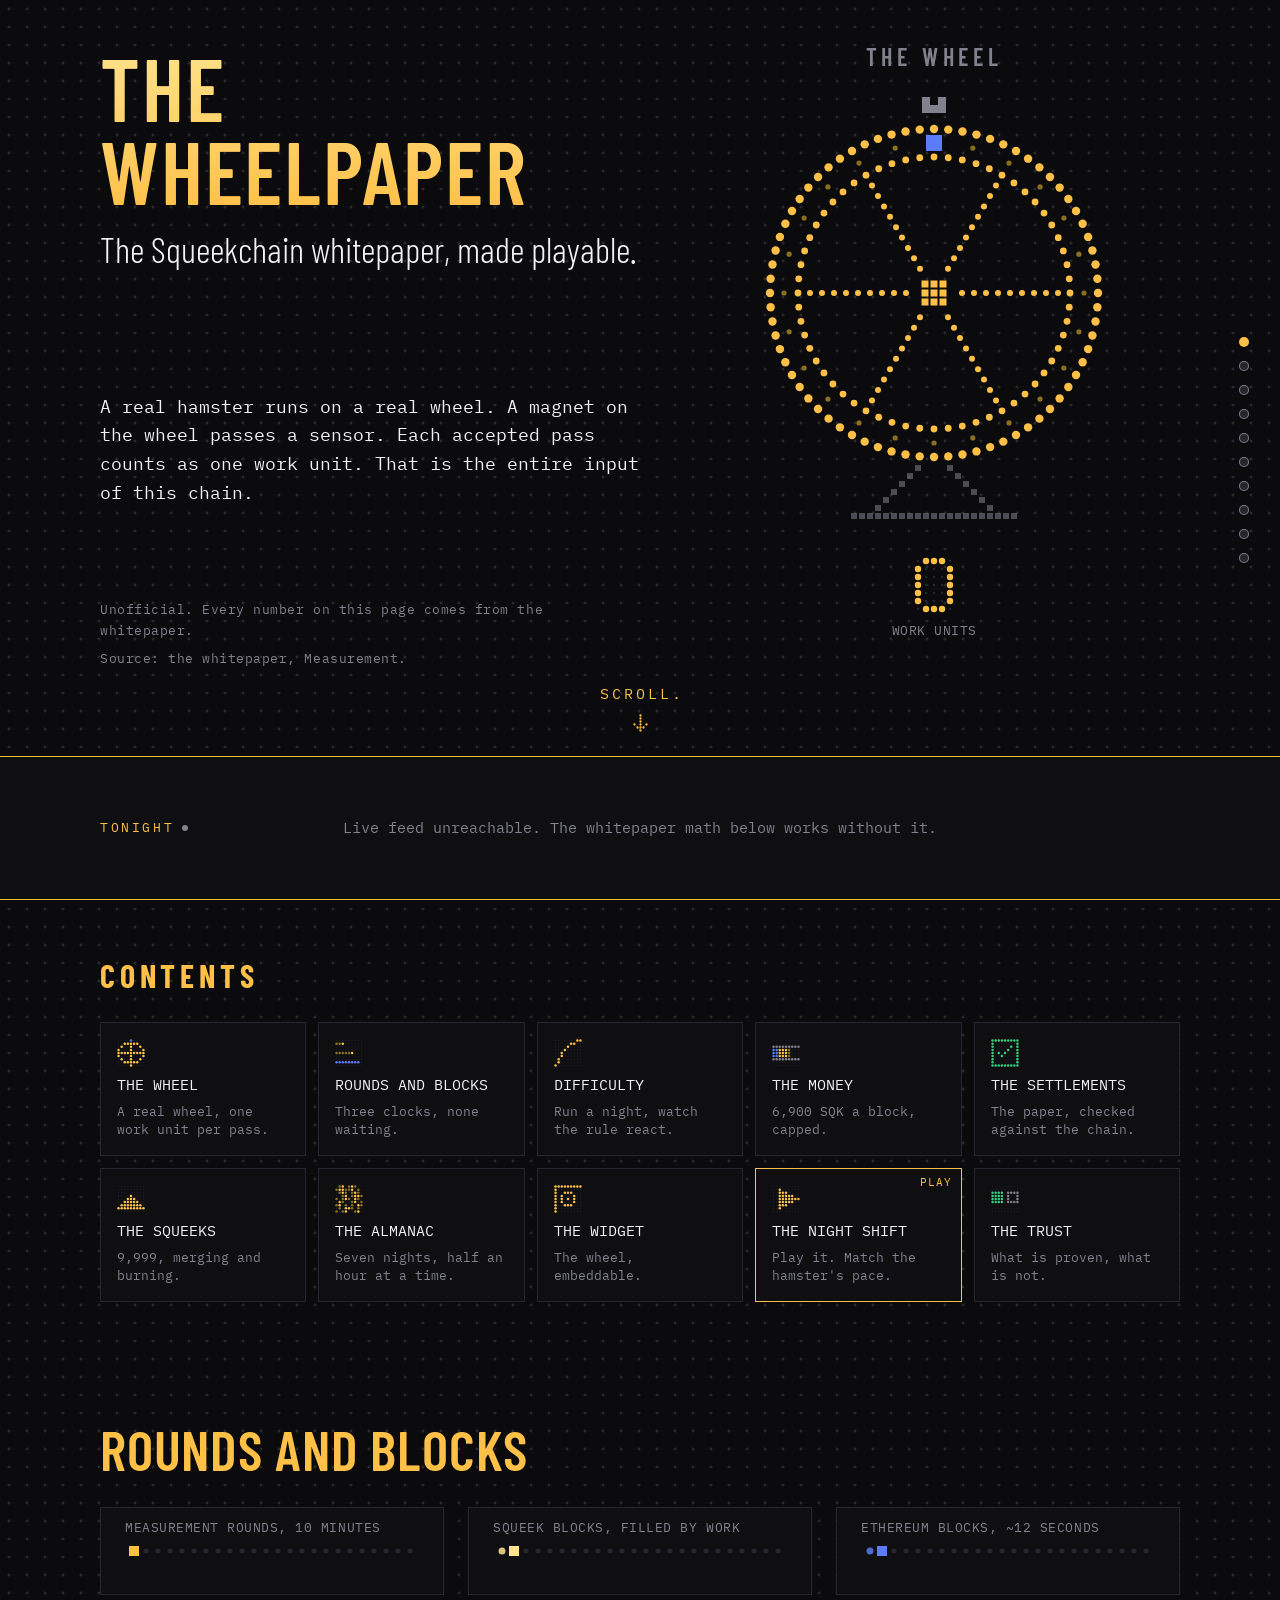
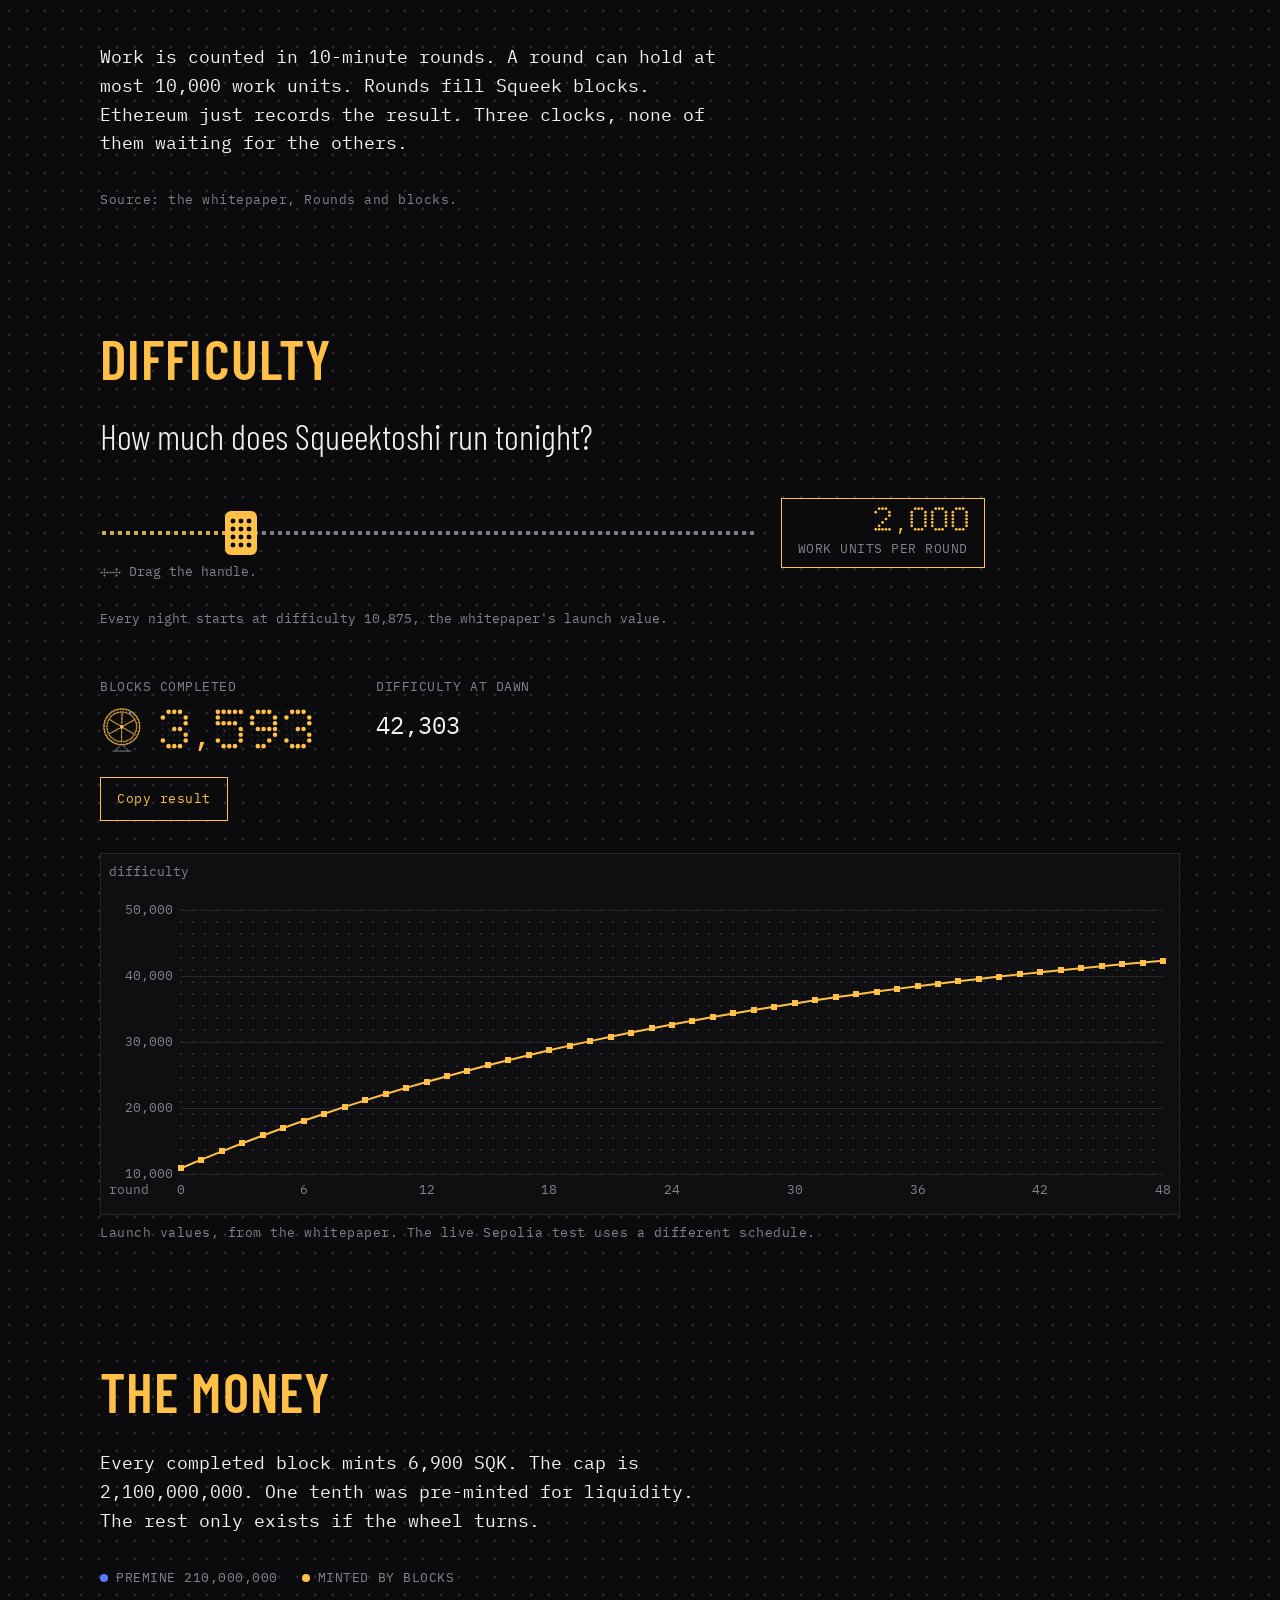
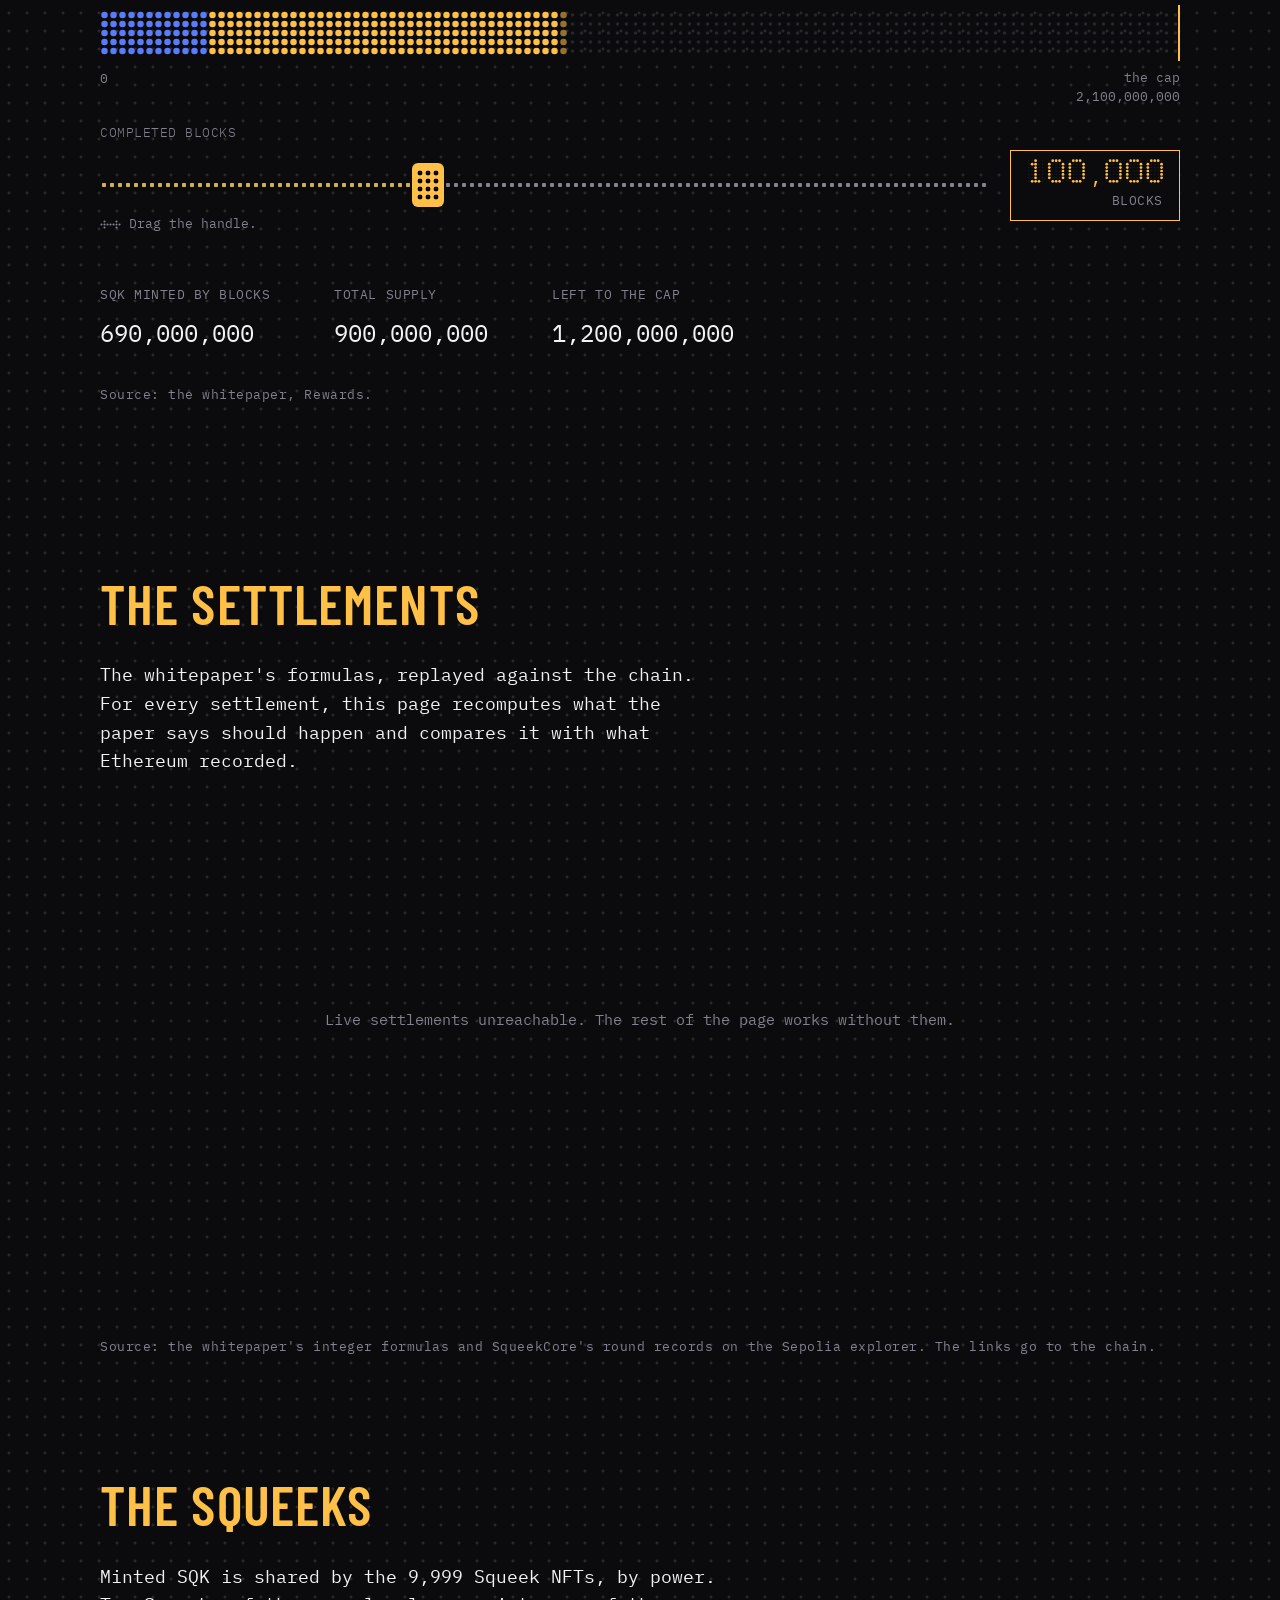
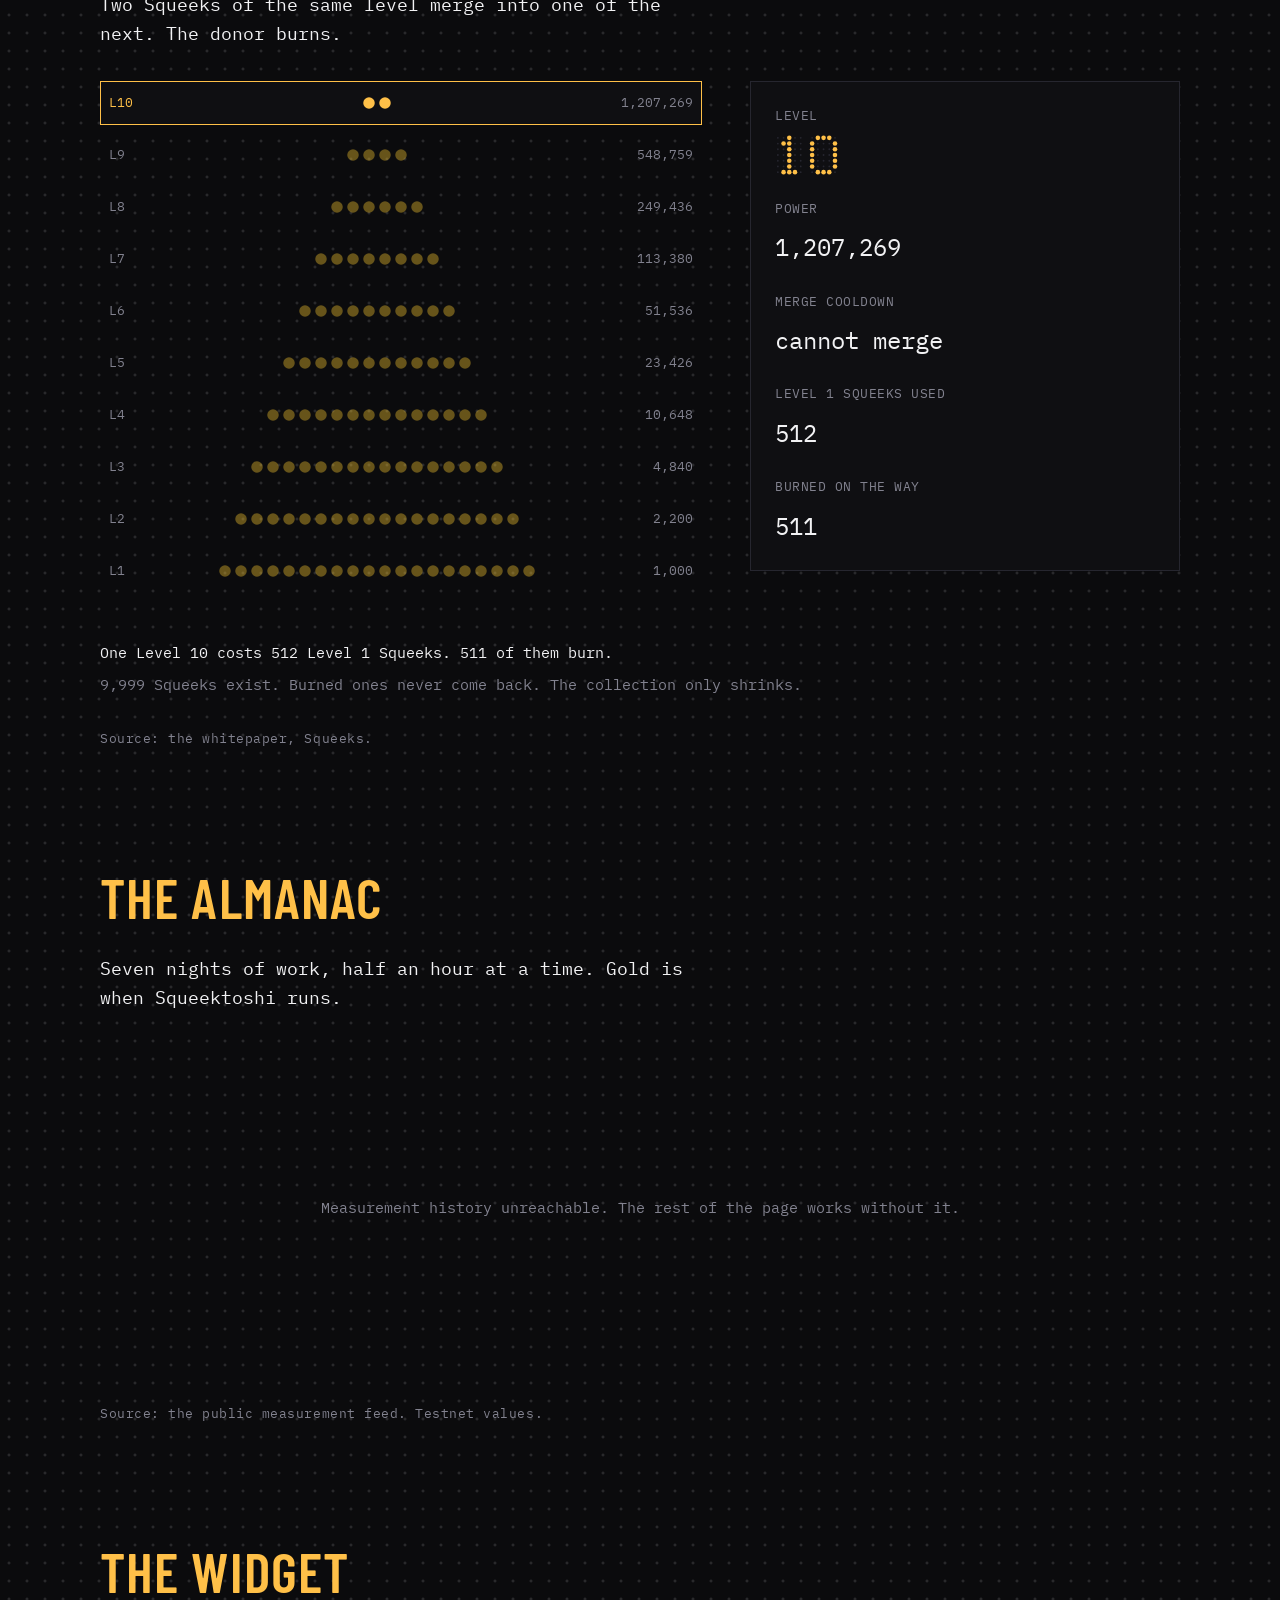
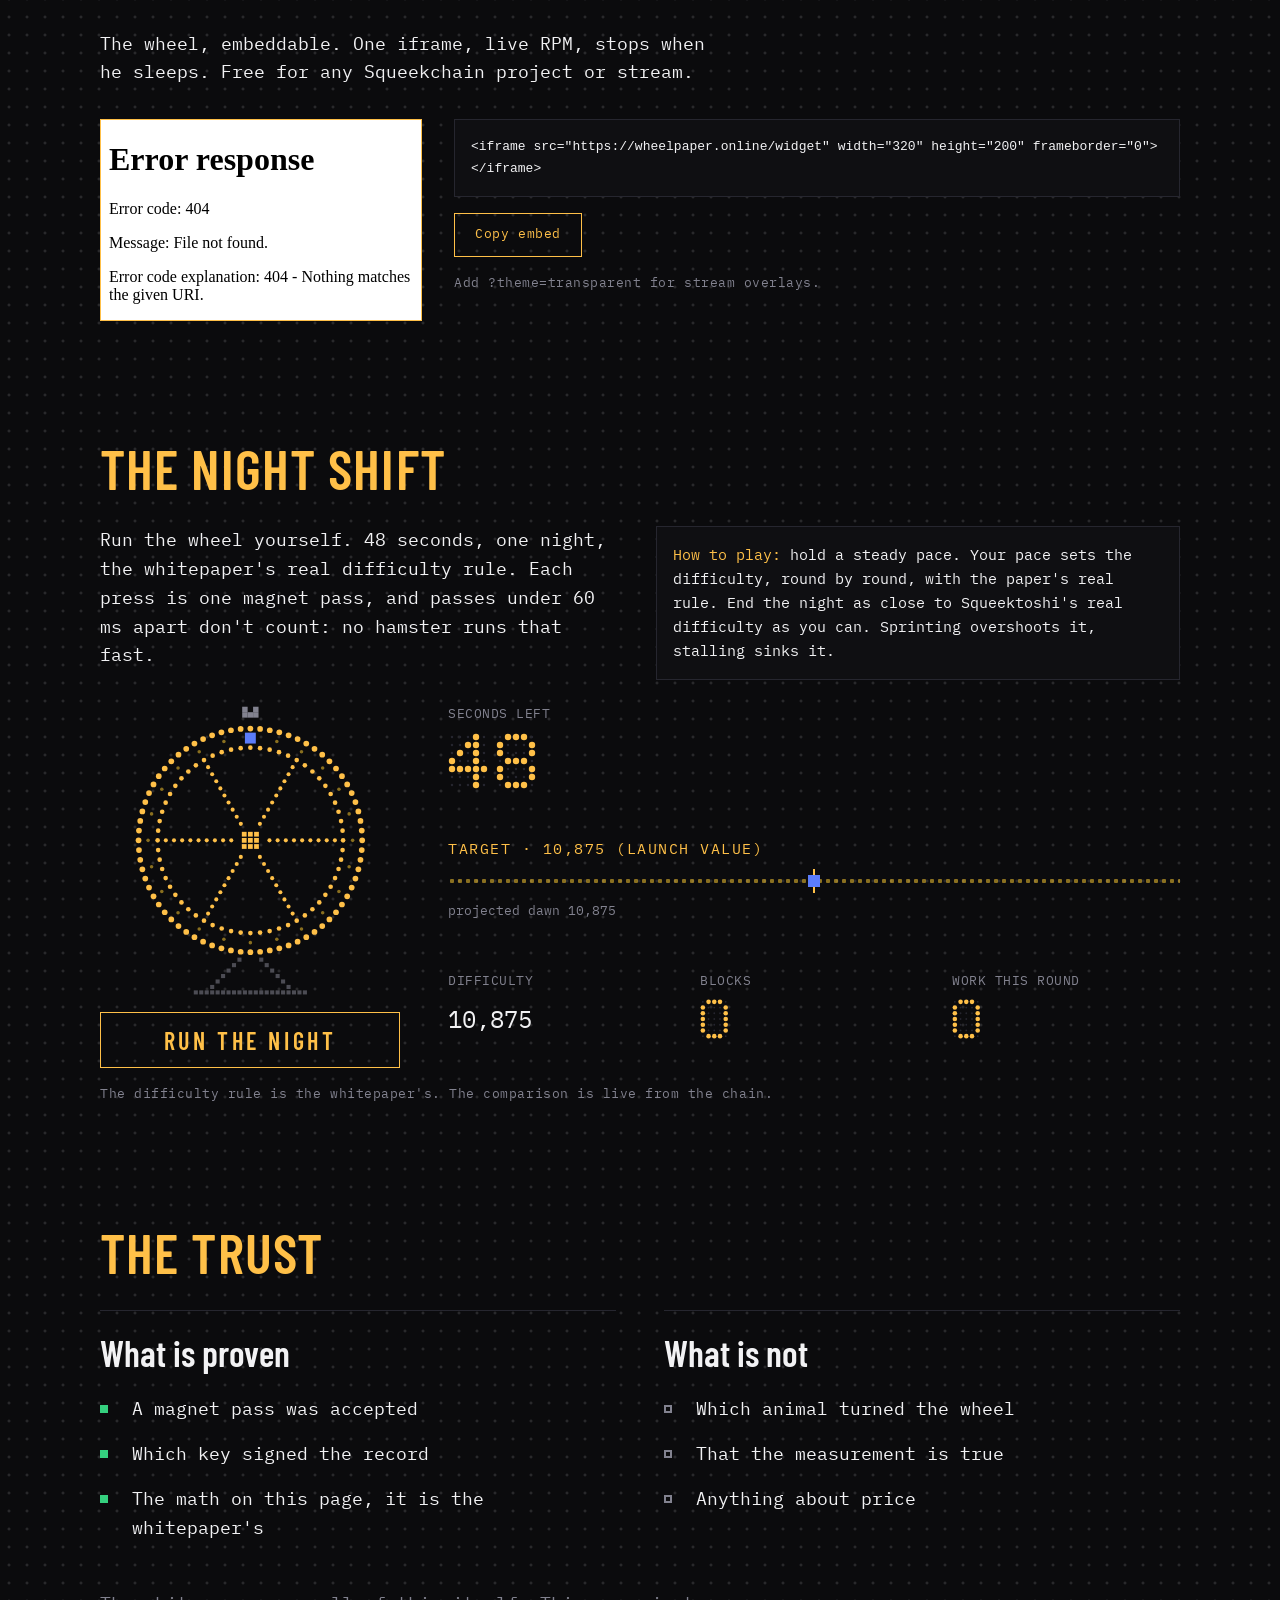
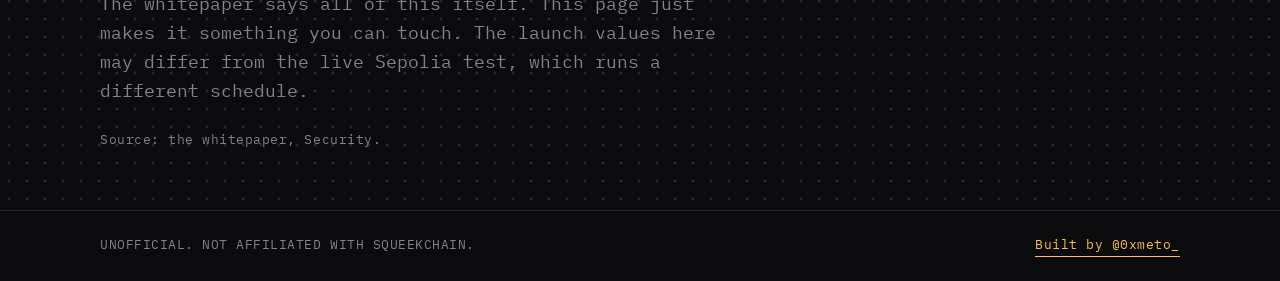
==== commit e403ea4f: "fix: og image on own domain Co-Authored-By: Claude Opus 5.5 <noreply@anthropic.com>" ====
--- a/index.html
+++ b/index.html
@@ -11,11 +11,11 @@
   <link rel="icon" href="favicon-32.png" type="image/png" sizes="32x32">
   <meta property="og:title" content="The Wheelpaper">
   <meta property="og:description" content="The Squeekchain whitepaper, made playable. Unofficial.">
-  <meta property="og:image" content="https://wheelpaper.vercel.app/assets/og.png">
+  <meta property="og:image" content="https://wheelpaper.online/assets/og.png">
   <meta property="og:image:width" content="1200">
   <meta property="og:image:height" content="630">
   <meta name="twitter:card" content="summary_large_image">
-  <meta name="twitter:image" content="https://wheelpaper.vercel.app/assets/og.png">
+  <meta name="twitter:image" content="https://wheelpaper.online/assets/og.png">
   <link rel="preconnect" href="https://fonts.googleapis.com">
   <link rel="preconnect" href="https://fonts.gstatic.com" crossorigin>
   <link rel="stylesheet" href="https://fonts.googleapis.com/css2?family=Barlow+Condensed:wght@300;600;700&family=IBM+Plex+Mono:wght@400&display=swap">
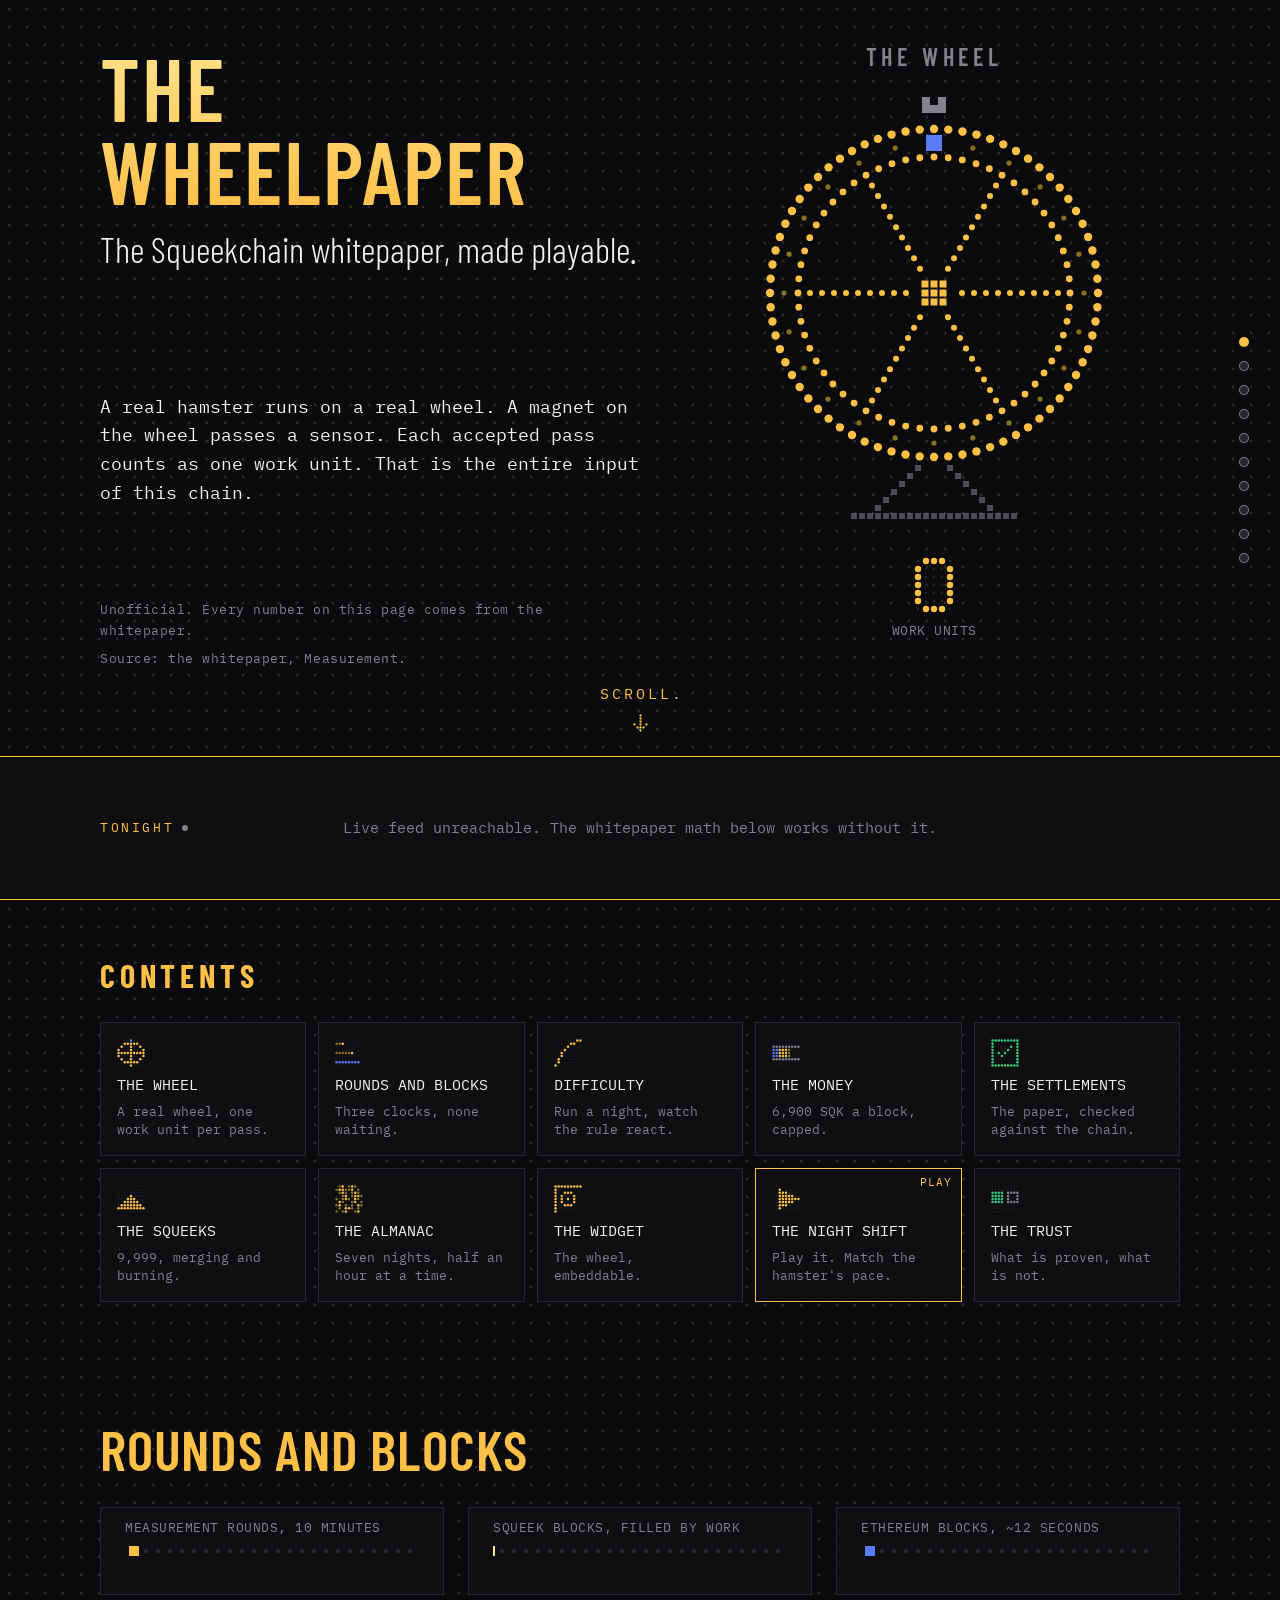
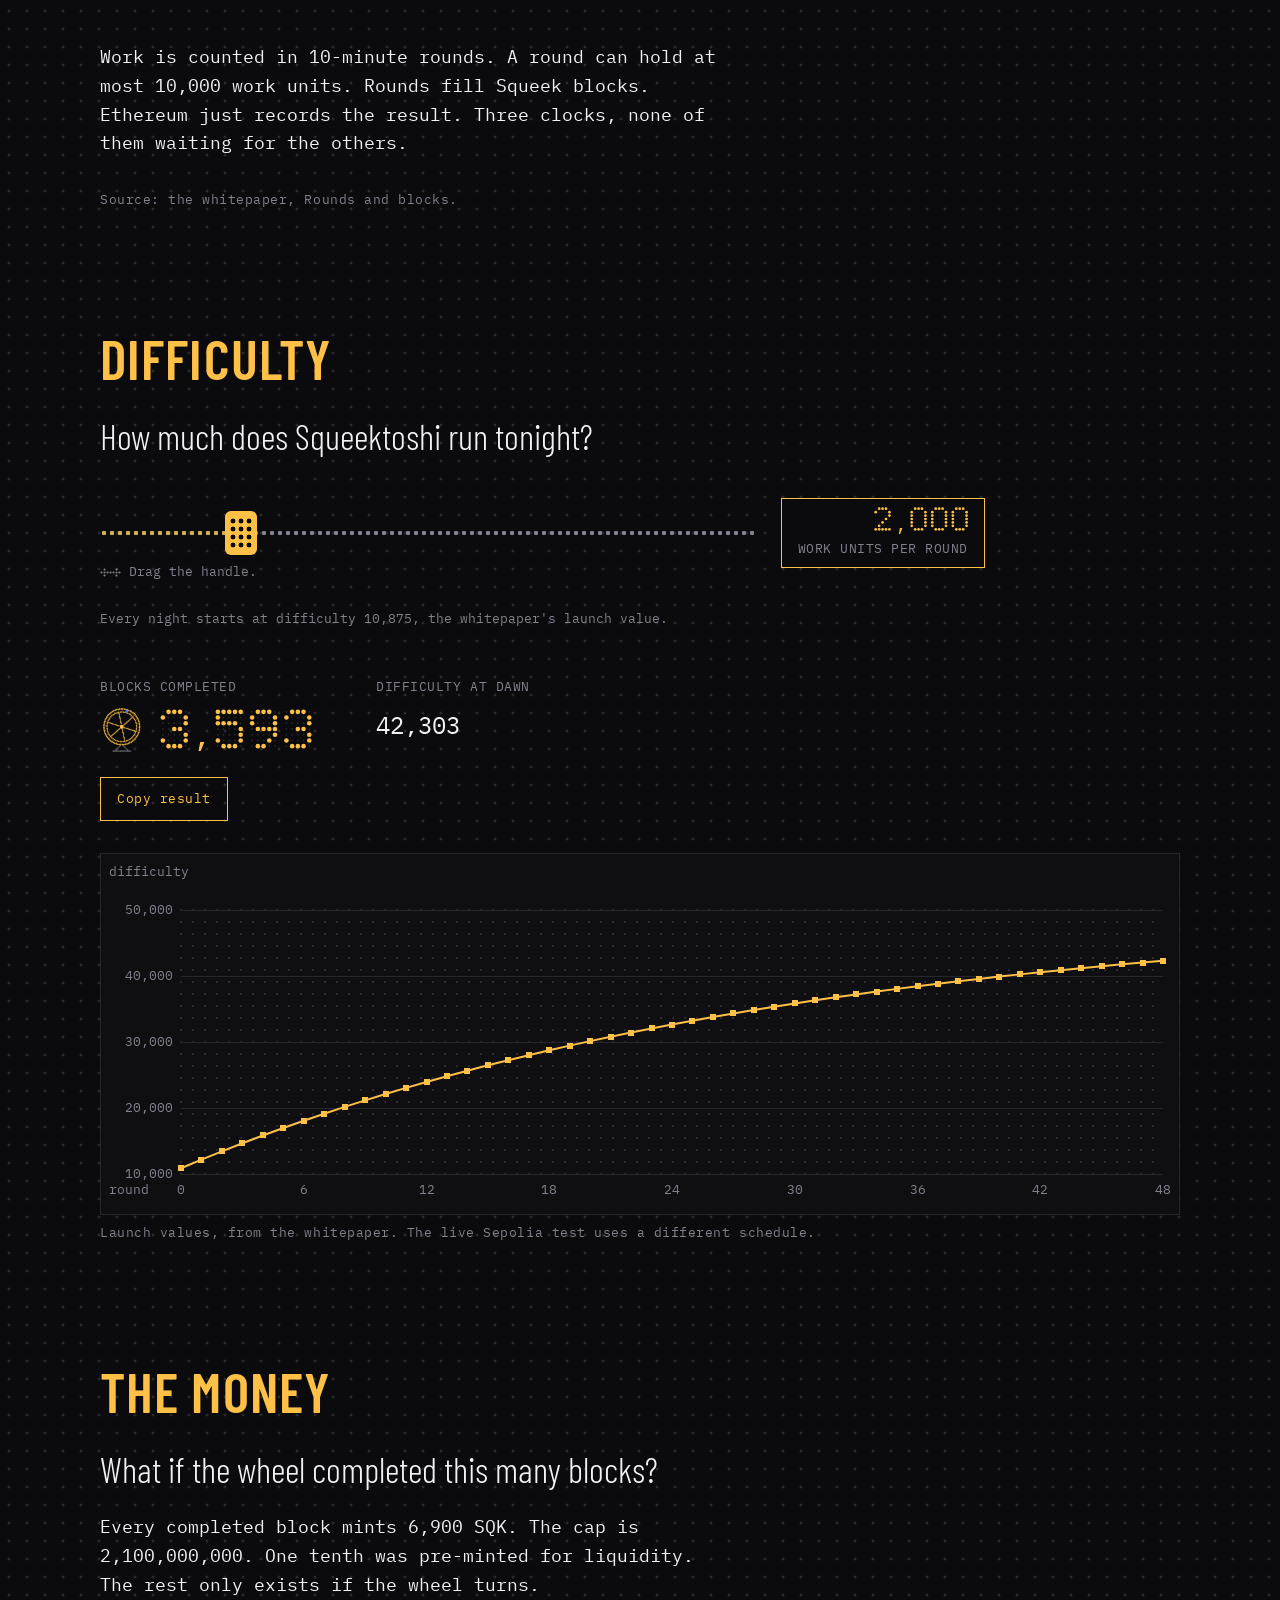
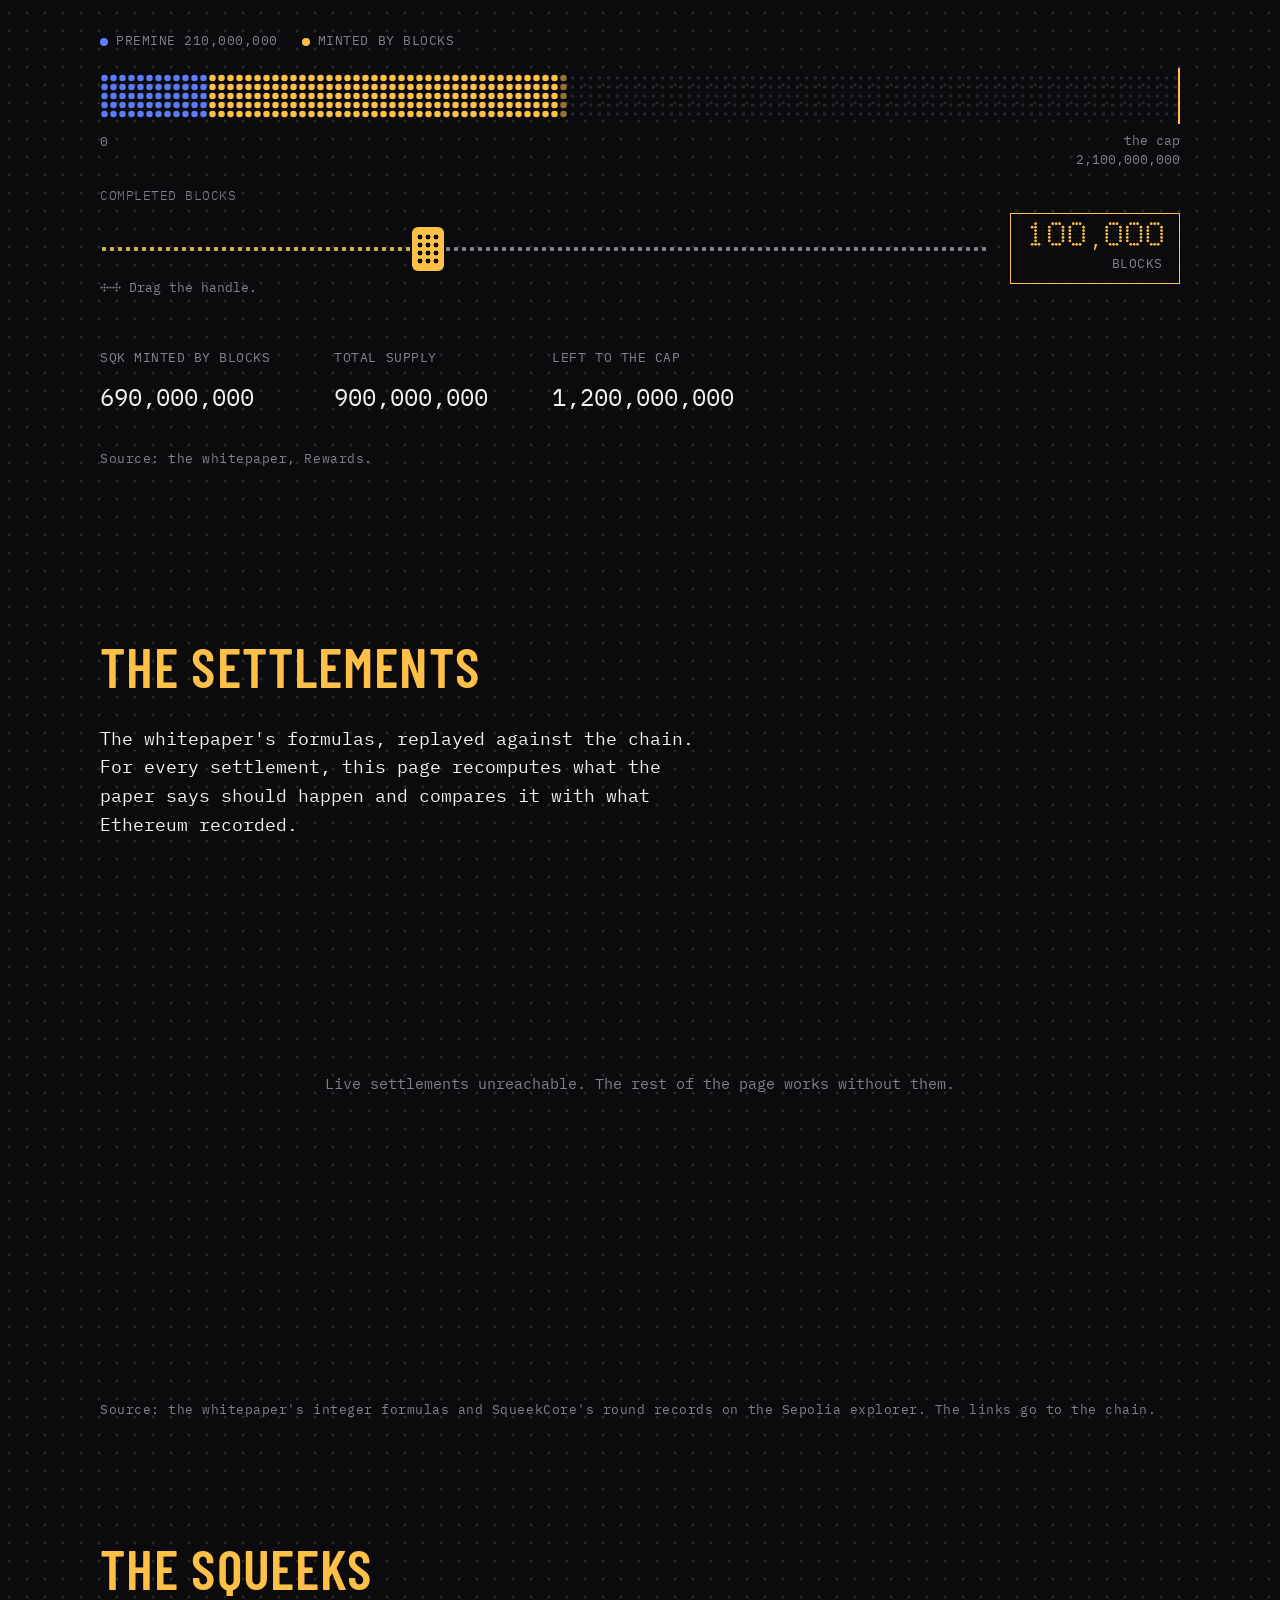
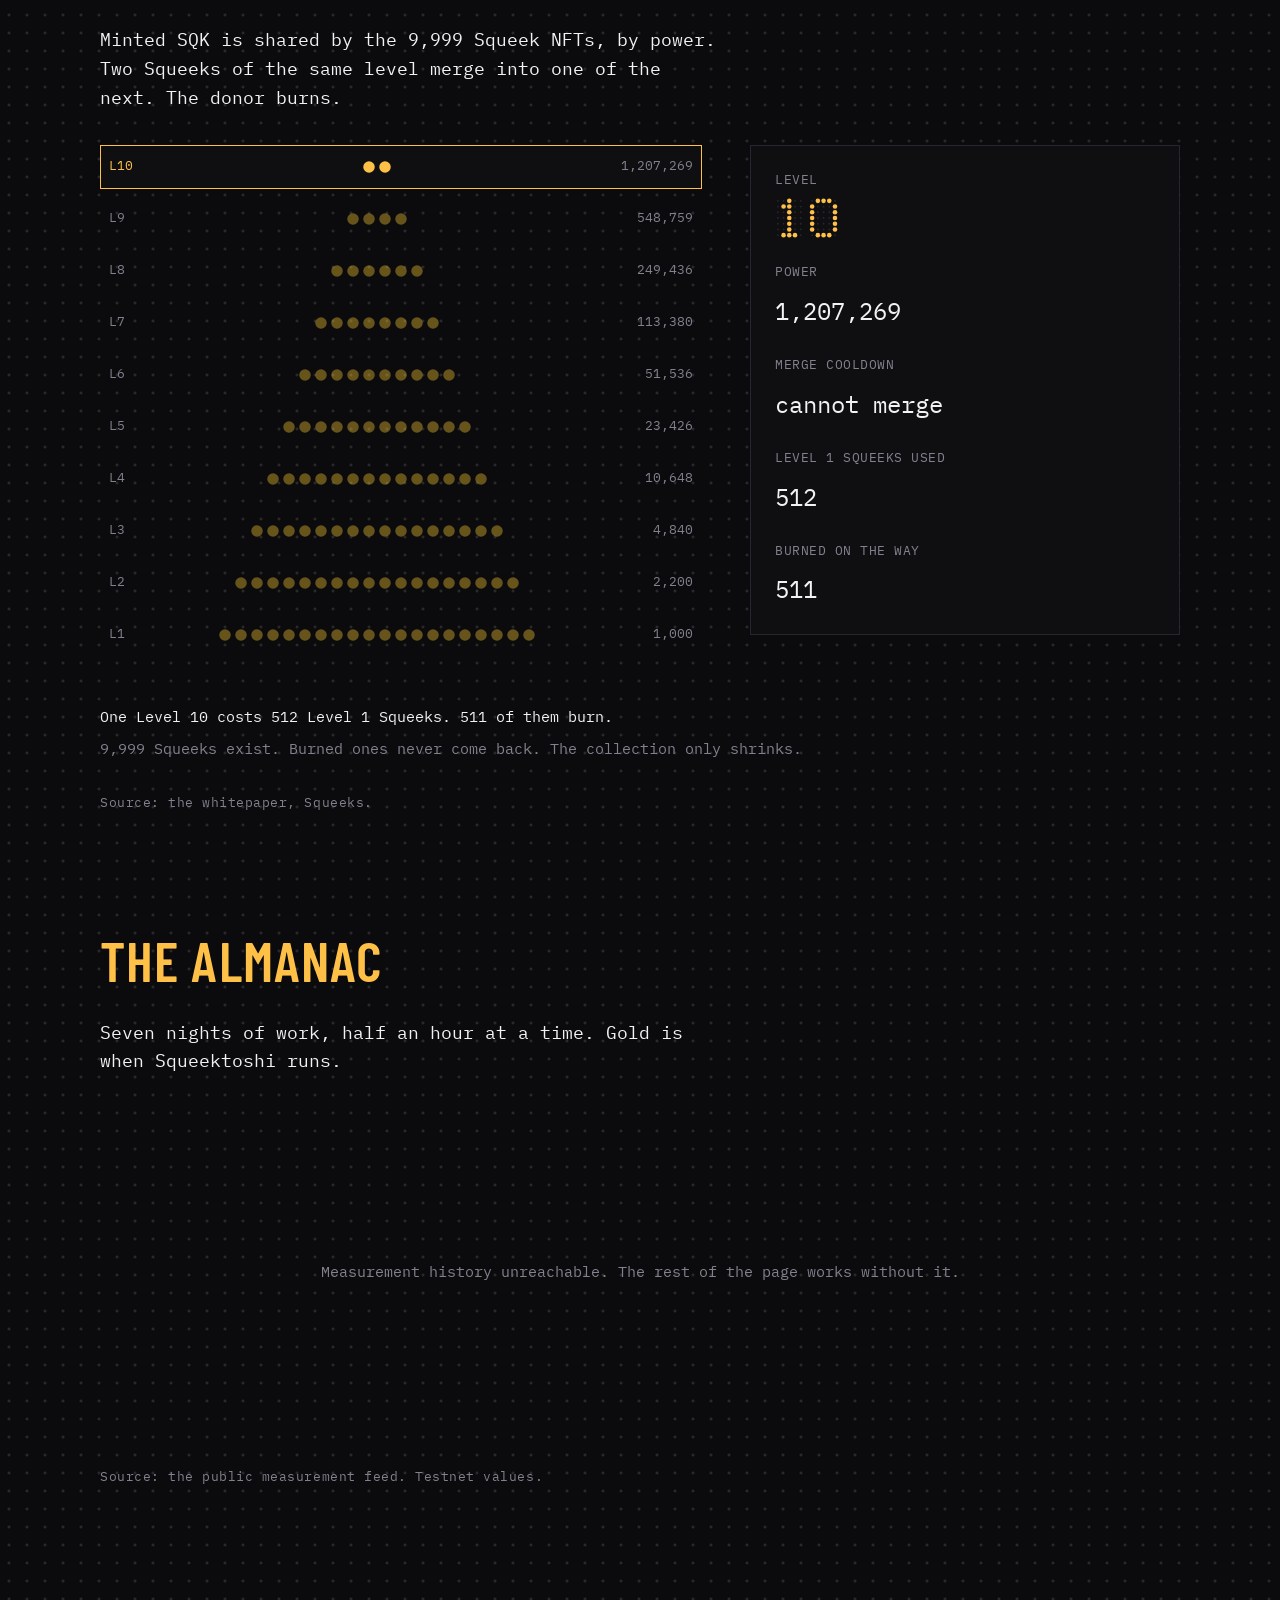
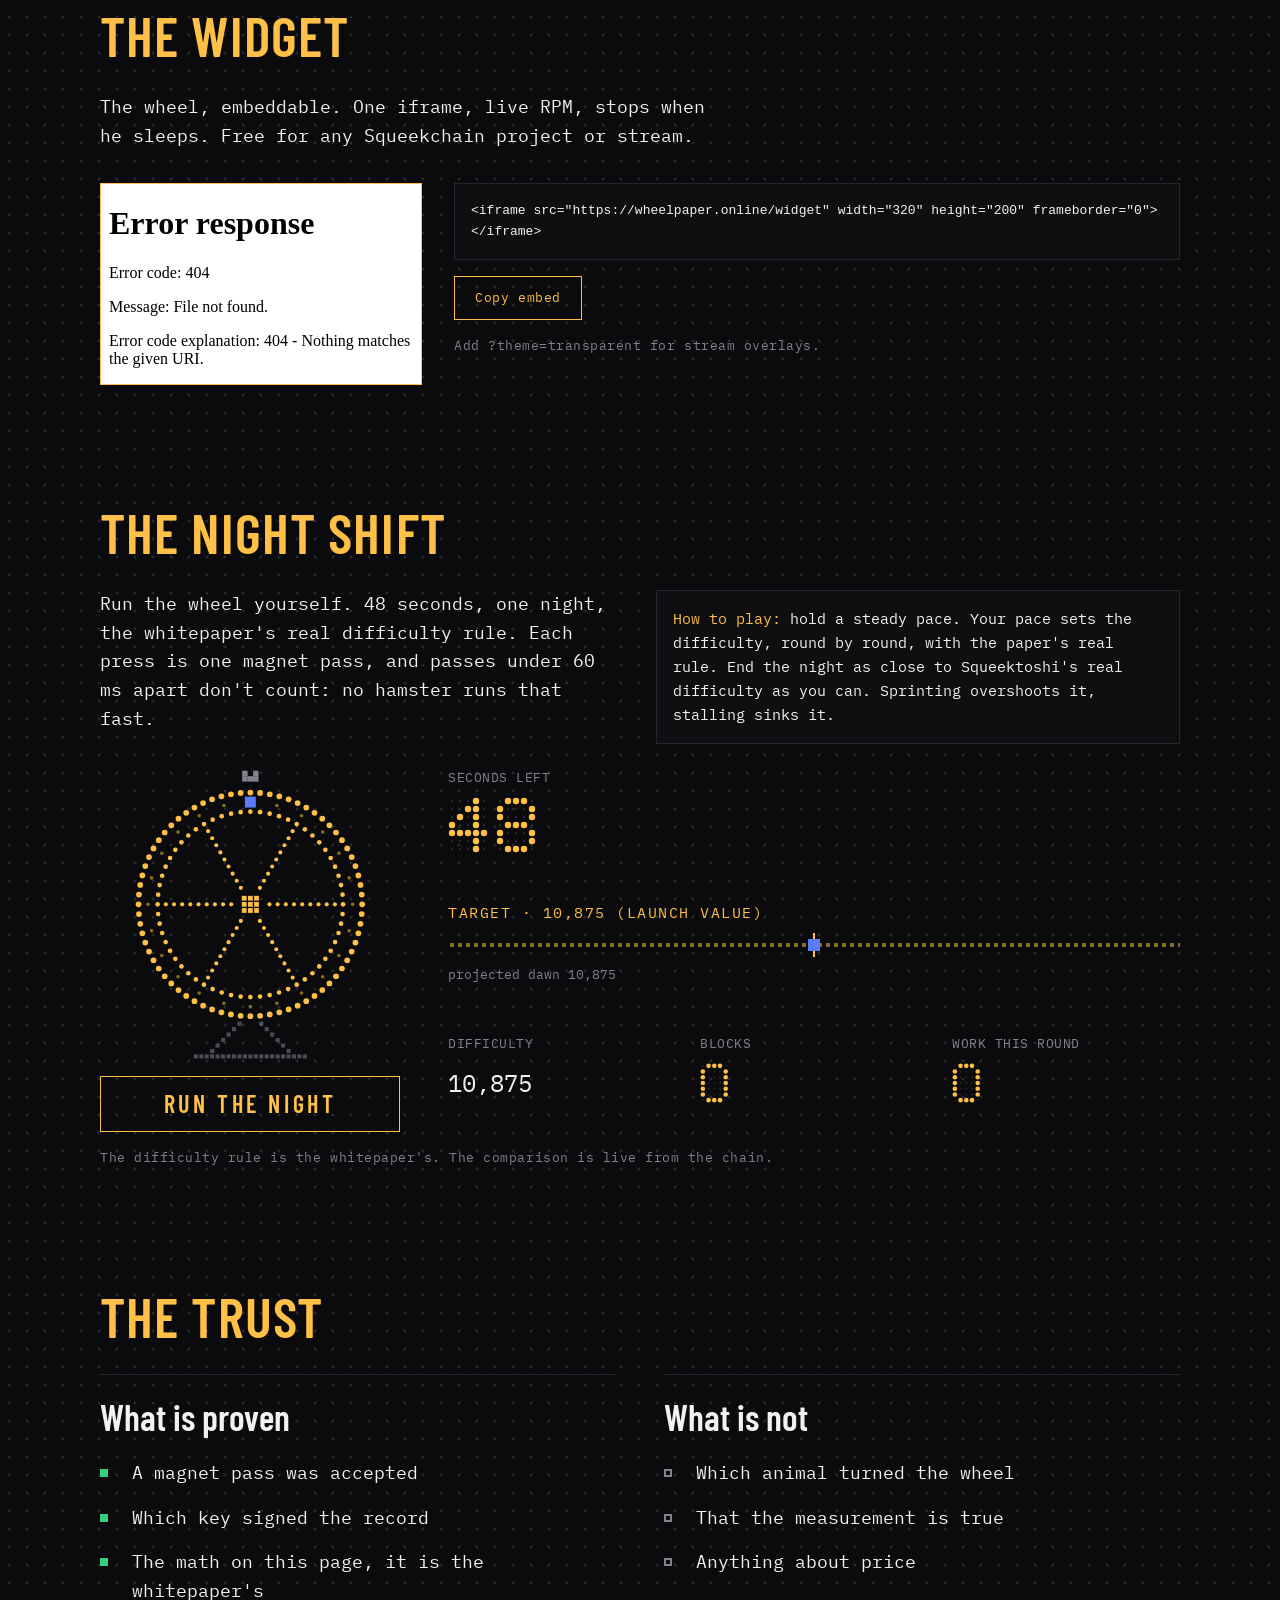
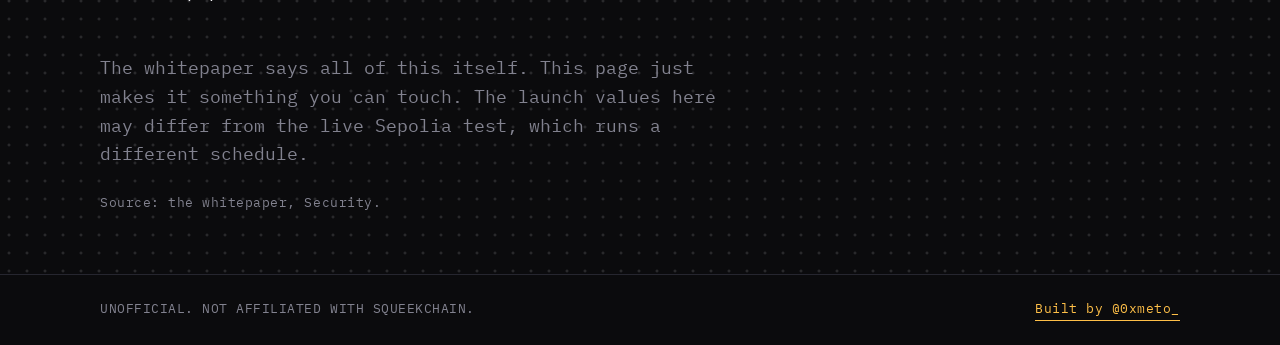
==== commit d36b16aa: "copy: question headline for the money Co-Authored-By: Claude Opus 5.5 <noreply@anthropic.com>" ====
--- a/index.html
+++ b/index.html
@@ -211,6 +211,7 @@
     <section class="s-money" id="money" aria-labelledby="t-money">
       <div class="wrap">
         <h2 class="h2" id="t-money">THE MONEY</h2>
+        <div class="control__label">What if the wheel completed this many blocks?</div>
         <p class="body">Every completed block mints 6,900 SQK. The cap is 2,100,000,000. One tenth was pre-minted for liquidity. The rest only exists if the wheel turns.</p>
 
         <figure class="supply">
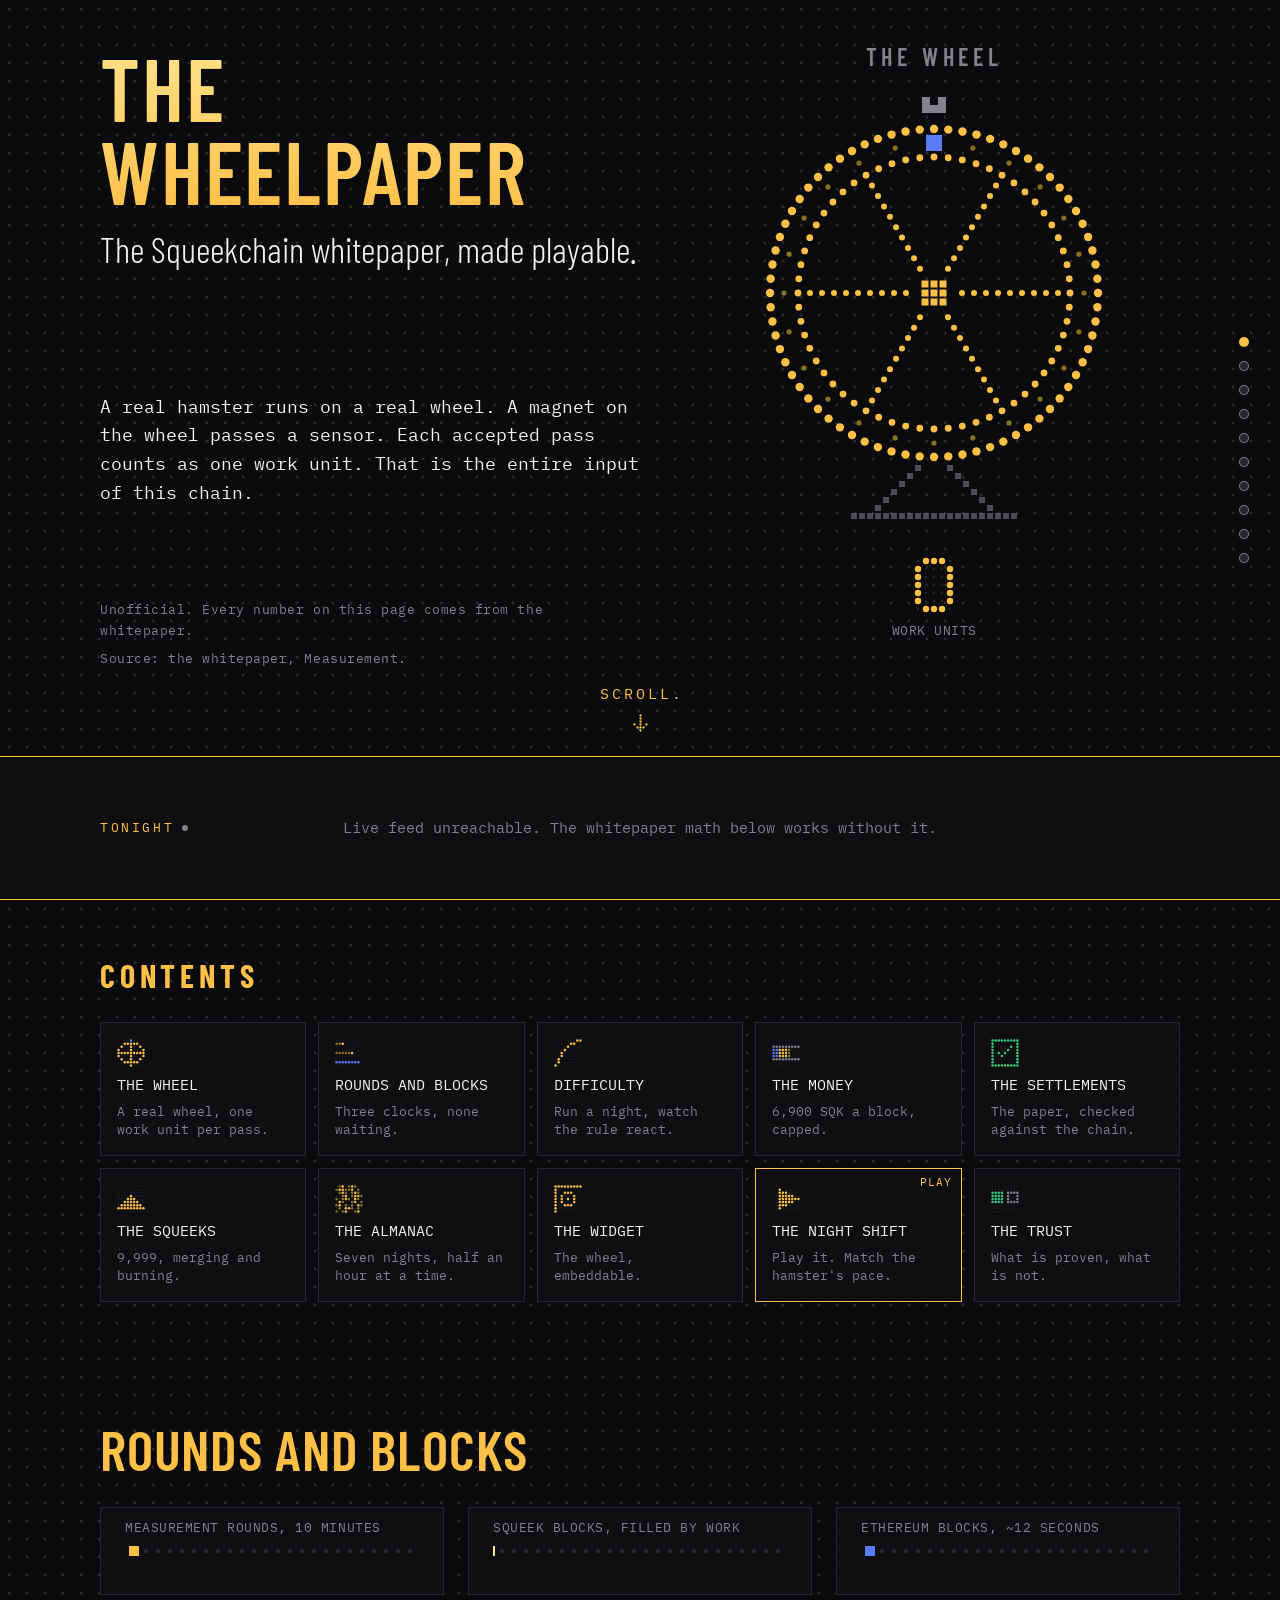
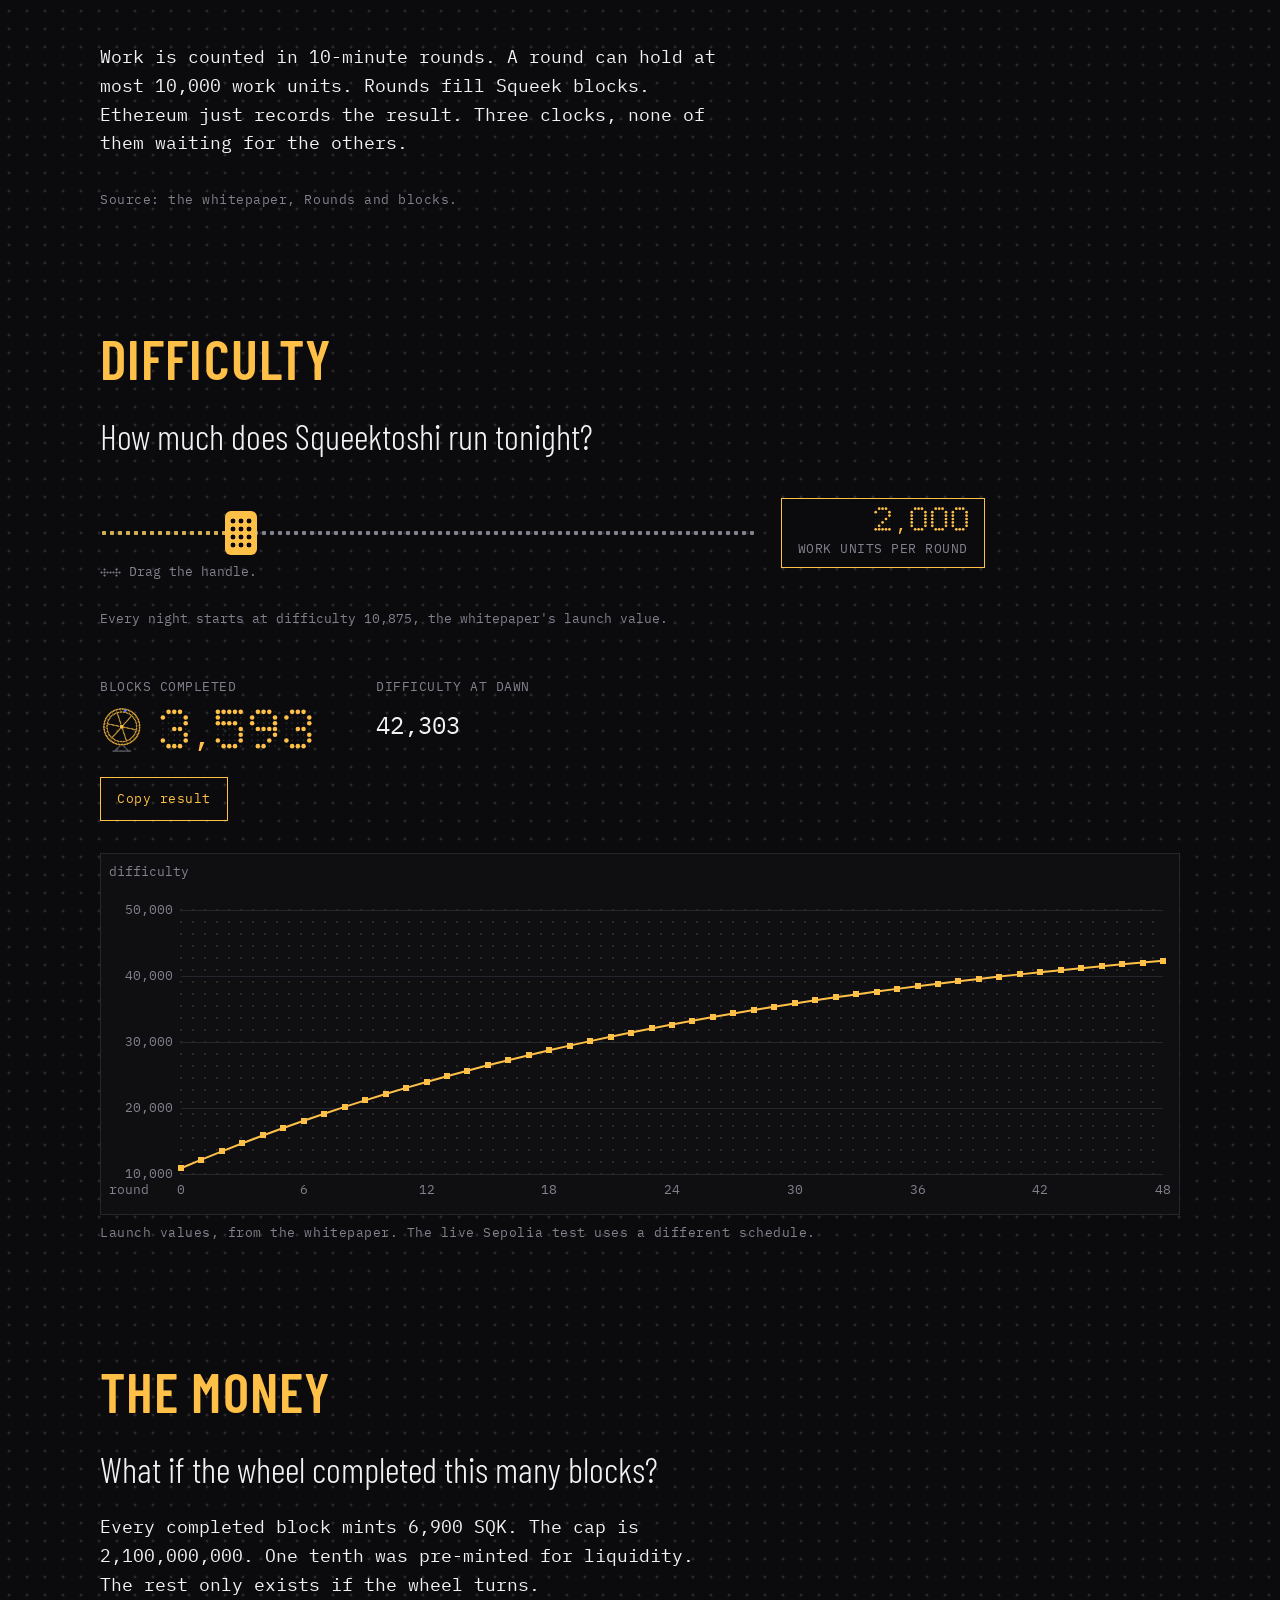
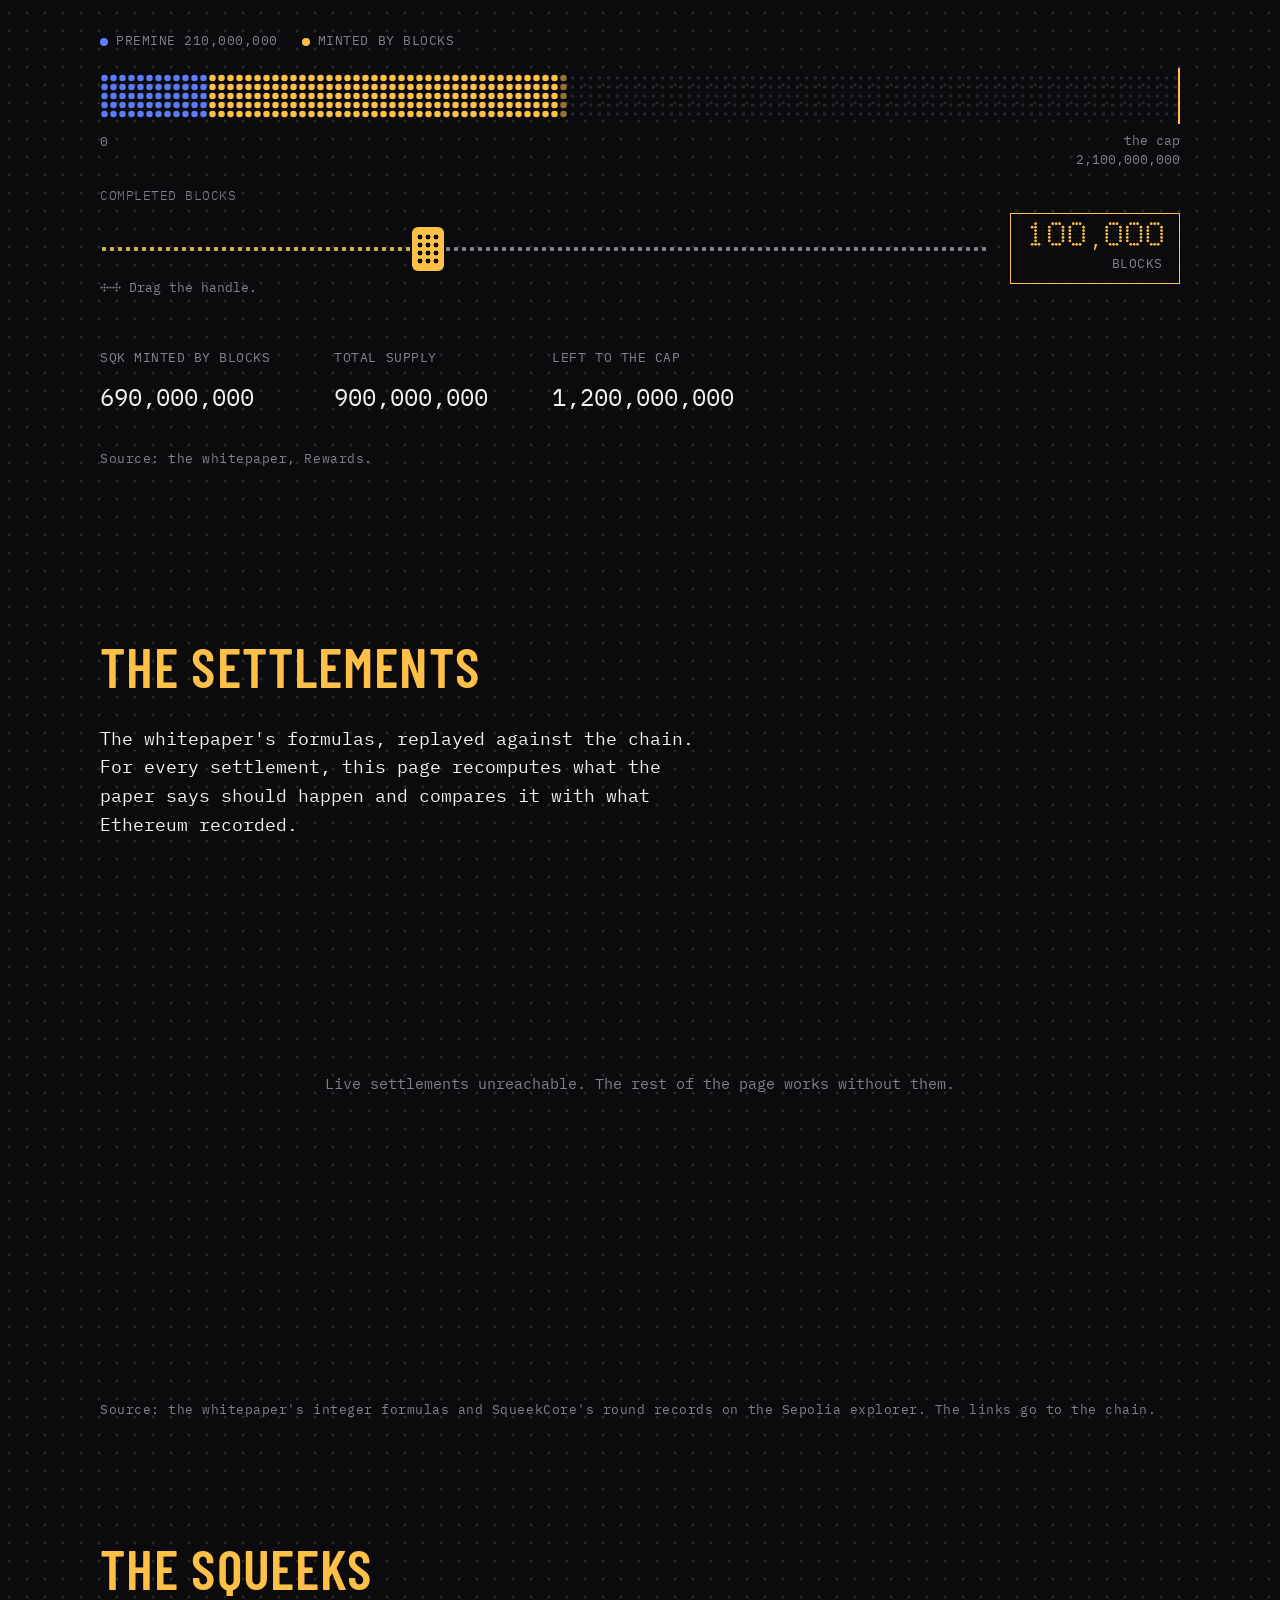
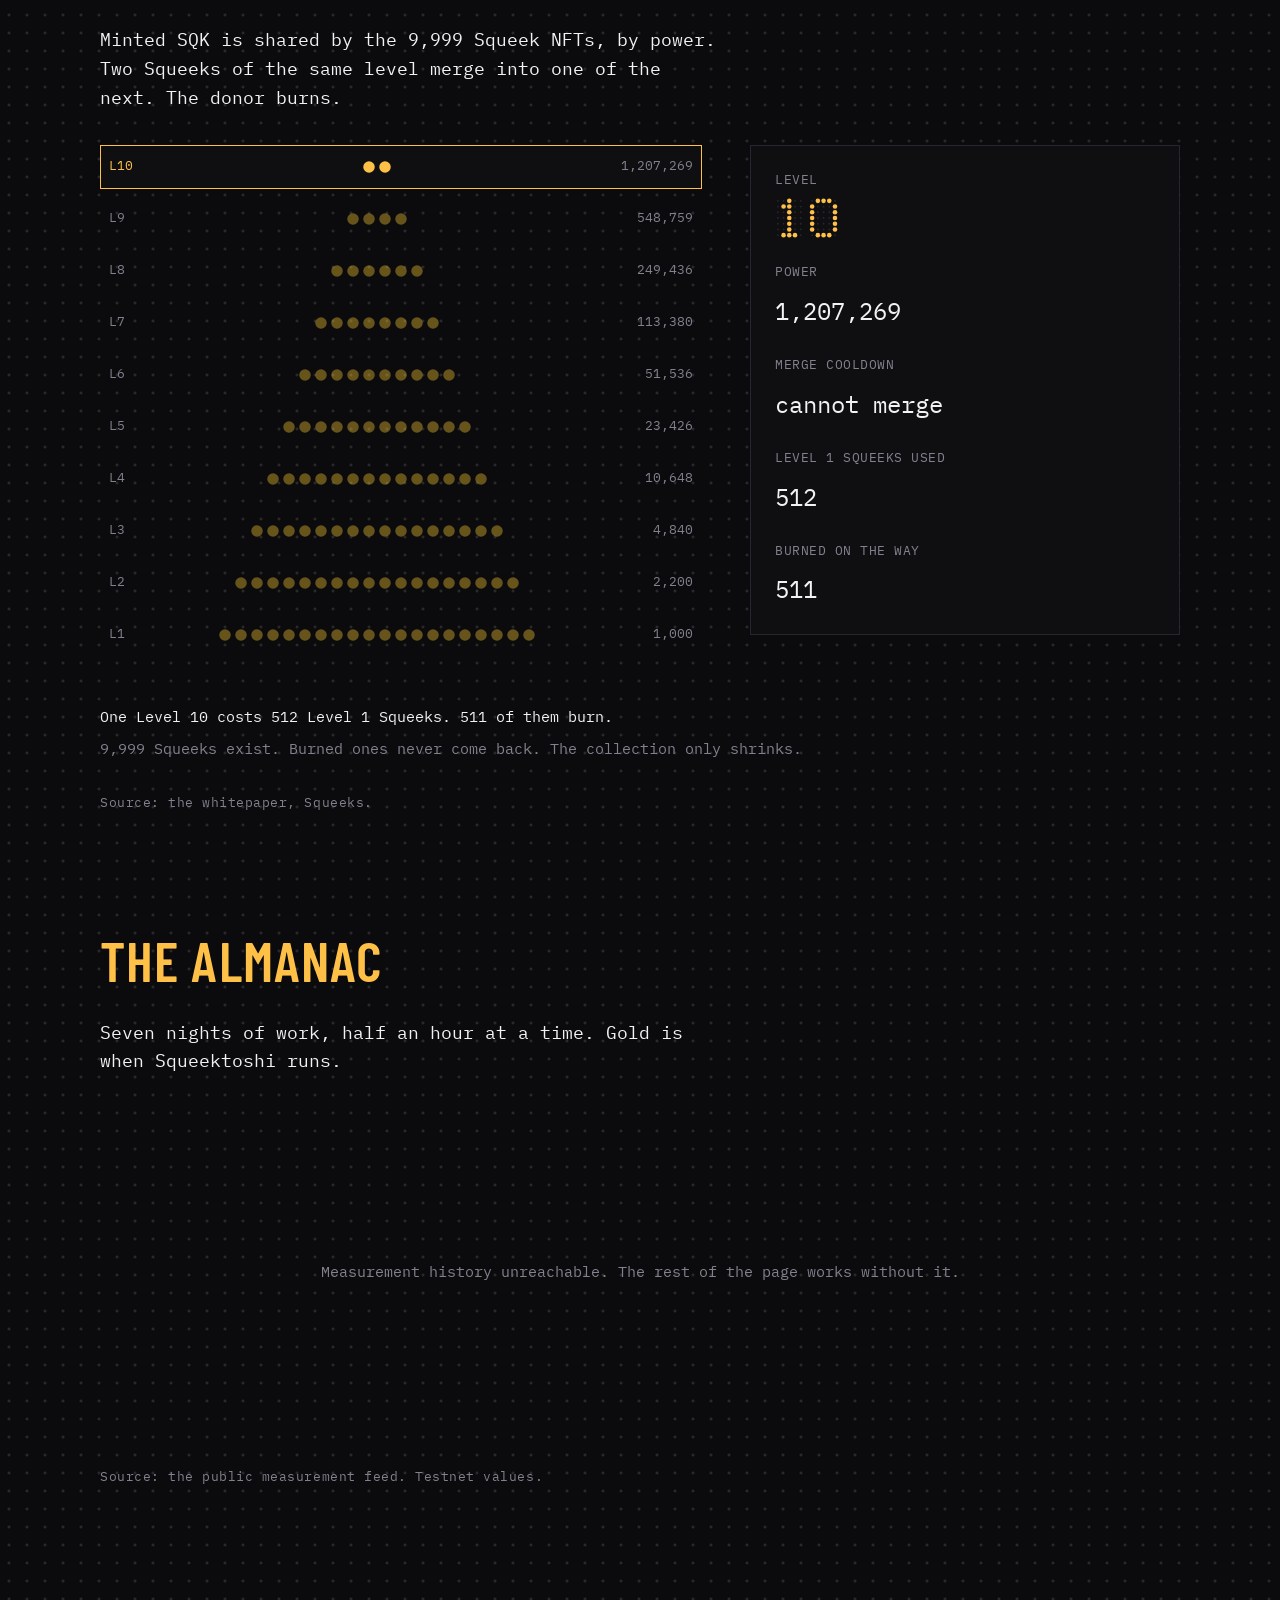
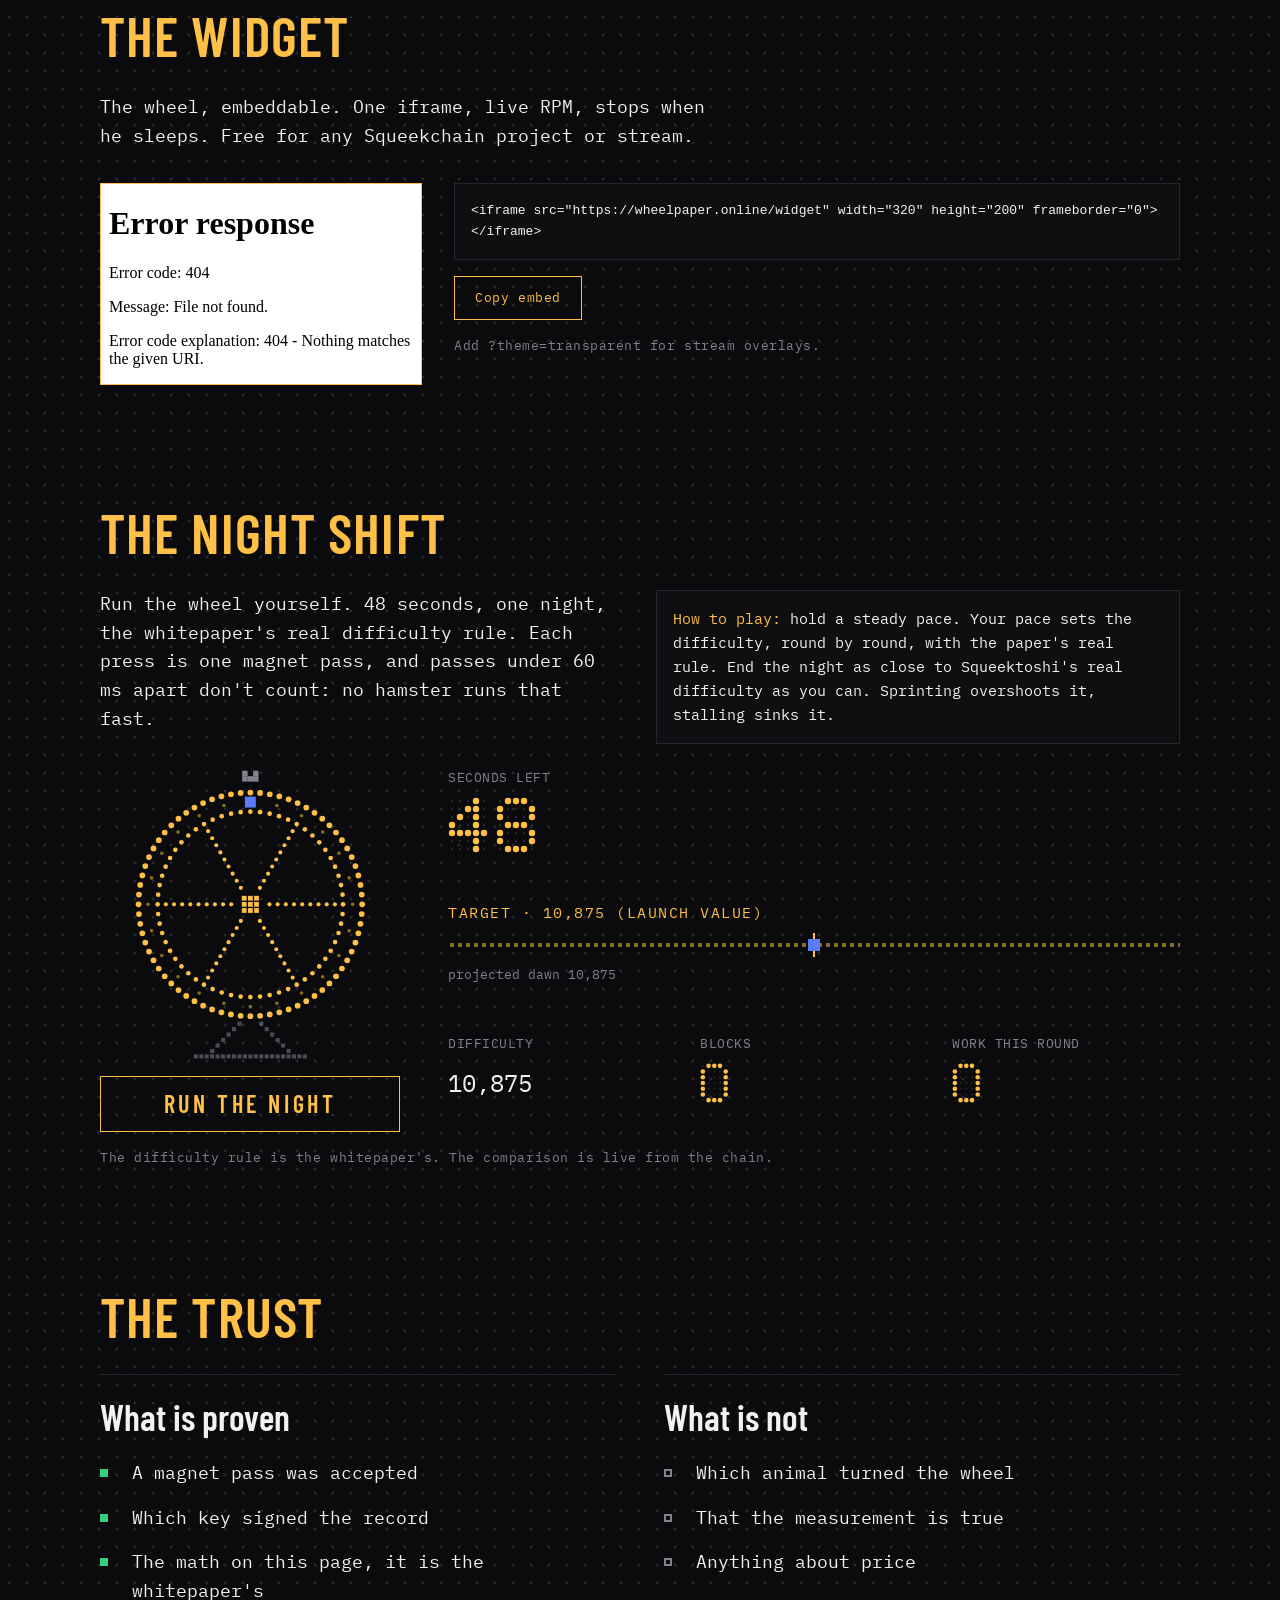
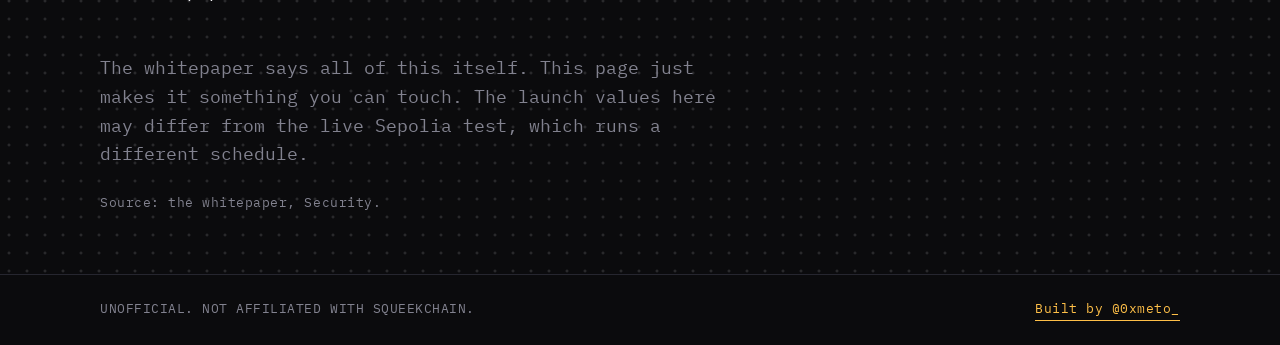
==== commit a91fac0f: "fix: reserve hero height, no first-paint shift Co-Authored-By: Claude Opus 5.5 <noreply@anthropic.co" ====
--- a/index.html
+++ b/index.html
@@ -19,7 +19,7 @@
   <link rel="preconnect" href="https://fonts.googleapis.com">
   <link rel="preconnect" href="https://fonts.gstatic.com" crossorigin>
   <link rel="stylesheet" href="https://fonts.googleapis.com/css2?family=Barlow+Condensed:wght@300;600;700&family=IBM+Plex+Mono:wght@400&display=swap">
-  <link rel="stylesheet" href="styles.css?v=14">
+  <link rel="stylesheet" href="styles.css?v=15">
 </head>
 <body>
   <nav class="secnav" id="secnav" aria-label="Sections">
@@ -445,11 +445,11 @@
     </div>
   </footer>
 
-  <script src="app.js?v=14"></script>
-  <script src="live.js?v=14"></script>
-  <script src="proof.js?v=14"></script>
-  <script src="almanac.js?v=14"></script>
-  <script src="nightshift.js?v=14"></script>
-  <script src="menu.js?v=14"></script>
+  <script src="app.js?v=15"></script>
+  <script src="live.js?v=15"></script>
+  <script src="proof.js?v=15"></script>
+  <script src="almanac.js?v=15"></script>
+  <script src="nightshift.js?v=15"></script>
+  <script src="menu.js?v=15"></script>
 </body>
 </html>
--- a/styles.css
+++ b/styles.css
@@ -28,8 +28,26 @@
   --t-base: 200ms;
   --ease: ease-out;
 
-  --font-head: "Barlow Condensed", "Arial Narrow", sans-serif;
-  --font-mono: "IBM Plex Mono", ui-monospace, monospace;
+  --font-head: "Barlow Condensed", "Barlow Condensed Fallback", "Arial Narrow", sans-serif;
+  --font-mono: "IBM Plex Mono", "IBM Plex Mono Fallback", ui-monospace, monospace;
+}
+
+/* Fallback faces cut to the web fonts' measurements, so the swap keeps every line break and baseline. size-adjust matches
+   the width of this page's own text; the overrides are the web font's ascent and descent divided by that size-adjust. */
+@font-face {
+  font-family: "Barlow Condensed Fallback"; font-weight: 600 700;
+  src: local("Arial Bold"), local("Arial-BoldMT"), local("Liberation Sans Bold"), local("Helvetica Bold"), local("Roboto Bold");
+  size-adjust: 67.1%; ascent-override: 149.03%; descent-override: 29.81%; line-gap-override: 0%;
+}
+@font-face {
+  font-family: "Barlow Condensed Fallback"; font-weight: 300 500;
+  src: local("Arial"), local("ArialMT"), local("Liberation Sans"), local("Helvetica"), local("Roboto");
+  size-adjust: 74.2%; ascent-override: 134.77%; descent-override: 26.95%; line-gap-override: 0%;
+}
+@font-face {
+  font-family: "IBM Plex Mono Fallback"; font-weight: 400;
+  src: local("Courier New"), local("CourierNewPSMT"), local("Liberation Mono"), local("Menlo"), local("Roboto Mono");
+  ascent-override: 102.5%; descent-override: 27.5%; line-gap-override: 0%;
 }
 
 @media (max-width: 720px) {
@@ -88,11 +106,11 @@
 .chart canvas, .clock__track { pointer-events: none; }
 
 /* 1. wheel */
-.s-wheel { flex: 1 0 auto; display: flex; flex-direction: column; justify-content: center; position: relative; padding: var(--s8) 0 var(--s12); }
+.s-wheel { display: flex; flex-direction: column; justify-content: center; position: relative; padding: var(--s8) 0 var(--s12); }
 .s-wheel__grid { display: grid; grid-template-columns: 1.1fr 1fr; gap: var(--s6); align-items: center; width: 100%; }
 /* both columns share one height: title top meets the wheel heading, the small line sits on the counter label's line */
 .s-wheel__grid { align-items: stretch; }
-.s-wheel__copy { display: flex; flex-direction: column; }
+.s-wheel__copy { display: grid; grid-template-rows: auto auto 1fr minmax(49.6px, auto); } /* the last row holds the notes, so the body centres the same with or without them */
 .s-wheel__copy .body { margin: auto 0; }
 .s-wheel__notes { display: grid; gap: var(--s1); }
 .s-wheel__fig { margin: 0; display: flex; flex-direction: column; align-items: center; gap: var(--s3); }
@@ -106,7 +124,7 @@
 .wheel .magnet { fill: var(--blue); }
 .wheel__sensor .px { fill: var(--muted); transition: fill var(--t-fast) var(--ease); }
 .wheel__sensor.is-hit .px { fill: var(--green); }
-.counter { display: flex; flex-direction: column; align-items: center; gap: var(--s1); }
+.counter { align-self: stretch; display: flex; flex-direction: column; align-items: center; gap: var(--s1); }
 @keyframes spin { to { transform: rotate(360deg); } }
 .scroll-hint {
   position: absolute; left: 0; right: 0; bottom: var(--s3); margin: 0;
@@ -319,17 +337,17 @@
 
 @media (max-width: 720px) {
   /* first viewport at 375px: title, subtitle, wheel heading, wheel and counter; body copy follows */
-  .s-wheel__grid { grid-template-columns: 1fr; gap: 0; }
+  .s-wheel__grid { --wheel-h: clamp(150px, calc(100svh - 440px), 320px); grid-template-columns: 1fr; gap: 0; grid-template-rows: auto auto minmax(calc(var(--hero-fig) + var(--wheel-h)), auto) auto auto; }
   .s-wheel__copy { display: contents; }
-  .s-wheel__grid .title { order: 1; }
-  .s-wheel__grid .subtitle { order: 2; font-size: var(--fs-24); margin: var(--s1) 0 var(--s3); }
-  .s-wheel__fig { order: 3; gap: var(--s1); margin-bottom: var(--s4); }
-  .s-wheel__grid .body { order: 4; }
-  .s-wheel__notes { order: 5; }
+  .s-wheel__grid .title { grid-row: 1; }
+  .s-wheel__grid .subtitle { grid-row: 2; font-size: var(--fs-24); margin: var(--s1) 0 var(--s3); }
+  .s-wheel__fig { grid-row: 3; gap: var(--s1); margin-bottom: var(--s4); }
+  .s-wheel__grid .body { grid-row: 4; }
+  .s-wheel__notes { grid-row: 5; }
   .s-wheel__copy .body { margin: 0 0 var(--s3); }
   .s-wheel { padding-top: var(--s4); }
   .s-wheel__h2 { text-align: left; }
-  .wheel { width: auto; max-width: 100%; height: clamp(150px, calc(100svh - 440px), 320px); }
+  .wheel { width: auto; max-width: 100%; height: var(--wheel-h); }
   .clocks { grid-template-columns: 1fr; gap: var(--s2); }
   .control__label { font-size: var(--fs-24); }
   .control__label.control__label--small { font-size: var(--fs-13); }
@@ -358,8 +376,8 @@
 }
 
 /* TONIGHT strip: live Sepolia values. Fixed height in every state, so data arriving never moves the page (tablets: see THE COVER). */
+.cover { --tn-h: 144px; }
 .tonight {
-  --tn-h: 144px;
   height: var(--tn-h); overflow: hidden;
   background: var(--surface);
   border-top: 1px solid var(--gold-2); border-bottom: 1px solid var(--gold-2);
@@ -392,7 +410,7 @@
 .tonight[data-state="unreachable"] .tonight__down { visibility: visible; }
 
 @media (max-width: 720px) {
-  .tonight { --tn-h: 344px; }
+  .cover { --tn-h: 344px; }
   .tonight__row { flex-direction: column; align-items: flex-start; justify-content: center; gap: var(--s2); }
   .tonight__readouts { flex-direction: column; gap: var(--s2); }
 }
@@ -714,18 +732,29 @@
    Hero and TONIGHT strip together are exactly one screen: the strip keeps its height, the hero takes the rest, and the
    fold lands on the strip's bottom edge. The wheel gives way to the viewport's height, as it already does on phones:
    449px is the strip plus the hero's padding, the rest of its figure and 1px for rounding. 80px below keeps the content clear of the
-   scroll hint. On a phone the hero's content is taller than the screen, so there the cover simply runs longer. */
-.cover { display: flex; flex-direction: column; min-height: 100vh; min-height: 100svh; }
-.cover > .tonight { flex: none; }
+   scroll hint. On a phone the hero's content is taller than the screen, so there the cover simply runs longer.
+   The browser can paint before the parser reaches the end of the hero, so every height is reserved here, in a stylesheet
+   that blocks that paint, not left to content that may not exist yet: the strip's row stays open with no strip in it, and
+   the grid holds its figure's height with no figure in it. --hero-fig is that figure without its wheel: the heading,
+   the counter (56 + 8 + 20.8 + 8 + 20.8), and 48px of gaps: the two 24px gaps here, on a phone two 8px gaps and 32px below. */
+.cover { display: grid; grid-template-columns: minmax(0, 1fr); grid-template-rows: 1fr minmax(var(--tn-h), auto); min-height: 100vh; min-height: 100svh; }
+.s-wheel__grid { --hero-fig: 184.4px; }
 @media (min-width: 721px) {
-  .s-wheel { padding: var(--s5) 0 80px; }
-  .s-wheel__fig .wheel { max-width: clamp(220px, calc((100svh - 449px) * 400 / 440), 400px); }
+  .s-wheel { padding: var(--s5) 0 80px; container-type: inline-size; }
+  .s-wheel__grid {
+    --wheel-max: clamp(220px, calc((100svh - 449px) * 400 / 440), 400px);
+    --hero-w: min(100cqw - 2 * var(--gutter), var(--max));
+    --hero-col: min((var(--hero-w) - var(--s6)) / 2.1, var(--hero-w) - var(--s6) - 427.5px); /* 427.5px: the title's longest word, the left column's floor */
+    min-height: calc(var(--hero-fig) + min(var(--hero-col), var(--wheel-max)) * 1.1);
+  }
+  .s-wheel__fig .wheel { max-width: var(--wheel-max); }
 }
 
 /* TONIGHT on tablets: the readouts wrap to two rows and the line to two, so the strip grows with them. The floor is
    that wrapped height, so data arriving still never moves the page. 1440 and 375 keep their fixed heights. */
 @media (min-width: 721px) and (max-width: 860px) {
-  .tonight { --tn-h: 198px; height: auto; min-height: var(--tn-h); }
+  .cover { --tn-h: 198px; }
+  .tonight { height: auto; min-height: var(--tn-h); }
   .tonight__row { height: auto; min-height: calc(var(--tn-h) - 2px); padding-top: var(--s2); padding-bottom: var(--s2); }
 }
 
